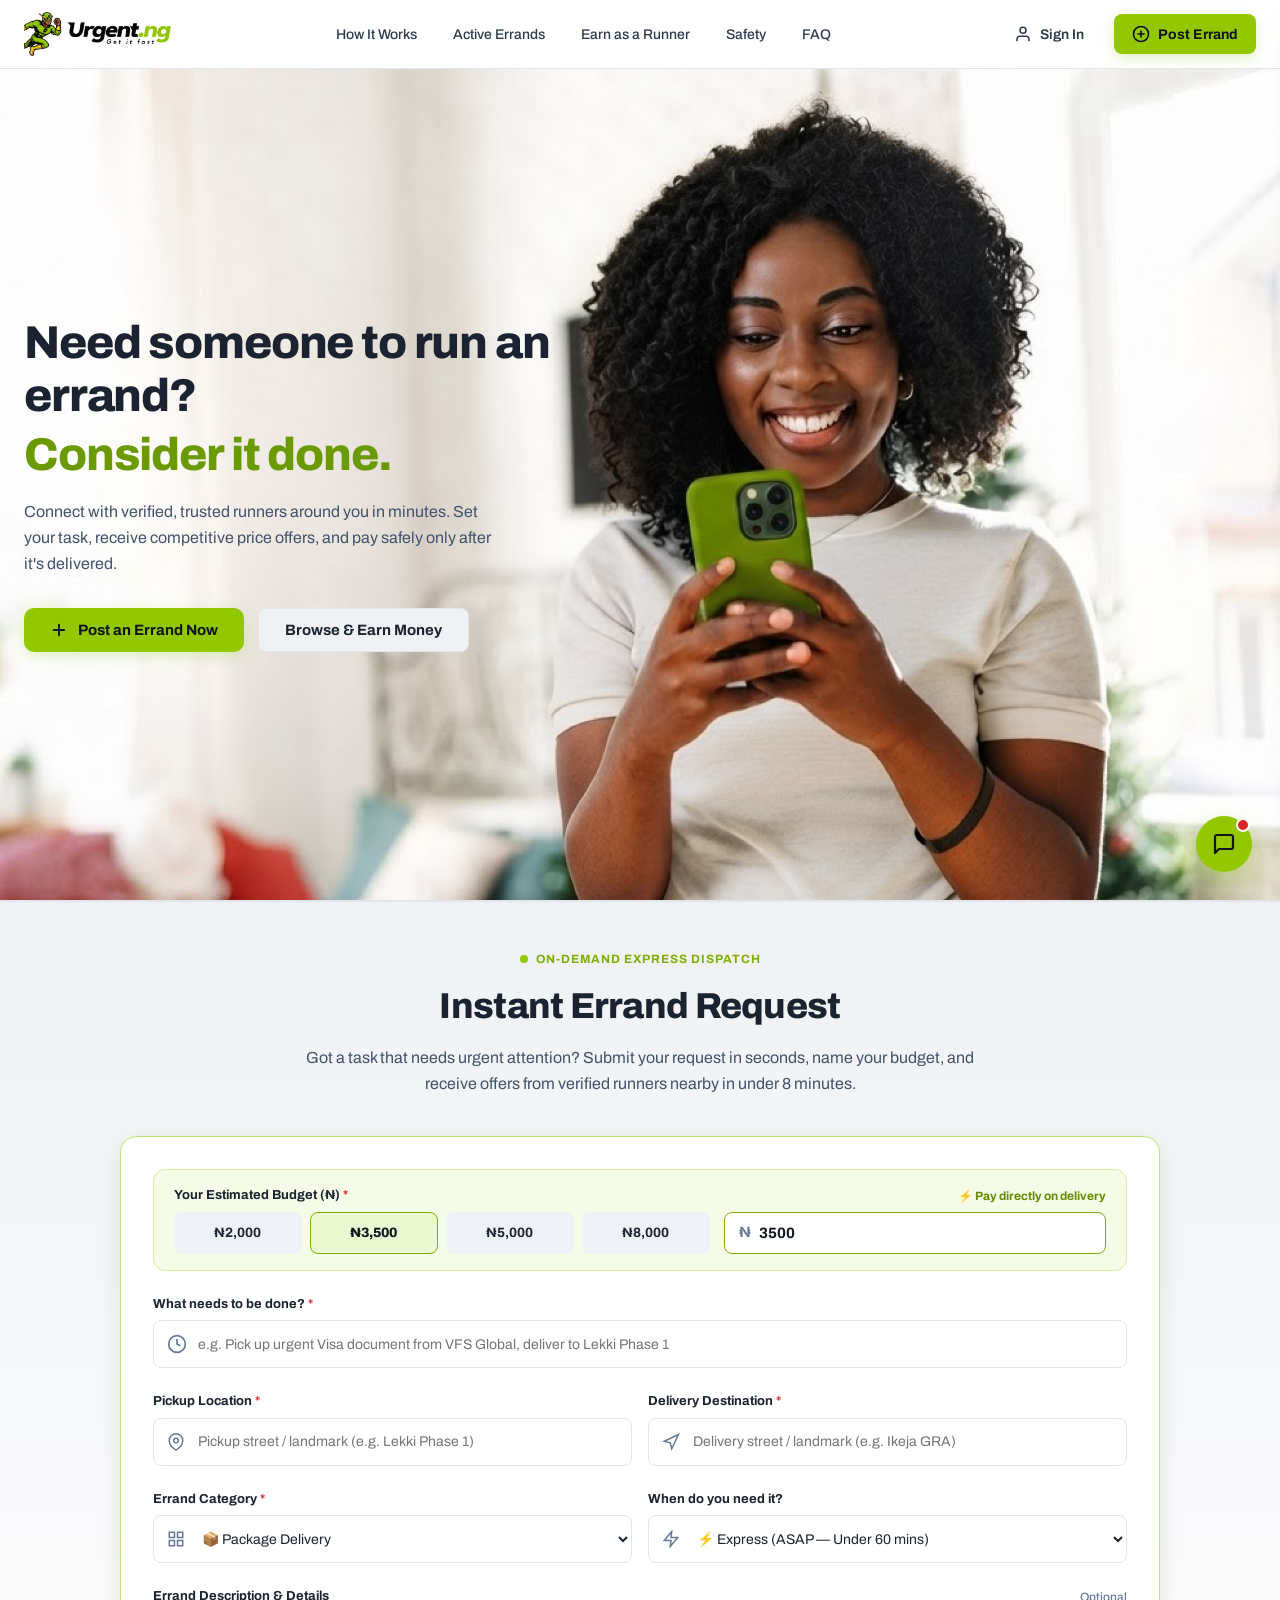
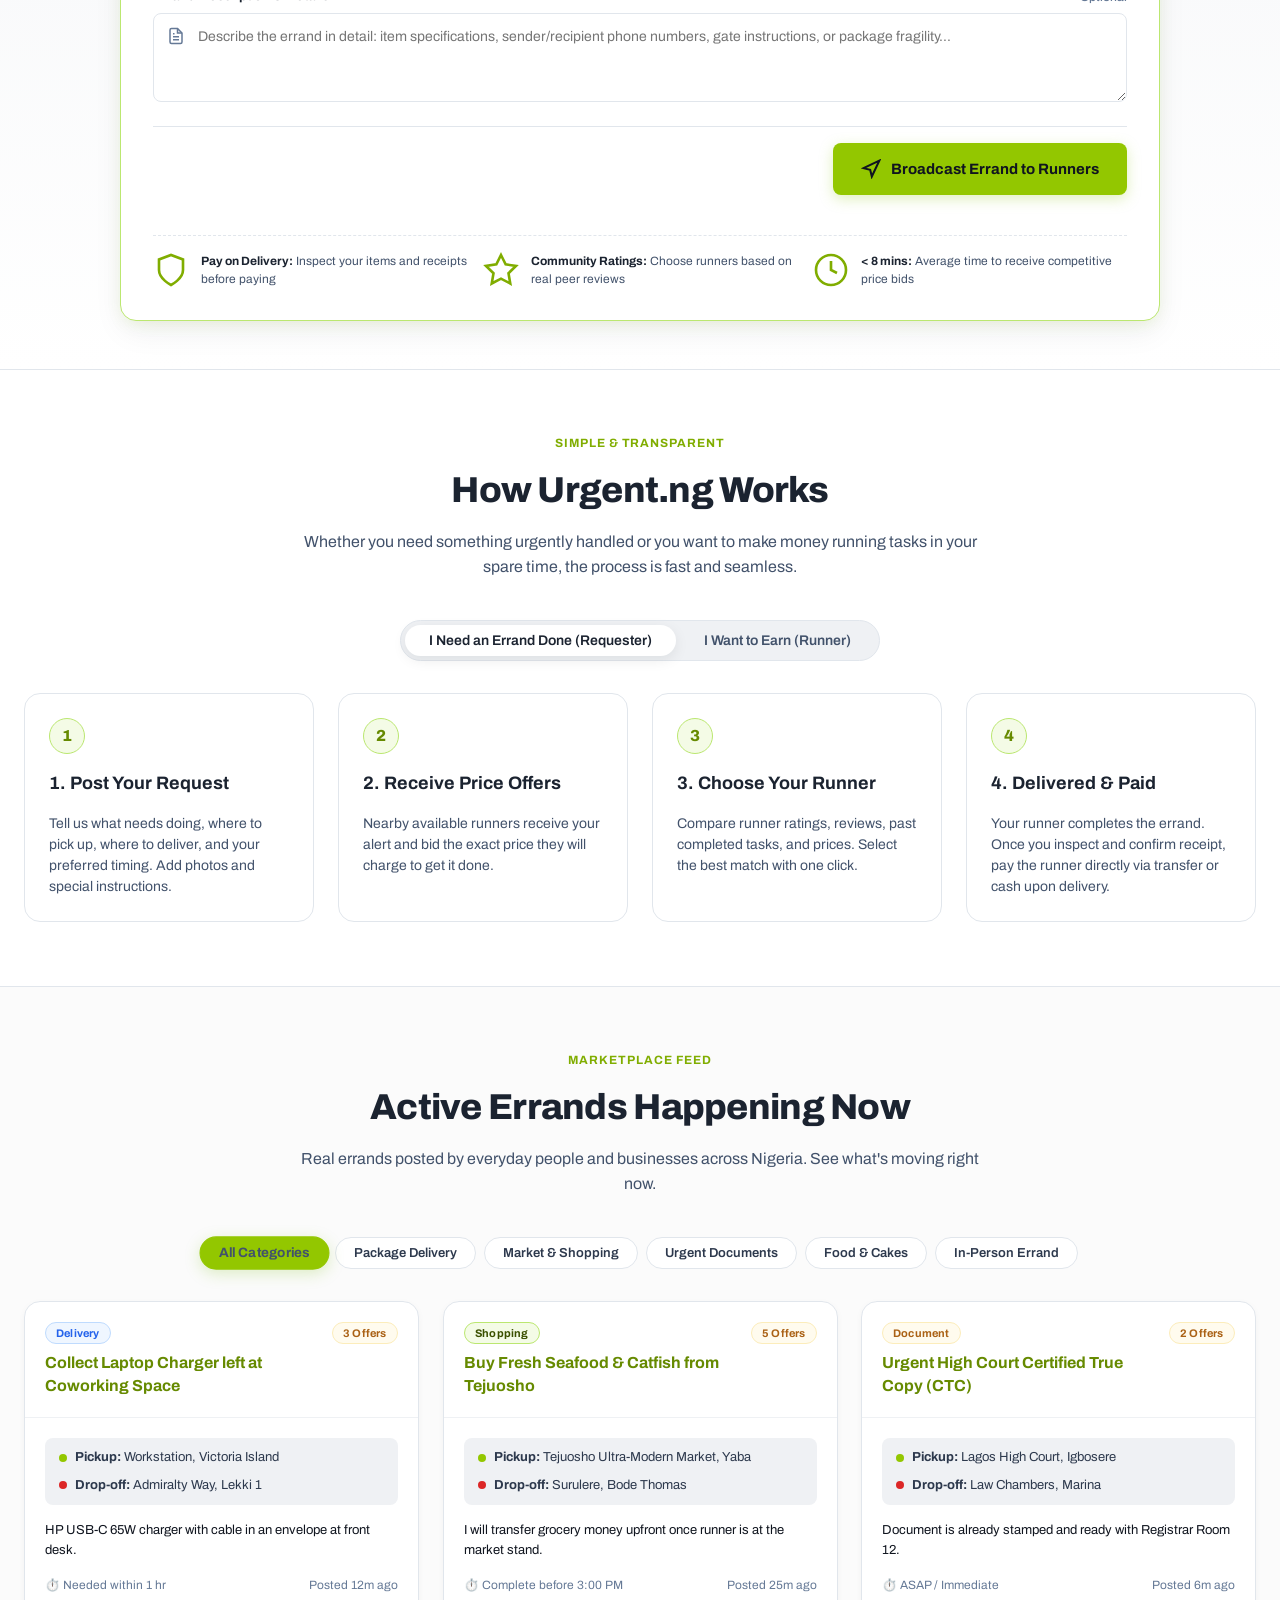
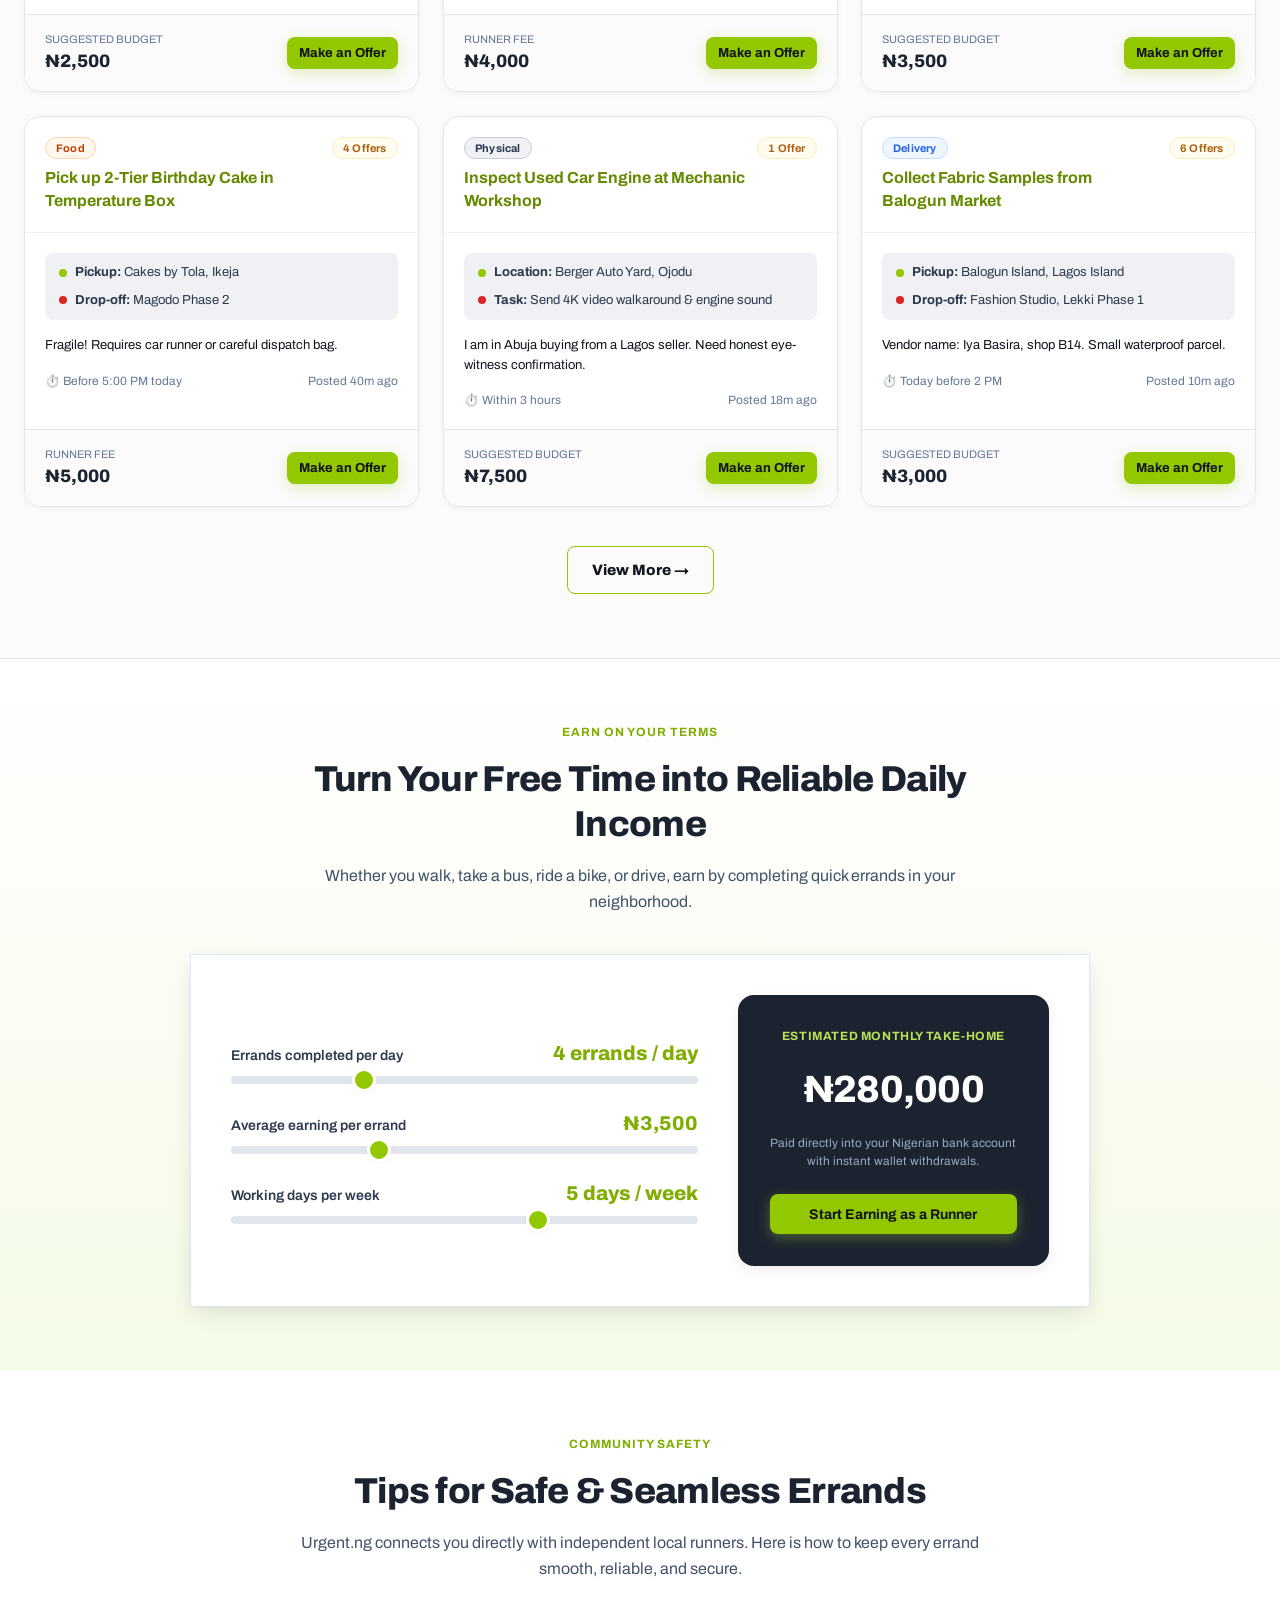
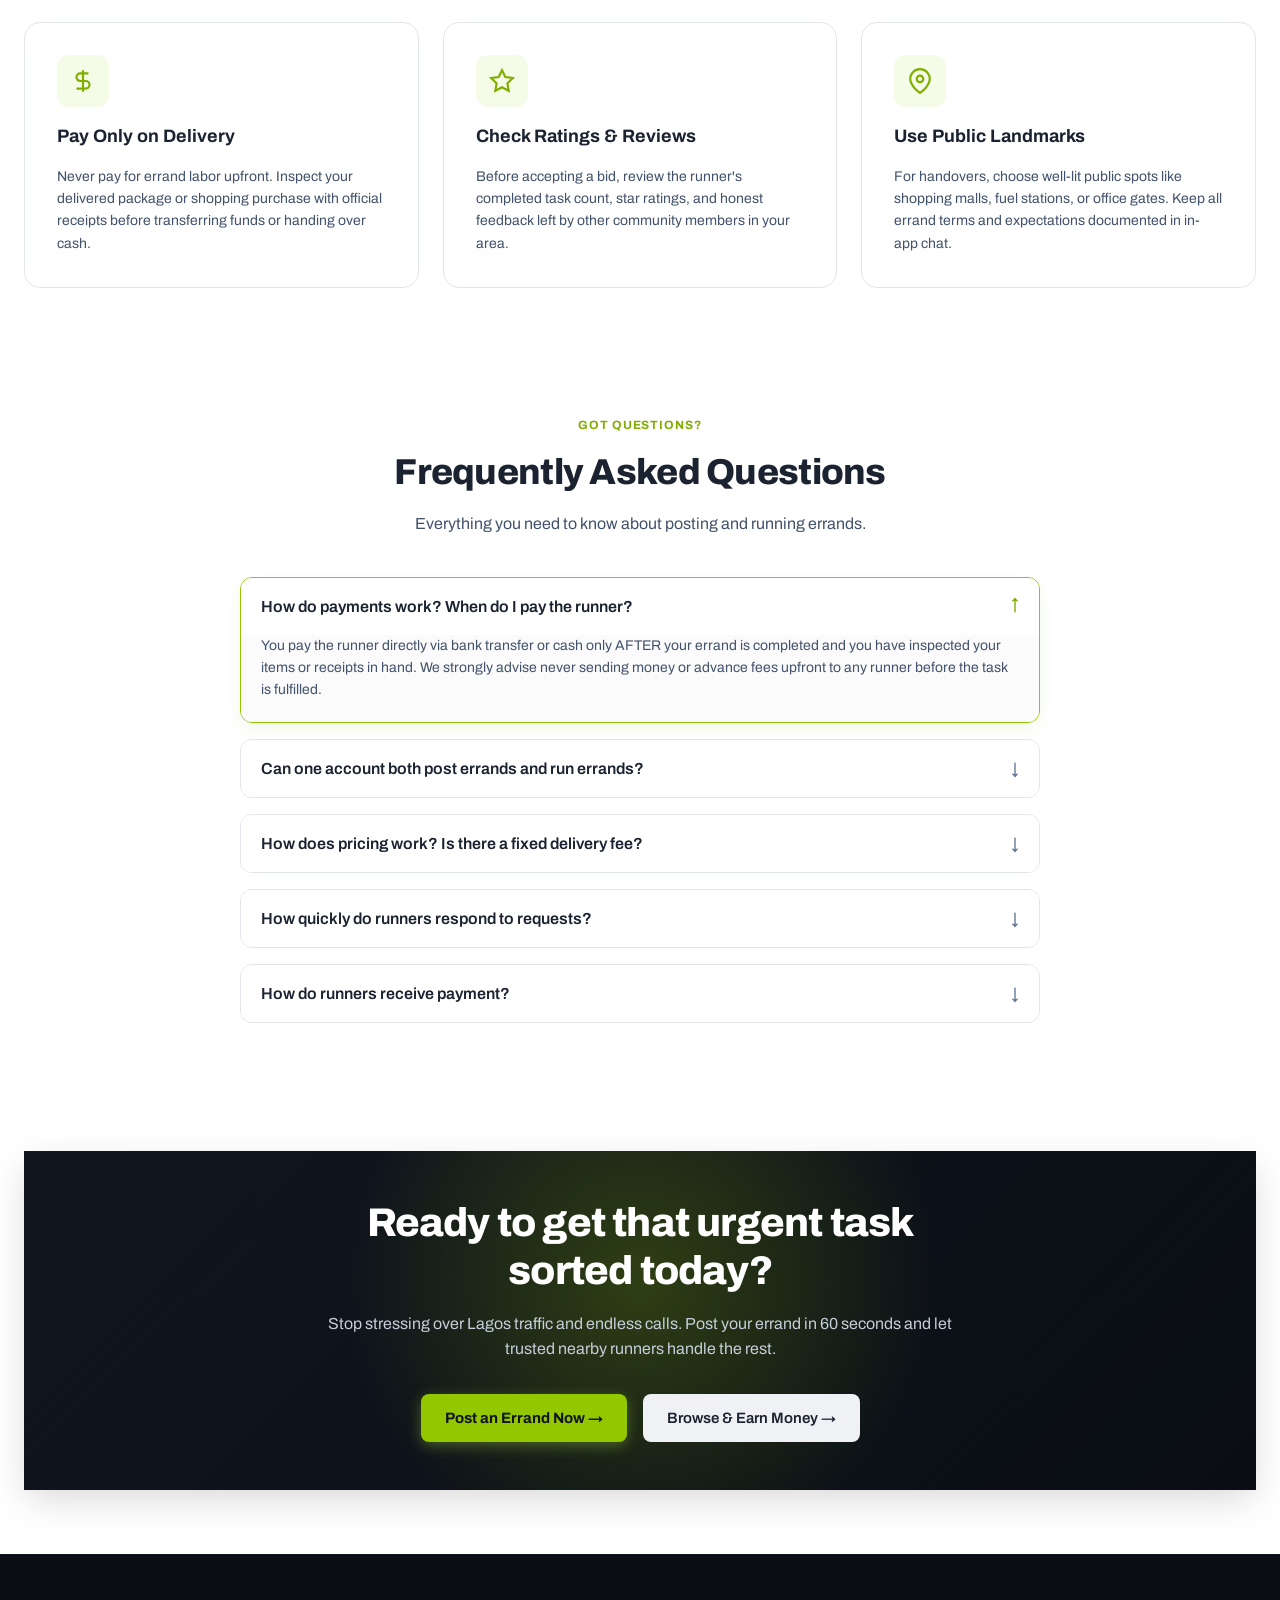
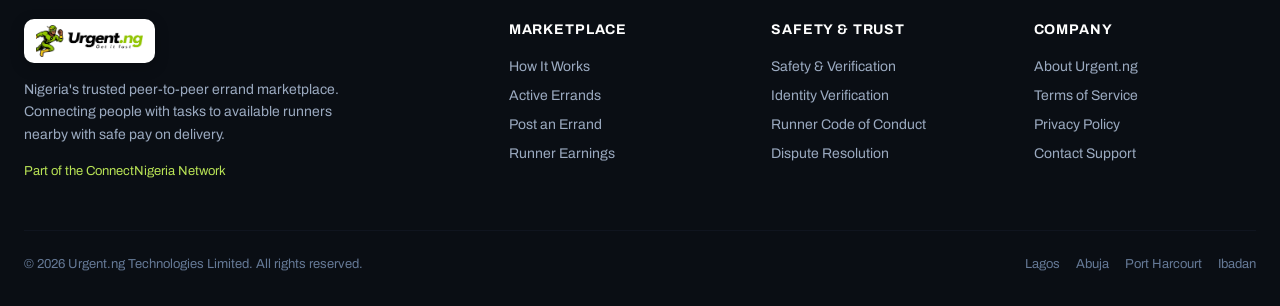
==== index.html @ bb6f6c02 "feat: align post errand form layout to Figma design with 50-50 column widths" ====
<!DOCTYPE html>
<html lang="en">
<head>
  <meta charset="UTF-8">
  <meta name="viewport" content="width=device-width, initial-scale=1.0">
  <title>Urgent.ng — On-Demand Errand Marketplace in Nigeria</title>
  <meta name="description" content="Get anything picked up, delivered, or sorted in minutes. Connect with verified runners nearby across Lagos, Abuja, and major Nigerian cities with safe pay on delivery.">
  <link rel="preconnect" href="https://fonts.googleapis.com">
  <link rel="preconnect" href="https://fonts.gstatic.com" crossorigin>
  <link href="https://fonts.googleapis.com/css2?family=Archivo:ital,wght@0,300;0,400;0,500;0,600;0,700;0,800;1,400;1,600&display=swap" rel="stylesheet">
  <link rel="stylesheet" href="styles.css">
  <link rel="icon" type="image/svg+xml" href="favicon.svg">
  <link rel="alternate icon" type="image/x-icon" href="favicon.ico">
</head>
<body>

  <!-- ============================================================
       SITE HEADER & NAVIGATION
       ============================================================ -->
  <header class="site-header" id="siteHeader">
    <div class="container header-inner">
      <a href="index.html" class="brand-logo" id="brandLogo">
        <img src="assets/logo.png" alt="Urgent.ng - Get it fast" class="brand-logo-img">
      </a>

      <nav class="main-nav" id="mainNav">
        <ul class="nav-links">
                    <li><a href="#how-it-works" class="nav-link">How It Works</a></li>
          <li><a href="#active-errands" class="nav-link">Active Errands</a></li>
          <li><a href="#earn-section" class="nav-link">Earn as a Runner</a></li>
          <li><a href="#safety-tips" class="nav-link">Safety</a></li>
          <li><a href="#faq-section" class="nav-link">FAQ</a></li>
        </ul>
      </nav>

      <div class="header-actions">
        <button class="btn btn-ghost btn-md" onclick="openLoginModal && openLoginModal()">
          <svg width="18" height="18" viewBox="0 0 24 24" fill="none" stroke="currentColor" stroke-width="2" stroke-linecap="round">
            <path d="M20 21v-2a4 4 0 0 0-4-4H8a4 4 0 0 0-4 4v2"></path>
            <circle cx="12" cy="7" r="4"></circle>
          </svg>
          Sign In
        </button>
        <button class="btn btn-primary btn-md" onclick="window.location.href='discovery.html'">
          <svg width="18" height="18" viewBox="0 0 24 24" fill="none" stroke="currentColor" stroke-width="2.2" stroke-linecap="round">
            <circle cx="12" cy="12" r="10"></circle>
            <line x1="12" y1="8" x2="12" y2="16"></line>
            <line x1="8" y1="12" x2="16" y2="12"></line>
          </svg>
          Post Errand
        </button>
        <button class="mobile-menu-btn" id="mobileMenuBtn" aria-label="Toggle Navigation Menu" onclick="document.getElementById('mobileDrawer').classList.add('open'); document.getElementById('drawerBackdrop').classList.add('active');">
          <svg width="24" height="24" viewBox="0 0 24 24" fill="none" stroke="currentColor" stroke-width="2">
            <line x1="3" y1="12" x2="21" y2="12"></line>
            <line x1="3" y1="6" x2="21" y2="6"></line>
            <line x1="3" y1="18" x2="21" y2="18"></line>
          </svg>
        </button>
      </div>
    </div>
  </header>

  <!-- Mobile Drawer Menu -->
  <div class="mobile-drawer" id="mobileDrawer">
    <div class="drawer-header">
      <a href="index.html" class="brand-logo">
        <img src="assets/logo.png" alt="Urgent.ng - Get it fast" class="brand-logo-img">
      </a>
      <button class="drawer-close" onclick="document.getElementById('mobileDrawer').classList.remove('open'); document.getElementById('drawerBackdrop').classList.remove('active');">&times;</button>
    </div>
    <div class="drawer-body">
      <ul class="drawer-links">
                <li><a href="#how-it-works" onclick="document.getElementById('mobileDrawer').classList.remove('open'); document.getElementById('drawerBackdrop').classList.remove('active');">How It Works</a></li>
        <li><a href="#active-errands" onclick="document.getElementById('mobileDrawer').classList.remove('open'); document.getElementById('drawerBackdrop').classList.remove('active');">Active Errands</a></li>
        <li><a href="#earn-section" onclick="document.getElementById('mobileDrawer').classList.remove('open'); document.getElementById('drawerBackdrop').classList.remove('active');">Earn as a Runner</a></li>
        <li><a href="#safety-tips" onclick="document.getElementById('mobileDrawer').classList.remove('open'); document.getElementById('drawerBackdrop').classList.remove('active');">Safety Tips</a></li>
        <li><a href="#faq-section" onclick="document.getElementById('mobileDrawer').classList.remove('open'); document.getElementById('drawerBackdrop').classList.remove('active');">FAQ</a></li>
      </ul>
      <div class="drawer-actions">
        <button class="btn btn-secondary btn-block" onclick="openLoginModal && openLoginModal()">Sign In</button>
        <button class="btn btn-primary btn-block" onclick="window.location.href='discovery.html'">Post Errand</button>
      </div>
    </div>
  </div>
  <div class="drawer-backdrop" id="drawerBackdrop" onclick="document.getElementById('mobileDrawer').classList.remove('open'); this.classList.remove('active');"></div>



    <!-- ============================================================
       HERO SECTION (Figma Design: Desktop 200:2 & Mobile 215:11643)
       ============================================================ -->
  <section class="hero-section">
    <div class="container hero-container">
      <div class="hero-content">
        <h1 class="hero-title">
          Need someone to run an errand?
          <span class="highlight-done">Consider it done.</span>
        </h1>

        <p class="hero-desc">
          Connect with verified, trusted runners around you in minutes. Set your task, receive competitive price offers, and pay safely only after it's delivered.
        </p>

        <!-- Mobile-Only Media Block (Figma: 215:11643) -->
        <div class="hero-mobile-media" id="heroMobileMedia">
          <img src="assets/hero-bg.png" alt="Trusted errand runner" class="hero-mobile-media-img">
          
          <!-- Floating Task Done Badge on Mobile -->
          <div class="hero-floating-badge hero-mobile-badge">
            <div class="badge-icon-circle">
              <svg width="18" height="18" viewBox="0 0 24 24" fill="none" stroke="#2e5b00" stroke-width="3" stroke-linecap="round" stroke-linejoin="round">
                <path d="M5 13l4 4L19 7"/>
              </svg>
            </div>
            <div class="badge-text-col">
              <div class="badge-title">Task Done</div>
              <div class="badge-subtitle">Inspect items before payment</div>
            </div>
          </div>
        </div>

        <div class="hero-actions">
          <button class="btn btn-hero-primary" onclick="window.location.href='discovery.html'">
            <svg width="18" height="18" viewBox="0 0 24 24" fill="none" stroke="currentColor" stroke-width="2.5" stroke-linecap="round" stroke-linejoin="round">
              <line x1="12" y1="5" x2="12" y2="19"></line>
              <line x1="5" y1="12" x2="19" y2="12"></line>
            </svg>
            Post an Errand Now
          </button>
          <button class="btn btn-hero-secondary" onclick="window.location.href='discovery.html'">
            Browse & Earn Money
          </button>
        </div>
      </div>
    </div>

    <!-- Desktop Floating Task Done Badge (Figma: 200:2) -->
    <div class="hero-floating-badge hero-desktop-badge" id="heroTaskDoneBadge">
      <div class="badge-icon-circle">
        <svg width="20" height="20" viewBox="0 0 24 24" fill="none" stroke="#2e5b00" stroke-width="3" stroke-linecap="round" stroke-linejoin="round">
          <path d="M5 13l4 4L19 7"/>
        </svg>
      </div>
      <div class="badge-text-col">
        <div class="badge-title">Task Done</div>
        <div class="badge-subtitle">Inspect items before payment</div>
      </div>
    </div>
  </section>

  <!-- ============================================================
       INSTANT ERRAND REQUEST SECTION (Replaces Trust Banner)
       ============================================================ -->
  <section class="instant-request-section" id="instant-request">
    <div class="container">
      <div class="section-header">
        <span class="section-tag"><span class="pulse-dot"></span> On-Demand Express Dispatch</span>
        <h2 class="section-title">Instant Errand Request</h2>
        <p class="section-subtitle">
          Got a task that needs urgent attention? Submit your request in seconds, name your budget, and receive offers from verified runners nearby in under 8 minutes.
        </p>
      </div>

      <div class="instant-request-card">
        <form class="instant-request-form" id="instantRequestForm" onsubmit="handleInstantRequestSubmit(event)">
          <!-- Row 1 (Top): Your Estimated Budget (₦) -->
          <div class="instant-budget-top">
            <div class="instant-label-row">
              <label class="instant-label" for="instantBudgetInput">Your Estimated Budget (₦) <span class="req">*</span></label>
              <span class="instant-optional-hint" style="color:var(--cn-green-700); font-weight:700;">⚡ Pay directly on delivery</span>
            </div>
            <div class="instant-budget-top-grid">
              <div class="budget-presets-pills">
                <button type="button" class="budget-pill" onclick="selectInstantBudget(2000, this)">₦2,000</button>
                <button type="button" class="budget-pill active" onclick="selectInstantBudget(3500, this)">₦3,500</button>
                <button type="button" class="budget-pill" onclick="selectInstantBudget(5000, this)">₦5,000</button>
                <button type="button" class="budget-pill" onclick="selectInstantBudget(8000, this)">₦8,000</button>
              </div>
              <div class="budget-custom-input">
                <span>₦</span>
                <input type="number" id="instantBudgetInput" value="3500" min="500" step="100" placeholder="Custom amount" oninput="document.querySelectorAll('.budget-pill').forEach(b => b.classList.remove('active'))">
              </div>
            </div>
          </div>

          <!-- Row 2: What needs to be done? (Full Width) -->
          <div class="instant-form-group">
            <label class="instant-label" for="instantTaskTitle">What needs to be done? <span class="req">*</span></label>
            <div class="instant-input-wrapper">
              <svg width="20" height="20" viewBox="0 0 24 24" fill="none" stroke="currentColor" stroke-width="2" class="input-icon"><circle cx="12" cy="12" r="10"></circle><polyline points="12 6 12 12 16 14"></polyline></svg>
              <input type="text" id="instantTaskTitle" class="instant-input" placeholder="e.g. Pick up urgent Visa document from VFS Global, deliver to Lekki Phase 1" required>
            </div>
          </div>

          <!-- Row 3: Pickup Location & Delivery Destination (2 Columns) -->
          <div class="instant-grid-2">
            <div class="instant-form-group">
              <label class="instant-label" for="instantPickup">Pickup Location <span class="req">*</span></label>
              <div class="instant-input-wrapper">
                <svg width="18" height="18" viewBox="0 0 24 24" fill="none" stroke="currentColor" stroke-width="2" class="input-icon"><path d="M21 10c0 7-9 13-9 13s-9-6-9-13a9 9 0 0 1 18 0z"></path><circle cx="12" cy="10" r="3"></circle></svg>
                <input type="text" id="instantPickup" class="instant-input" placeholder="Pickup street / landmark (e.g. Lekki Phase 1)" required>
              </div>
            </div>

            <div class="instant-form-group">
              <label class="instant-label" for="instantDest">Delivery Destination <span class="req">*</span></label>
              <div class="instant-input-wrapper">
                <svg width="18" height="18" viewBox="0 0 24 24" fill="none" stroke="currentColor" stroke-width="2" class="input-icon"><polygon points="3 11 22 2 13 21 11 13 3 11"></polygon></svg>
                <input type="text" id="instantDest" class="instant-input" placeholder="Delivery street / landmark (e.g. Ikeja GRA)" required>
              </div>
            </div>
          </div>

          <!-- Row 4: Errand Category & When do you need it? (2 Columns) -->
          <div class="instant-grid-2">
            <div class="instant-form-group">
              <label class="instant-label" for="instantCategory">Errand Category <span class="req">*</span></label>
              <div class="instant-input-wrapper">
                <svg width="18" height="18" viewBox="0 0 24 24" fill="none" stroke="currentColor" stroke-width="2" class="input-icon"><rect x="3" y="3" width="7" height="7"></rect><rect x="14" y="3" width="7" height="7"></rect><rect x="14" y="14" width="7" height="7"></rect><rect x="3" y="14" width="7" height="7"></rect></svg>
                <select id="instantCategory" class="instant-select" required onchange="handleInstantCategoryChange(this.value)">
                  <option value="Delivery" selected>📦 Package Delivery</option>
                  <option value="Shopping">🛒 Market Shopping</option>
                  <option value="Document">📄 Document Pickup</option>
                  <option value="Food">🍲 Food / Groceries</option>
                  <option value="Queue">🏦 Queue & Pay</option>
                  <option value="Physical">🔧 Physical / Inspection</option>
                  <option value="Other">⚡ Other Custom Errand</option>
                </select>
              </div>
            </div>

            <div class="instant-form-group">
              <label class="instant-label" for="instantUrgency">When do you need it?</label>
              <div class="instant-input-wrapper">
                <svg width="18" height="18" viewBox="0 0 24 24" fill="none" stroke="currentColor" stroke-width="2" class="input-icon"><polygon points="13 2 3 14 12 14 11 22 21 10 12 10 13 2"></polygon></svg>
                <select id="instantUrgency" class="instant-select">
                  <option value="immediate" selected>⚡ Express (ASAP — Under 60 mins)</option>
                  <option value="within3h">🕒 Fast (Within 2 to 3 hours)</option>
                  <option value="today">🌅 Flexible (Anytime Today)</option>
                </select>
              </div>
            </div>
          </div>

          <!-- Row 4: Description & Additional Details -->
          <div class="instant-form-group">
            <div class="instant-label-row">
              <label class="instant-label" for="instantDescription">Errand Description & Details</label>
              <span class="instant-optional-hint">Optional</span>
            </div>
            <div class="instant-input-wrapper instant-textarea-wrapper">
              <svg width="18" height="18" viewBox="0 0 24 24" fill="none" stroke="currentColor" stroke-width="2" class="input-icon textarea-icon"><path d="M14 2H6a2 2 0 0 0-2 2v16a2 2 0 0 0 2 2h12a2 2 0 0 0 2-2V8z"></path><polyline points="14 2 14 8 20 8"></polyline><line x1="16" y1="13" x2="8" y2="13"></line><line x1="16" y1="17" x2="8" y2="17"></line><polyline points="10 9 9 9 8 9"></polyline></svg>
              <textarea id="instantDescription" class="instant-input instant-textarea" rows="3" placeholder="Describe the errand in detail: item specifications, sender/recipient phone numbers, gate instructions, or package fragility..."></textarea>
            </div>
          </div>

          <!-- Bottom Action: Broadcast Errand to Runners -->
          <div class="instant-submit-row" style="display: flex; justify-content: flex-end; width: 100%; padding-top: var(--space-md); border-top: 1px solid var(--cn-blue-100);">
            <button type="submit" class="btn btn-primary btn-xl btn-instant-submit" style="margin-left: auto; width: auto;">
              <svg width="20" height="20" viewBox="0 0 24 24" fill="none" stroke="currentColor" stroke-width="2.5"><polygon points="3 11 22 2 13 21 11 13 3 11"></polygon></svg>
              Broadcast Errand to Runners
            </button>
          </div>

          <!-- Trust Bar Footer inside Card -->
          <div class="instant-card-trust-footer">
            <div class="trust-point">
              <svg width="36" height="36" viewBox="0 0 24 24" fill="none" stroke="currentColor" stroke-width="1.75"><path d="M12 22s8-4 8-10V5l-8-3-8 3v7c0 6 8 10 8 10z"></path></svg>
              <span><strong>Pay on Delivery:</strong> Inspect your items and receipts before paying</span>
            </div>
            <div class="trust-point">
              <svg width="36" height="36" viewBox="0 0 24 24" fill="none" stroke="currentColor" stroke-width="1.75"><polygon points="12 2 15.09 8.26 22 9.27 17 14.14 18.18 21.02 12 17.77 5.82 21.02 7 14.14 2 9.27 8.91 8.26 12 2"></polygon></svg>
              <span><strong>Community Ratings:</strong> Choose runners based on real peer reviews</span>
            </div>
            <div class="trust-point">
              <svg width="36" height="36" viewBox="0 0 24 24" fill="none" stroke="currentColor" stroke-width="1.75"><circle cx="12" cy="12" r="10"></circle><polyline points="12 6 12 12 16 14"></polyline></svg>
              <span><strong>&lt; 8 mins:</strong> Average time to receive competitive price bids</span>
            </div>
          </div>
        </form>
      </div>
    </div>
  </section>

  <!-- ============================================================
       HOW IT WORKS (INTERACTIVE DUAL-ROLE TABS)
       ============================================================ -->
  <section class="how-it-works-section" id="how-it-works">
    <div class="container">
      <div class="section-header">
        <span class="section-tag">Simple & Transparent</span>
        <h2 class="section-title">How Urgent.ng Works</h2>
        <p class="section-subtitle">
          Whether you need something urgently handled or you want to make money running tasks in your spare time, the process is fast and seamless.
        </p>
      </div>

      <!-- Role Selector Switch -->
      <div class="role-tab-selector">
        <div class="tab-pill-box">
          <button class="tab-pill-btn active" id="tabRequesterBtn" onclick="switchRoleTab('requester')">
            I Need an Errand Done (Requester)
          </button>
          <button class="tab-pill-btn" id="tabRunnerBtn" onclick="switchRoleTab('runner')">
            I Want to Earn (Runner)
          </button>
        </div>
      </div>

      <!-- Requester Steps -->
      <div class="steps-grid" id="requesterSteps">
        <div class="step-card">
          <div class="step-num-badge">1</div>
          <h3>1. Post Your Request</h3>
          <p>Tell us what needs doing, where to pick up, where to deliver, and your preferred timing. Add photos and special instructions.</p>
        </div>
        <div class="step-card">
          <div class="step-num-badge">2</div>
          <h3>2. Receive Price Offers</h3>
          <p>Nearby available runners receive your alert and bid the exact price they will charge to get it done.</p>
        </div>
        <div class="step-card">
          <div class="step-num-badge">3</div>
          <h3>3. Choose Your Runner</h3>
          <p>Compare runner ratings, reviews, past completed tasks, and prices. Select the best match with one click.</p>
        </div>
        <div class="step-card">
          <div class="step-num-badge">4</div>
          <h3>4. Delivered & Paid</h3>
          <p>Your runner completes the errand. Once you inspect and confirm receipt, pay the runner directly via transfer or cash upon delivery.</p>
        </div>
      </div>

      <!-- Runner Steps (Initially Hidden) -->
      <div class="steps-grid" id="runnerSteps" style="display:none;">
        <div class="step-card">
          <div class="step-num-badge">1</div>
          <h3>1. Discover Nearby Tasks</h3>
          <p>See a real-time list of errand requests in your neighborhood (Lekki, Yaba, Ikeja, Garki, etc.) with clear distance estimates.</p>
        </div>
        <div class="step-card">
          <div class="step-num-badge">2</div>
          <h3>2. Submit Your Price</h3>
          <p>Set how much you want to charge and your expected delivery time. You are your own boss with zero forced pricing.</p>
        </div>
        <div class="step-card">
          <div class="step-num-badge">3</div>
          <h3>3. Run the Errand</h3>
          <p>When the requester accepts your offer, pick up the item, communicate clearly, deliver promptly, and collect payment upon delivery.</p>
        </div>
        <div class="step-card">
          <div class="step-num-badge">4</div>
          <h3>4. Direct Payment</h3>
          <p>Get paid directly by the requester upon completion via bank transfer or cash in hand with zero platform deductions.</p>
        </div>
      </div>

    </div>
  </section>

  <!-- ============================================================
       LIVE ERRANDS MARKETPLACE BOARD
       ============================================================ -->
  <section class="errands-board-section" id="live-errands">
    <div class="container">
      <div class="section-header">
        <span class="section-tag">Marketplace Feed</span>
        <h2 class="section-title">Active Errands Happening Now</h2>
        <p class="section-subtitle">
          Real errands posted by everyday people and businesses across Nigeria. See what's moving right now.
        </p>
      </div>

      <!-- Category Filter Chips -->
      <div class="category-filters-row">
        <button class="filter-chip active" onclick="filterErrands('all', this)">All Categories</button>
        <button class="filter-chip" onclick="filterErrands('Delivery', this)">Package Delivery</button>
        <button class="filter-chip" onclick="filterErrands('Shopping', this)">Market & Shopping</button>
        <button class="filter-chip" onclick="filterErrands('Document', this)">Urgent Documents</button>
        <button class="filter-chip" onclick="filterErrands('Food', this)">Food & Cakes</button>
        <button class="filter-chip" onclick="filterErrands('Physical', this)">In-Person Errand</button>
      </div>

      <!-- Cards Grid -->
      <div class="errands-grid" id="errandsGrid">
        
        <!-- Card 1 -->
        <div class="errand-listing-card" data-category="Delivery">
          <div class="errand-card-header">
            <div>
              <span class="badge badge-info badge-delivery">Delivery</span>
              <h3 class="errand-card-title">Collect Laptop Charger left at Coworking Space</h3>
            </div>
            <span class="badge badge-warning">3 Offers</span>
          </div>
          <div class="errand-card-body">
            <div class="errand-route-box">
              <div class="route-point">
                <span class="route-dot pickup"></span>
                <span><strong>Pickup:</strong> Workstation, Victoria Island</span>
              </div>
              <div class="route-point">
                <span class="route-dot dropoff"></span>
                <span><strong>Drop-off:</strong> Admiralty Way, Lekki 1</span>
              </div>
            </div>
            <p style="font-size:13px; color:var(--cn-blue-800, #10151f);">HP USB-C 65W charger with cable in an envelope at front desk.</p>
            <div class="errand-meta-row">
              <span>⏱️ Needed within 1 hr</span>
              <span>Posted 12m ago</span>
            </div>
          </div>
          <div class="errand-card-footer">
            <div>
              <span class="budget-label">Suggested Budget</span>
              <span class="budget-val">₦2,500</span>
            </div>
            <button class="btn btn-sm btn-primary" onclick="openOfferModal('Collect Laptop Charger', '₦2,500')">Make an Offer</button>
          </div>
        </div>

        <!-- Card 2 -->
        <div class="errand-listing-card" data-category="Shopping">
          <div class="errand-card-header">
            <div>
              <span class="badge badge-success">Shopping</span>
              <h3 class="errand-card-title">Buy Fresh Seafood & Catfish from Tejuosho</h3>
            </div>
            <span class="badge badge-warning">5 Offers</span>
          </div>
          <div class="errand-card-body">
            <div class="errand-route-box">
              <div class="route-point">
                <span class="route-dot pickup"></span>
                <span><strong>Pickup:</strong> Tejuosho Ultra-Modern Market, Yaba</span>
              </div>
              <div class="route-point">
                <span class="route-dot dropoff"></span>
                <span><strong>Drop-off:</strong> Surulere, Bode Thomas</span>
              </div>
            </div>
            <p style="font-size:13px; color:var(--cn-blue-800, #10151f);">I will transfer grocery money upfront once runner is at the market stand.</p>
            <div class="errand-meta-row">
              <span>⏱️ Complete before 3:00 PM</span>
              <span>Posted 25m ago</span>
            </div>
          </div>
          <div class="errand-card-footer">
            <div>
              <span class="budget-label">Runner Fee</span>
              <span class="budget-val">₦4,000</span>
            </div>
            <button class="btn btn-sm btn-primary" onclick="openOfferModal('Tejuosho Seafood Shopping', '₦4,000')">Make an Offer</button>
          </div>
        </div>

        <!-- Card 3 -->
        <div class="errand-listing-card" data-category="Document">
          <div class="errand-card-header">
            <div>
              <span class="badge badge-warning">Document</span>
              <h3 class="errand-card-title">Urgent High Court Certified True Copy (CTC)</h3>
            </div>
            <span class="badge badge-warning">2 Offers</span>
          </div>
          <div class="errand-card-body">
            <div class="errand-route-box">
              <div class="route-point">
                <span class="route-dot pickup"></span>
                <span><strong>Pickup:</strong> Lagos High Court, Igbosere</span>
              </div>
              <div class="route-point">
                <span class="route-dot dropoff"></span>
                <span><strong>Drop-off:</strong> Law Chambers, Marina</span>
              </div>
            </div>
            <p style="font-size:13px; color:var(--cn-blue-800, #10151f);">Document is already stamped and ready with Registrar Room 12.</p>
            <div class="errand-meta-row">
              <span>⏱️ ASAP / Immediate</span>
              <span>Posted 6m ago</span>
            </div>
          </div>
          <div class="errand-card-footer">
            <div>
              <span class="budget-label">Suggested Budget</span>
              <span class="budget-val">₦3,500</span>
            </div>
            <button class="btn btn-sm btn-primary" onclick="openOfferModal('High Court Document Dispatch', '₦3,500')">Make an Offer</button>
          </div>
        </div>

        <!-- Card 4 -->
        <div class="errand-listing-card" data-category="Food">
          <div class="errand-card-header">
            <div>
              <span class="badge badge-food">Food</span>
              <h3 class="errand-card-title">Pick up 2-Tier Birthday Cake in Temperature Box</h3>
            </div>
            <span class="badge badge-warning">4 Offers</span>
          </div>
          <div class="errand-card-body">
            <div class="errand-route-box">
              <div class="route-point">
                <span class="route-dot pickup"></span>
                <span><strong>Pickup:</strong> Cakes by Tola, Ikeja</span>
              </div>
              <div class="route-point">
                <span class="route-dot dropoff"></span>
                <span><strong>Drop-off:</strong> Magodo Phase 2</span>
              </div>
            </div>
            <p style="font-size:13px; color:var(--cn-blue-800, #10151f);">Fragile! Requires car runner or careful dispatch bag.</p>
            <div class="errand-meta-row">
              <span>⏱️ Before 5:00 PM today</span>
              <span>Posted 40m ago</span>
            </div>
          </div>
          <div class="errand-card-footer">
            <div>
              <span class="budget-label">Runner Fee</span>
              <span class="budget-val">₦5,000</span>
            </div>
            <button class="btn btn-sm btn-primary" onclick="openOfferModal('Birthday Cake Delivery', '₦5,000')">Make an Offer</button>
          </div>
        </div>

        <!-- Card 5 -->
        <div class="errand-listing-card" data-category="Physical">
          <div class="errand-card-header">
            <div>
              <span class="badge badge-neutral badge-physical">Physical</span>
              <h3 class="errand-card-title">Inspect Used Car Engine at Mechanic Workshop</h3>
            </div>
            <span class="badge badge-warning">1 Offer</span>
          </div>
          <div class="errand-card-body">
            <div class="errand-route-box">
              <div class="route-point">
                <span class="route-dot pickup"></span>
                <span><strong>Location:</strong> Berger Auto Yard, Ojodu</span>
              </div>
              <div class="route-point">
                <span class="route-dot dropoff"></span>
                <span><strong>Task:</strong> Send 4K video walkaround & engine sound</span>
              </div>
            </div>
            <p style="font-size:13px; color:var(--cn-blue-800, #10151f);">I am in Abuja buying from a Lagos seller. Need honest eye-witness confirmation.</p>
            <div class="errand-meta-row">
              <span>⏱️ Within 3 hours</span>
              <span>Posted 18m ago</span>
            </div>
          </div>
          <div class="errand-card-footer">
            <div>
              <span class="budget-label">Suggested Budget</span>
              <span class="budget-val">₦7,500</span>
            </div>
            <button class="btn btn-sm btn-primary" onclick="openOfferModal('Car Video Inspection', '₦7,500')">Make an Offer</button>
          </div>
        </div>

        <!-- Card 6 -->
        <div class="errand-listing-card" data-category="Delivery">
          <div class="errand-card-header">
            <div>
              <span class="badge badge-info badge-delivery">Delivery</span>
              <h3 class="errand-card-title">Collect Fabric Samples from Balogun Market</h3>
            </div>
            <span class="badge badge-warning">6 Offers</span>
          </div>
          <div class="errand-card-body">
            <div class="errand-route-box">
              <div class="route-point">
                <span class="route-dot pickup"></span>
                <span><strong>Pickup:</strong> Balogun Island, Lagos Island</span>
              </div>
              <div class="route-point">
                <span class="route-dot dropoff"></span>
                <span><strong>Drop-off:</strong> Fashion Studio, Lekki Phase 1</span>
              </div>
            </div>
            <p style="font-size:13px; color:var(--cn-blue-800, #10151f);">Vendor name: Iya Basira, shop B14. Small waterproof parcel.</p>
            <div class="errand-meta-row">
              <span>⏱️ Today before 2 PM</span>
              <span>Posted 10m ago</span>
            </div>
          </div>
          <div class="errand-card-footer">
            <div>
              <span class="budget-label">Suggested Budget</span>
              <span class="budget-val">₦3,000</span>
            </div>
            <button class="btn btn-sm btn-primary" onclick="openOfferModal('Balogun Fabric Samples', '₦3,000')">Make an Offer</button>
          </div>
        </div>

      </div>

      <div style="text-align: center; margin-top: var(--space-3xl);">
        <button class="btn btn-outline btn-lg" onclick="window.location.href='discovery.html'" style="color:var(--cn-blue-800, #10151f); border-color:var(--cn-green-500); font-weight:800;">
          View More &rarr;
        </button>
      </div>
    </div>
  </section>

  <!-- ============================================================
       RUNNER EARNINGS CALCULATOR
       ============================================================ -->
  <section class="earnings-section" id="earn-money">
    <div class="container">
      <div class="section-header">
        <span class="section-tag">Earn on Your Terms</span>
        <h2 class="section-title">Turn Your Free Time into Reliable Daily Income</h2>
        <p class="section-subtitle">
          Whether you walk, take a bus, ride a bike, or drive, earn by completing quick errands in your neighborhood.
        </p>
      </div>

      <div class="calculator-card">
        <div class="calc-controls">
          <div class="slider-group">
            <div class="slider-header">
              <label class="slider-label" for="errandsSlider">Errands completed per day</label>
              <span class="slider-display" id="errandsCountDisplay">4 errands / day</span>
            </div>
            <input type="range" class="custom-range" id="errandsSlider" min="1" max="12" value="4" oninput="updateEarnings()">
          </div>

          <div class="slider-group">
            <div class="slider-header">
              <label class="slider-label" for="priceSlider">Average earning per errand</label>
              <span class="slider-display" id="priceCountDisplay">₦3,500</span>
            </div>
            <input type="range" class="custom-range" id="priceSlider" min="1500" max="8000" step="500" value="3500" oninput="updateEarnings()">
          </div>

          <div class="slider-group">
            <div class="slider-header">
              <label class="slider-label" for="daysSlider">Working days per week</label>
              <span class="slider-display" id="daysCountDisplay">5 days / week</span>
            </div>
            <input type="range" class="custom-range" id="daysSlider" min="1" max="7" value="5" oninput="updateEarnings()">
          </div>
        </div>

        <div class="calc-results-box">
          <span class="results-eyebrow">Estimated Monthly Take-Home</span>
          <div class="results-amount" id="monthlyTotalDisplay">₦280,000</div>
          <p class="results-note">Paid directly into your Nigerian bank account with instant wallet withdrawals.</p>
          <button class="btn btn-primary btn-md" style="margin-top:8px;" onclick="openRunnerModal()">
            Start Earning as a Runner
          </button>
        </div>
      </div>
    </div>
  </section>

  <!-- ============================================================
       COMMUNITY SAFETY & SMART ERRAND GUIDELINES
       ============================================================ -->
  <section class="trust-security-section" id="trust-safety">
    <div class="container">
      <div class="section-header">
        <span class="section-tag">Community Safety</span>
        <h2 class="section-title">Tips for Safe & Seamless Errands</h2>
        <p class="section-subtitle">
          Urgent.ng connects you directly with independent local runners. Here is how to keep every errand smooth, reliable, and secure.
        </p>
      </div>

      <div class="security-grid">
        <div class="security-card">
          <div class="security-icon">
            <svg width="26" height="26" viewBox="0 0 24 24" fill="none" stroke="currentColor" stroke-width="2"><path d="M12 2v20M17 5H9.5a3.5 3.5 0 0 0 0 7h5a3.5 3.5 0 0 1 0 7H6"></path></svg>
          </div>
          <h3>Pay Only on Delivery</h3>
          <p>Never pay for errand labor upfront. Inspect your delivered package or shopping purchase with official receipts before transferring funds or handing over cash.</p>
        </div>

        <div class="security-card">
          <div class="security-icon">
            <svg width="26" height="26" viewBox="0 0 24 24" fill="none" stroke="currentColor" stroke-width="2"><polygon points="12 2 15.09 8.26 22 9.27 17 14.14 18.18 21.02 12 17.77 5.82 21.02 7 14.14 2 9.27 8.91 8.26 12 2"></polygon></svg>
          </div>
          <h3>Check Ratings & Reviews</h3>
          <p>Before accepting a bid, review the runner's completed task count, star ratings, and honest feedback left by other community members in your area.</p>
        </div>

        <div class="security-card">
          <div class="security-icon">
            <svg width="26" height="26" viewBox="0 0 24 24" fill="none" stroke="currentColor" stroke-width="2"><path d="M21 10c0 7-9 13-9 13s-9-6-9-13a9 9 0 0 1 18 0z"></path><circle cx="12" cy="10" r="3"></circle></svg>
          </div>
          <h3>Use Public Landmarks</h3>
          <p>For handovers, choose well-lit public spots like shopping malls, fuel stations, or office gates. Keep all errand terms and expectations documented in in-app chat.</p>
        </div>
      </div>
    </div>
  </section>

  <!-- ============================================================
       FAQ ACCORDION
       ============================================================ -->
  <section class="faq-section" id="faq">
    <div class="container">
      <div class="section-header">
        <span class="section-tag">Got Questions?</span>
        <h2 class="section-title">Frequently Asked Questions</h2>
        <p class="section-subtitle">Everything you need to know about posting and running errands.</p>
      </div>

      <div class="faq-accordion">
        <div class="faq-item open">
          <button class="faq-question" onclick="toggleFaq(this)">
            <span>How do payments work? When do I pay the runner?</span>
            <span class="faq-chevron">&darr;</span>
          </button>
          <div class="faq-answer">
            You pay the runner directly via bank transfer or cash only AFTER your errand is completed and you have inspected your items or receipts in hand. We strongly advise never sending money or advance fees upfront to any runner before the task is fulfilled.
          </div>
        </div>

        <div class="faq-item">
          <button class="faq-question" onclick="toggleFaq(this)">
            <span>Can one account both post errands and run errands?</span>
            <span class="faq-chevron">&darr;</span>
          </button>
          <div class="faq-answer">
            Yes! Urgent.ng uses a unified single sign-on system. You can switch between Requester Mode (posting tasks) and Runner Mode (browsing errands to earn) right from your profile menu without creating separate accounts.
          </div>
        </div>

        <div class="faq-item">
          <button class="faq-question" onclick="toggleFaq(this)">
            <span>How does pricing work? Is there a fixed delivery fee?</span>
            <span class="faq-chevron">&darr;</span>
          </button>
          <div class="faq-answer">
            No fixed fees! Urgent.ng is a free-market bidding platform. When you post an errand, nearby runners propose what they will charge based on traffic, distance, and urgency. You compare their prices, estimated times, and reputation, and choose the deal that fits your budget best.
          </div>
        </div>

        <div class="faq-item">
          <button class="faq-question" onclick="toggleFaq(this)">
            <span>How quickly do runners respond to requests?</span>
            <span class="faq-chevron">&darr;</span>
          </button>
          <div class="faq-answer">
            In bustling commercial hubs like Ikeja, Victoria Island, Yaba, Lekki, and Surulere, you typically receive your first 2 to 4 price offers within 5 to 10 minutes of publishing your request.
          </div>
        </div>

        <div class="faq-item">
          <button class="faq-question" onclick="toggleFaq(this)">
            <span>How do runners receive payment?</span>
            <span class="faq-chevron">&darr;</span>
          </button>
          <div class="faq-answer">
            Once the requester confirms completion, funds instantly reflect in your Urgent.ng runner wallet. You can click "Withdraw" at any time to transfer money directly into any Nigerian commercial or microfinance bank via instant NIP transfer.
          </div>
        </div>
      </div>
    </div>
  </section>

  <!-- ============================================================
       CONVERSION CTA BANNER
       ============================================================ -->
  <section class="cta-banner-section">
    <div class="container">
      <div class="cta-banner-card">
        <div class="cta-content">
          <h2 class="cta-title">Ready to get that urgent task sorted today?</h2>
          <p class="cta-desc">
            Stop stressing over Lagos traffic and endless calls. Post your errand in 60 seconds and let trusted nearby runners handle the rest.
          </p>
          <div class="cta-btns-row">
            <button class="btn btn-primary btn-lg" onclick="openPostErrandModal()">
              Post an Errand Now &rarr;
            </button>
            <button class="btn btn-secondary btn-lg" onclick="window.location.href='discovery.html'">
              Browse & Earn Money &rarr;
            </button>
          </div>
        </div>
      </div>
    </div>
  </section>

  <!-- ============================================================
       FOOTER
       ============================================================ -->
  <footer class="site-footer">
    <div class="container">
      <div class="footer-grid">
        <div class="footer-brand">
          <a href="index.html" class="brand-logo">
            <img src="assets/logo.png" alt="Urgent.ng - Get it fast" class="brand-logo-img">
          </a>
          <p>
            Nigeria's trusted peer-to-peer errand marketplace. Connecting people with tasks to available runners nearby with safe pay on delivery.
          </p>
          <div style="font-size: 13px; color: var(--cn-green-400);">Part of the ConnectNigeria Network</div>
        </div>

        <div class="footer-col">
          <h4>Marketplace</h4>
          <ul class="footer-links">
            <li><a href="#how-it-works">How It Works</a></li>
            <li><a href="#live-errands">Active Errands</a></li>
            <li><a href="javascript:void(0)" onclick="openPostErrandModal()">Post an Errand</a></li>
            <li><a href="#earn-money">Runner Earnings</a></li>
          </ul>
        </div>

        <div class="footer-col">
          <h4>Safety & Trust</h4>
          <ul class="footer-links">
            <li><a href="#trust-safety">Safety & Verification</a></li>
            <li><a href="#trust-safety">Identity Verification</a></li>
            <li><a href="#trust-safety">Runner Code of Conduct</a></li>
            <li><a href="#faq">Dispute Resolution</a></li>
          </ul>
        </div>

        <div class="footer-col">
          <h4>Company</h4>
          <ul class="footer-links">
            <li><a href="#">About Urgent.ng</a></li>
            <li><a href="#">Terms of Service</a></li>
            <li><a href="#">Privacy Policy</a></li>
            <li><a href="#">Contact Support</a></li>
          </ul>
        </div>
      </div>

      <div class="footer-bottom">
        <div>&copy; 2026 Urgent.ng Technologies Limited. All rights reserved.</div>
        <div style="display:flex; gap:16px;">
          <span>Lagos</span>
          <span>Abuja</span>
          <span>Port Harcourt</span>
          <span>Ibadan</span>
        </div>
      </div>
    </div>
  </footer>

  <!-- ============================================================
       MODAL 0: EXPANDED LOGIN MODAL (Role Choice & Google + Phone Flow)
       ============================================================ -->
  <div class="modal-overlay" id="loginModal">
    <div class="modal-dialog modal-lg">
      <div class="modal-header">
        <h3 class="modal-title">Sign In to Urgent.ng</h3>
        <button class="modal-close-btn" onclick="closeModals()">&times;</button>
      </div>

      <div class="modal-body" style="padding: 28px;">
        
        <!-- View A: Standard Login & Google Button -->
        <div id="modalStandardLoginView">
          <!-- Role Selector -->
          <label class="role-choice-label">Select Your Role</label>
          <div class="role-selector-grid">
            <button type="button" class="role-card-btn active" id="modalRoleProvider" onclick="setModalLoginRole('provider')">
              <div class="role-card-top">
                <span class="role-icon">💼</span>
                <div class="role-radio-dot"></div>
              </div>
              <div class="role-name">Service Provider</div>
              <div class="role-desc">Post tasks & hire runners</div>
            </button>

            <button type="button" class="role-card-btn" id="modalRoleRunner" onclick="setModalLoginRole('runner')">
              <div class="role-card-top">
                <span class="role-icon">🏃</span>
                <div class="role-radio-dot"></div>
              </div>
              <div class="role-name">Errand Runner</div>
              <div class="role-desc">Browse tasks & earn</div>
            </button>
          </div>

          <!-- Google Auth CTA -->
          <button type="button" class="btn-google-auth" onclick="startModalGoogleAuth()">
            <svg class="google-icon" width="20" height="20" viewBox="0 0 24 24">
              <path fill="#4285F4" d="M22.56 12.25c0-.78-.07-1.53-.2-2.25H12v4.26h5.92c-.26 1.37-1.04 2.53-2.21 3.31v2.77h3.57c2.08-1.92 3.28-4.74 3.28-8.09z"/>
              <path fill="#34A853" d="M12 23c2.97 0 5.46-.98 7.28-2.66l-3.57-2.77c-.98.66-2.23 1.06-3.71 1.06-2.86 0-5.29-1.93-6.16-4.53H2.18v2.84C3.99 20.53 7.7 23 12 23z"/>
              <path fill="#FBBC05" d="M5.84 14.09c-.22-.66-.35-1.36-.35-2.09s.13-1.43.35-2.09V7.06H2.18C1.43 8.55 1 10.22 1 12s.43 3.45 1.18 4.94l2.85-2.22.81-.63z"/>
              <path fill="#EA4335" d="M12 5.38c1.62 0 3.06.56 4.21 1.64l3.15-3.15C17.45 2.09 14.97 1 12 1 7.7 1 3.99 3.47 2.18 7.06l3.66 2.84c.87-2.6 3.3-4.52 6.16-4.52z"/>
            </svg>
            <span id="modalGoogleBtnText">Continue with Google as Service Provider</span>
          </button>

          <div class="auth-divider">
            <span>or with email / phone</span>
          </div>

          <form onsubmit="handleModalLoginSubmit(event)">
            <div class="form-group" style="margin-bottom:14px;">
              <label class="form-label" for="modalLoginIdentifier" id="modalIdentLabel">Email Address or Phone Number</label>
              <input type="text" class="form-input" id="modalLoginIdentifier" placeholder="e.g. adeleke@business.ng or 0802 345 6789" required>
            </div>

            <div class="form-group" style="margin-bottom:16px;">
              <label class="form-label" for="modalLoginPassword">Password</label>
              <input type="password" class="form-input" id="modalLoginPassword" placeholder="••••••••••••" required>
            </div>

            <button type="submit" class="btn btn-primary btn-lg" style="width:100%; justify-content:center;" id="modalSubmitBtn">
              Sign In as Service Provider
            </button>
          </form>

          <div style="display:flex; justify-content:center; align-items:center; gap:12px; margin-top:20px; flex-wrap:wrap;">
            <a href="register.html" class="btn btn-ghost btn-sm" style="font-weight:700; color:var(--cn-green-800);">Create Account</a>
            <span style="color:var(--cn-blue-200);">&bull;</span>
            <a href="forgot-password.html" class="btn btn-ghost btn-sm" style="color:var(--cn-blue-800, #10151f);">Forgot Password?</a>
            <span style="color:var(--cn-blue-200);">&bull;</span>
            <button type="button" class="btn btn-ghost btn-sm" onclick="quickFillModal('runner')" style="color:var(--cn-blue-600); font-weight:600;">🏃 Demo Runner</button>
          </div>
        </div>

      </div>
    </div>
  </div>

  <!-- ============================================================
       MODAL 1: POST AN ERRAND WIZARD (FULL WORKFLOW & OFFERS SIM)
       ============================================================ -->
  <div class="modal-overlay" id="postErrandModal">
    <div class="modal-dialog">
      <div class="modal-header">
        <h3 class="modal-title" id="postModalTitle">Post a New Errand</h3>
        <button class="modal-close-btn" onclick="closeModals()">&times;</button>
      </div>

      <!-- Step 1: Request Form (Instant Errand Request Format) -->
      <div class="modal-body" id="postErrandFormView" style="padding: 24px; display:flex; flex-direction:column; gap:20px;">
        <!-- Row 1 (Top): Your Estimated Budget (₦) -->
        <div class="instant-budget-top">
          <div class="instant-label-row">
            <label class="instant-label" for="errandBudgetInput">Your Estimated Budget (₦) <span class="req">*</span></label>
            <span class="instant-optional-hint" style="color:var(--cn-green-700); font-weight:700;">⚡ Pay directly on delivery</span>
          </div>
          <div class="instant-budget-top-grid">
            <div class="budget-presets-pills">
              <button type="button" class="budget-pill" onclick="selectModalBudget(2000, this)">₦2,000</button>
              <button type="button" class="budget-pill active" onclick="selectModalBudget(3500, this)">₦3,500</button>
              <button type="button" class="budget-pill" onclick="selectModalBudget(5000, this)">₦5,000</button>
              <button type="button" class="budget-pill" onclick="selectModalBudget(8000, this)">₦8,000</button>
            </div>
            <div class="budget-custom-input">
              <span>₦</span>
              <input type="number" id="errandBudgetInput" value="3500" min="500" step="100" placeholder="Custom amount" oninput="document.querySelectorAll('#postErrandModal .budget-pill').forEach(b => b.classList.remove('active'))">
            </div>
          </div>
        </div>

        <!-- Row 2: What needs to be done? (Full Width) -->
        <div class="instant-form-group">
          <label class="instant-label" for="errandTitleInput">What needs to be done? <span class="req">*</span></label>
          <div class="instant-input-wrapper">
            <svg width="20" height="20" viewBox="0 0 24 24" fill="none" stroke="currentColor" stroke-width="2" class="input-icon"><circle cx="12" cy="12" r="10"></circle><polyline points="12 6 12 12 16 14"></polyline></svg>
            <input type="text" class="instant-input" id="errandTitleInput" placeholder="e.g. Pick up tailored native wear from tailor in Yaba" required>
          </div>
        </div>

        <!-- Row 3: Pickup Location & Delivery Destination (2 Columns) -->
        <div class="instant-grid-2">
          <div class="instant-form-group">
            <label class="instant-label" for="errandPickupInput">Pickup Location <span class="req">*</span></label>
            <div class="instant-input-wrapper">
              <svg width="18" height="18" viewBox="0 0 24 24" fill="none" stroke="currentColor" stroke-width="2" class="input-icon"><path d="M21 10c0 7-9 13-9 13s-9-6-9-13a9 9 0 0 1 18 0z"></path><circle cx="12" cy="10" r="3"></circle></svg>
              <input type="text" class="instant-input" id="errandPickupInput" placeholder="Pickup street / landmark (e.g. 14 Sabo Yaba)" required>
            </div>
          </div>

          <div class="instant-form-group">
            <label class="instant-label" for="errandDestinationInput">Delivery Destination <span class="req">*</span></label>
            <div class="instant-input-wrapper">
              <svg width="18" height="18" viewBox="0 0 24 24" fill="none" stroke="currentColor" stroke-width="2" class="input-icon"><polygon points="3 11 22 2 13 21 11 13 3 11"></polygon></svg>
              <input type="text" class="instant-input" id="errandDestinationInput" placeholder="Delivery destination (e.g. Victoria Island)" required>
            </div>
          </div>
        </div>

        <!-- Row 4: Errand Category & When do you need it? (2 Columns) -->
        <div class="instant-grid-2">
          <div class="instant-form-group">
            <label class="instant-label" for="errandCategorySelect">Errand Category <span class="req">*</span></label>
            <div class="instant-input-wrapper">
              <svg width="18" height="18" viewBox="0 0 24 24" fill="none" stroke="currentColor" stroke-width="2" class="input-icon"><rect x="3" y="3" width="7" height="7"></rect><rect x="14" y="3" width="7" height="7"></rect><rect x="14" y="14" width="7" height="7"></rect><rect x="3" y="14" width="7" height="7"></rect></svg>
              <select id="errandCategorySelect" class="instant-select" required>
                <option value="Delivery" selected>📦 Package Delivery</option>
                <option value="Shopping">🛒 Market Shopping</option>
                <option value="Document">📄 Document Pickup</option>
                <option value="Food">🍲 Food / Groceries</option>
                <option value="Queue">🏦 Queue & Pay</option>
                <option value="Physical">🔧 Physical / Inspection</option>
                <option value="Other">⚡ Other Custom Errand</option>
              </select>
            </div>
          </div>

          <div class="instant-form-group">
            <label class="instant-label" for="errandTimingSelect">When do you need it?</label>
            <div class="instant-input-wrapper">
              <svg width="18" height="18" viewBox="0 0 24 24" fill="none" stroke="currentColor" stroke-width="2" class="input-icon"><polygon points="13 2 3 14 12 14 11 22 21 10 12 10 13 2"></polygon></svg>
              <select id="errandTimingSelect" class="instant-select">
                <option value="Immediately" selected>⚡ Express (ASAP — Under 60 mins)</option>
                <option value="Within 2 Hours">🕒 Fast (Within 2 to 3 hours)</option>
                <option value="Today Evening">🌅 Flexible (Anytime Today)</option>
                <option value="Tomorrow">📅 Scheduled for Tomorrow</option>
              </select>
            </div>
          </div>
        </div>

        <!-- Row 5: Description & Details (Full Width) -->
        <div class="instant-form-group">
          <div class="instant-label-row">
            <label class="instant-label" for="errandDescInput">Errand Description & Details</label>
            <span class="instant-optional-hint">Optional</span>
          </div>
          <div class="instant-input-wrapper instant-textarea-wrapper">
            <svg width="18" height="18" viewBox="0 0 24 24" fill="none" stroke="currentColor" stroke-width="2" class="input-icon textarea-icon"><path d="M14 2H6a2 2 0 0 0-2 2v16a2 2 0 0 0 2 2h12a2 2 0 0 0 2-2V8z"></path><polyline points="14 2 14 8 20 8"></polyline><line x1="16" y1="13" x2="8" y2="13"></line><line x1="16" y1="17" x2="8" y2="17"></line><polyline points="10 9 9 9 8 9"></polyline></svg>
            <textarea id="errandDescInput" class="instant-input instant-textarea" rows="3" placeholder="Provide contact person name, phone number, package fragility, gate code, or specific item details."></textarea>
          </div>
        </div>

        <!-- Row 6: Broadcast Errand to Runners (Aligned to the Right) -->
        <div class="instant-submit-row" id="postModalFooter" style="display:flex; justify-content:space-between; align-items:center; width:100%; padding-top:var(--space-md); border-top:1px solid var(--cn-blue-100);">
          <button type="button" class="btn btn-secondary btn-md" onclick="closeModals()">Cancel</button>
          <button type="button" class="btn btn-primary btn-xl btn-instant-submit" id="submitErrandBtn" onclick="submitErrand()" style="margin-left:auto; width:auto;">
            <svg width="20" height="20" viewBox="0 0 24 24" fill="none" stroke="currentColor" stroke-width="2.5"><polygon points="3 11 22 2 13 21 11 13 3 11"></polygon></svg>
            Broadcast Errand to Runners
          </button>
        </div>

        <!-- Row 7: Trust Bar Footer inside Modal -->
        <div class="instant-card-trust-footer">
          <div class="trust-point">
            <svg width="36" height="36" viewBox="0 0 24 24" fill="none" stroke="currentColor" stroke-width="1.75"><path d="M12 22s8-4 8-10V5l-8-3-8 3v7c0 6 8 10 8 10z"></path></svg>
            <span><strong>Pay on Delivery:</strong> Inspect your items and receipts before paying</span>
          </div>
          <div class="trust-point">
            <svg width="36" height="36" viewBox="0 0 24 24" fill="none" stroke="currentColor" stroke-width="1.75"><polygon points="12 2 15.09 8.26 22 9.27 17 14.14 18.18 21.02 12 17.77 5.82 21.02 7 14.14 2 9.27 8.91 8.26 12 2"></polygon></svg>
            <span><strong>Community Ratings:</strong> Choose runners based on real peer reviews</span>
          </div>
          <div class="trust-point">
            <svg width="36" height="36" viewBox="0 0 24 24" fill="none" stroke="currentColor" stroke-width="1.75"><circle cx="12" cy="12" r="10"></circle><polyline points="12 6 12 12 16 14"></polyline></svg>
            <span><strong>&lt; 8 mins:</strong> Average time to receive competitive price bids</span>
          </div>
        </div>
      </div>

      <!-- Step 2: Live Offers Simulation View (After Posting) -->
      <div class="modal-body offers-simulation-view" id="offersSimView">
        <div style="text-align:center; padding: 10px 0;">
          <div class="badge-dot" style="width:12px; height:12px; background:var(--cn-green-500); margin:0 auto 10px auto; animation:pulse 1.5s infinite;"></div>
          <h4 style="font-size:18px; color:var(--cn-blue-700);">Broadcasting to Nearby Runners...</h4>
          <p style="font-size:13px; color:var(--cn-blue-800, #10151f); margin-top:4px;">Runners in your area are evaluating your task. Offers will appear below in real-time!</p>
        </div>

        <div id="simulatedOffersContainer" style="display:flex; flex-direction:column; gap:12px;">
          <!-- Injected dynamically via JS -->
        </div>
      </div>
    </div>
  </div>

  <!-- ============================================================
       MODAL 2: BECOME A RUNNER MODAL
       ============================================================ -->
  <div class="modal-overlay" id="runnerModal">
    <div class="modal-dialog">
      <div class="modal-header">
        <h3 class="modal-title">Become an Urgent.ng Runner</h3>
        <button class="modal-close-btn" onclick="closeModals()">&times;</button>
      </div>

      <div class="modal-body">
        <p style="font-size:14px; color:var(--cn-blue-800, #10151f);">Join over 5,000 verified runners across Nigeria. Choose the jobs you want, set your prices, and receive instant payouts.</p>
        
        <div class="form-group">
          <label class="form-label" for="runnerNameInput">Full Legal Name (as on Bank/NIN) *</label>
          <input type="text" class="form-input" id="runnerNameInput" placeholder="e.g. Babatunde Adeleke">
        </div>

        <div class="form-grid-2">
          <div class="form-group">
            <label class="form-label" for="runnerPhoneInput">WhatsApp Phone Number *</label>
            <input type="tel" class="form-input" id="runnerPhoneInput" placeholder="0802 345 6789">
          </div>
          <div class="form-group">
            <label class="form-label" for="runnerCitySelect">Operating City / Area *</label>
            <select class="form-select" id="runnerCitySelect">
              <option value="Lagos - Island">Lagos (Island - Lekki / VI / Ikoyi)</option>
              <option value="Lagos - Mainland">Lagos (Mainland - Ikeja / Yaba / Surulere)</option>
              <option value="Abuja">Abuja (Central / Wuse / Garki / Maitama)</option>
              <option value="Port Harcourt">Port Harcourt</option>
              <option value="Ibadan">Ibadan</option>
            </select>
          </div>
        </div>

        <div class="form-grid-2">
          <div class="form-group">
            <label class="form-label" for="runnerModeSelect">Preferred Transportation Mode</label>
            <select class="form-select" id="runnerModeSelect">
              <option value="Motorcycle">Motorcycle / Okada</option>
              <option value="Bicycle">Bicycle / E-Scooter</option>
              <option value="Car">Private Car</option>
              <option value="Walking/Bus">Public Transit & Walking</option>
            </select>
          </div>
          <div class="form-group">
            <label class="form-label" for="runnerBankSelect">Payout Bank</label>
            <select class="form-select" id="runnerBankSelect">
              <option value="GTBank">Guaranty Trust Bank (GTB)</option>
              <option value="Access">Access Bank</option>
              <option value="Zenith">Zenith Bank</option>
              <option value="Kuda">Kuda Microfinance Bank</option>
              <option value="Opay">OPay / PalmPay</option>
              <option value="FirstBank">First Bank of Nigeria</option>
              <option value="UBA">United Bank for Africa (UBA)</option>
            </select>
          </div>
        </div>
      </div>

      <div class="modal-footer">
        <button class="btn btn-secondary btn-md" onclick="closeModals()">Cancel</button>
        <button class="btn btn-primary btn-md" onclick="submitRunnerApplication()">
          Submit Runner Registration
        </button>
      </div>
    </div>
  </div>

  <!-- ============================================================
       FLOATING ACTION BUTTON (FAB) & IN-APP CHAT PREVIEW
       ============================================================ -->
  <div class="chat-fab-widget" id="chatFab">
    <div class="chat-box-popup" id="chatBoxPopup">
      <div class="chat-box-header">
        <div style="display:flex; align-items:center; gap:8px;">
          <span class="badge-dot" style="background:#93c700;"></span>
          <h4>Urgent.ng Live Support</h4>
        </div>
        <button onclick="toggleChatPopup()" style="color:#ffffff; font-size:18px;">&times;</button>
      </div>
      <div class="chat-messages-area" id="chatMessagesArea">
        <div class="chat-bubble incoming">
          Hello! Need help posting an errand or looking to join as a verified runner? We're online.
        </div>
      </div>
      <div class="chat-input-bar">
        <input type="text" id="chatInputText" placeholder="Ask a question..." onkeydown="if(event.key==='Enter') sendChatMessage()">
        <button class="btn btn-sm btn-primary" onclick="sendChatMessage()">Send</button>
      </div>
    </div>

    <button class="fab-trigger-btn" onclick="toggleChatPopup()" aria-label="Open support chat">
      <svg width="24" height="24" viewBox="0 0 24 24" fill="none" stroke="currentColor" stroke-width="2.2" stroke-linecap="round" stroke-linejoin="round"><path d="M21 15a2 2 0 0 1-2 2H7l-4 4V5a2 2 0 0 1 2-2h14a2 2 0 0 1 2 2z"></path></svg>
      <span class="fab-unread-dot"></span>
    </button>
  </div>

  <!-- Toast Notification Container -->
  <div class="toast-container" id="toastContainer"></div>

  <script src="app.js"></script>
</body>
</html>
---- styles.css ----
/* ============================================================
   URGENT.NG — STYLESHEET (CN DESIGN SYSTEM ARCHITECTURE)
   Based on CN Design System tokens (Archivo, #a6d445, #1B2330)
   ============================================================ */

:root {
  /* CN GREEN (PRIMARY BRAND) */
  --cn-green-50: #f4fbe6;
  --cn-green-100: #e8f7cb;
  --cn-green-200: #d6f0a3;
  --cn-green-300: #bbe770;
  --cn-green-400: #b8e255;
  --cn-green-500: #93c700;
  --cn-green-600: #80ad00;
  --cn-green-700: #668a00;
  --cn-green-800: #526f00;
  --cn-green-900: #3b5000;

  /* CN YELLOW / AMBER */
  --cn-yellow-light: #fffbee;
  --cn-yellow-light-hover: #fef7db;
  --cn-yellow-light-active: #fcedbb;
  --cn-yellow-normal: #e28a2a;
  --cn-yellow-normal-hover: #d07718;
  --cn-yellow-normal-active: #b96710;
  --cn-yellow-dark: #ab6216;
  --cn-yellow-dark-hover: #8f4f0e;
  --cn-yellow-dark-active: #743e09;
  --cn-yellow-darker: #592e03;

  /* CN BLUE / SLATE (NEUTRALS & TYPOGRAPHY) */
  --cn-blue-50: #eff1f4;
  --cn-blue-100: #e1e6ec;
  --cn-blue-200: #c5ced9;
  --cn-blue-300: #9baac0;
  --cn-blue-400: #657996;
  --cn-blue-500: #42526b;
  --cn-blue-600: #2d394d;
  --cn-blue-700: #1b2330;
  --cn-blue-800: #10151f;
  --cn-blue-900: #0a0e14;

  /* SURFACES & WHITES */
  --cn-white: #ffffff;
  --cn-white-50: #fbfbfb;
  --cn-white-100: #f7f7f7;
  --cn-white-200: #f4f4f4;
  --cn-white-300: #eeeeee;
  --cn-white-400: #e6e6e6;
  --cn-white-500: #dadada;

  /* SEMANTIC FEEDBACK */
  --feedback-success: #16a34a;
  --feedback-success-bg: #f0fdf4;
  --feedback-success-border: #bbf7d0;
  --feedback-error: #dc2626;
  --feedback-error-bg: #fef2f2;
  --feedback-error-border: #fecaca;
  --feedback-warning: #e28a2a;
  --feedback-warning-bg: #fffbee;
  --feedback-warning-border: #fcedbb;
  --feedback-info: #2563eb;
  --feedback-info-bg: #eff6ff;
  --feedback-info-border: #bfdbfe;

  /* TYPOGRAPHY */
  --font-family-primary: 'Archivo', -apple-system, BlinkMacSystemFont, 'Segoe UI', Roboto, sans-serif;

  /* ELEVATION & SHADOWS */
  --elevation-none: none;
  --elevation-xs: 0px 1px 3px 0px rgba(0, 0, 0, 0.08);
  --elevation-sm: 0px 2px 8px -2px rgba(0, 0, 0, 0.06);
  --elevation-md: 0px 4px 14px -2px rgba(0, 0, 0, 0.10);
  --elevation-lg: 0px 8px 24px -4px rgba(0, 0, 0, 0.12), 0px 0px 2px 0px rgba(0, 0, 0, 0.04);
  --elevation-xl: 0px 12px 36px -4px rgba(0, 0, 0, 0.16);

  /* BASE-4 SPACING SCALE */
  --space-2xs: 4px;
  --space-xs: 8px;
  --space-sm: 12px;
  --space-md: 16px;
  --space-lg: 20px;
  --space-xl: 24px;
  --space-2xl: 32px;
  --space-3xl: 40px;
  --space-4xl: 48px;
  --space-5xl: 64px;
  --space-6xl: 80px;

  /* BORDER RADIUS */
  --radius-sm: 4px;
  --radius-md: 8px;
  --radius-lg: 12px;
  --radius-xl: 16px;
  --radius-full: 9999px;

  /* TRANSITIONS */
  --transition-fast: 150ms cubic-bezier(0.4, 0, 0.2, 1);
  --transition-normal: 250ms cubic-bezier(0.4, 0, 0.2, 1);
}

/* ============================================================
   GLOBAL RESET & FOUNDATIONS
   ============================================================ */
*, *::before, *::after {
  box-sizing: border-box;
  margin: 0;
  padding: 0;
}

html {
  font-family: var(--font-family-primary);
  color: var(--cn-blue-700);
  background-color: #f8fafc;
  scroll-behavior: smooth;
  -webkit-font-smoothing: antialiased;
}

body {
  font-size: 14px;
  line-height: 1.5;
  min-height: 100vh;
  position: relative;
  overflow-x: hidden;
}

a {
  color: inherit;
  text-decoration: none;
}

button, input, select, textarea {
  font-family: inherit;
}

button {
  cursor: pointer;
  border: none;
  background: none;
}

input, select, textarea {
  border: none;
  outline: none;
}

img {
  max-width: 100%;
  display: block;
}

.container {
  width: 100%;
  max-width: 1280px;
  margin: 0 auto;
  padding-left: var(--space-xl);
  padding-right: var(--space-xl);
}

.text-center {
  text-align: center;
}

/* ============================================================
   BUTTONS (CN DESIGN SYSTEM HIERARCHY)
   ============================================================ */
.btn {
  display: inline-flex;
  align-items: center;
  justify-content: center;
  gap: var(--space-xs);
  font-weight: 600;
  border-radius: var(--radius-md);
  transition: all var(--transition-fast);
  white-space: nowrap;
  border: none;
  cursor: pointer;
}

.btn-sm {
  height: 32px;
  font-size: 13px;
  padding: 6px 12px;
}

.btn-md {
  height: 40px;
  font-size: 14px;
  padding: 10px 18px;
}

.btn-lg {
  height: 48px;
  font-size: 15px;
  padding: 12px 24px;
}

.btn-xl {
  height: 52px;
  font-size: 15px;
  padding: 14px 28px;
  font-weight: 700;
}

.btn-primary {
  background-color: var(--cn-green-500, #a6d445);
  color: var(--cn-blue-800, #10151f);
  font-weight: 700;
  box-shadow: 0 4px 14px rgba(166, 212, 69, 0.35);
}
.btn-primary:hover {
  background-color: var(--cn-green-600, #95c434);
  color: var(--cn-blue-900, #0a0e14);
  transform: translateY(-1px);
  box-shadow: 0 6px 18px rgba(166, 212, 69, 0.45);
}
.btn-primary:active {
  background-color: var(--cn-green-700, #84b326);
  transform: translateY(0);
}

.btn-secondary {
  background-color: var(--cn-blue-50);
  color: var(--cn-blue-700);
}
.btn-secondary:hover {
  background-color: var(--cn-blue-100);
  color: var(--cn-blue-800);
}

.btn-outline {
  background-color: transparent;
  border: 1.5px solid var(--cn-green-500);
  color: var(--cn-green-800);
  font-weight: 600;
}
.btn-outline:hover {
  background-color: var(--cn-green-50);
  border-color: var(--cn-green-600);
}

.btn-ghost {
  background-color: transparent;
  color: var(--cn-blue-600);
}
.btn-ghost:hover {
  background-color: var(--cn-blue-50);
  color: var(--cn-blue-800);
}

.btn-block {
  width: 100%;
}

/* ============================================================
   BADGES & PILLS
   ============================================================ */
.badge {
  display: inline-flex;
  align-items: center;
  gap: 4px;
  height: 22px;
  padding: 0 10px;
  border-radius: var(--radius-full);
  font-size: 11px;
  font-weight: 700;
  letter-spacing: 0.2px;
}

.badge-success, .badge-shopping {
  background-color: var(--cn-green-50, #f4fbe6);
  color: var(--cn-green-900, #3b5000);
  border: 1px solid var(--cn-green-300, #bbe770);
}

.badge-warning, .badge-document {
  background-color: var(--cn-yellow-light, #fffbee);
  color: var(--cn-yellow-dark, #ab6216);
  border: 1px solid var(--cn-yellow-light-active, #fcedbb);
}

.badge-info, .badge-delivery {
  background-color: #eff6ff;
  color: #2563eb;
  border: 1px solid #bfdbfe;
}

.badge-food {
  background-color: #fff7ed;
  color: #c2410c;
  border: 1px solid #fed7aa;
}

.badge-neutral, .badge-physical {
  background-color: var(--cn-blue-50, #eff1f4);
  color: var(--cn-blue-600, #2d394d);
  border: 1px solid var(--cn-blue-200, #c5ced9);
}

.badge-danger, .badge-error {
  background-color: #fef2f2;
  color: #dc2626;
  border: 1px solid #fecaca;
}

.badge-dot {
  width: 8px;
  height: 8px;
  border-radius: 50%;
  display: inline-block;
}

/* ============================================================
   SITE HEADER & NAVIGATION
   ============================================================ */
.site-header {
  position: sticky;
  top: 0;
  background-color: var(--cn-white);
  border-bottom: 1px solid var(--cn-blue-100);
  z-index: 100;
  transition: all var(--transition-fast);
}

.site-header.scrolled {
  box-shadow: var(--elevation-sm);
}

.header-inner {
  display: flex;
  align-items: center;
  justify-content: space-between;
  height: 68px;
  gap: var(--space-lg);
}

.brand-logo {
  display: flex;
  align-items: center;
  gap: var(--space-sm);
  text-decoration: none;
}

.logo-icon-box {
  width: 38px;
  height: 38px;
  border-radius: var(--radius-md);
  background: linear-gradient(135deg, var(--cn-green-500) 0%, var(--cn-green-600) 100%);
  display: flex;
  align-items: center;
  justify-content: center;
  box-shadow: 0 2px 8px rgba(147, 199, 0, 0.3);
}

.brand-text {
  display: flex;
  flex-direction: column;
}

.brand-name {
  font-size: 20px;
  font-weight: 800;
  color: var(--cn-blue-700);
  letter-spacing: -0.5px;
  line-height: 1.1;
}

.brand-domain {
  color: var(--cn-green-500);
}

.brand-sub {
  font-size: 10px;
  color: var(--cn-blue-400);
  font-weight: 600;
  text-transform: uppercase;
  letter-spacing: 0.5px;
}

.main-nav {
  display: flex;
  align-items: center;
}

.nav-links {
  display: flex;
  align-items: center;
  list-style: none;
  gap: var(--space-xs);
}

.nav-link {
  display: inline-flex;
  align-items: center;
  gap: 4px;
  padding: 8px 14px;
  font-size: 14px;
  font-weight: 500;
  color: var(--cn-blue-600);
  border-radius: var(--radius-md);
  transition: all var(--transition-fast);
}

.nav-link:hover, .nav-link.active {
  color: var(--cn-blue-800);
  background-color: var(--cn-blue-50);
}

.header-actions {
  display: flex;
  align-items: center;
  gap: var(--space-sm);
}

.mobile-menu-btn {
  display: none;
  padding: 8px;
  color: var(--cn-blue-700);
}

/* Mobile Drawer */
.mobile-drawer {
  position: fixed;
  top: 0;
  right: -320px;
  width: 300px;
  height: 100vh;
  background-color: var(--cn-white);
  z-index: 1000;
  box-shadow: var(--elevation-xl);
  transition: right var(--transition-normal);
  display: flex;
  flex-direction: column;
}

.mobile-drawer.open {
  right: 0;
}

.drawer-header {
  padding: var(--space-lg);
  display: flex;
  align-items: center;
  justify-content: space-between;
  border-bottom: 1px solid var(--cn-blue-100);
}

.drawer-close {
  font-size: 28px;
  line-height: 1;
  color: var(--cn-blue-500);
}

.drawer-body {
  padding: var(--space-lg);
  overflow-y: auto;
  flex: 1;
}

.drawer-links {
  list-style: none;
  display: flex;
  flex-direction: column;
  gap: var(--space-sm);
}

.drawer-links a {
  display: block;
  padding: 10px 12px;
  font-size: 15px;
  font-weight: 600;
  color: var(--cn-blue-700);
  border-radius: var(--radius-md);
}
.drawer-links a:hover {
  background-color: var(--cn-green-50);
  color: var(--cn-green-900);
}

.drawer-actions {
  margin-top: var(--space-xl);
  display: flex;
  flex-direction: column;
  gap: var(--space-sm);
}

.drawer-backdrop {
  position: fixed;
  inset: 0;
  background-color: rgba(10, 14, 20, 0.5);
  backdrop-filter: blur(4px);
  z-index: 999;
  display: none;
}
.drawer-backdrop.active {
  display: block;
}

/* ============================================================
   SECTION BLOCKS & HEADERS
   ============================================================ */
.section-block {
  padding: var(--space-5xl) 0;
  border-bottom: 1px solid var(--cn-blue-100);
}

.section-tag, .section-eyebrow, .eyebrow {
  display: inline-flex;
  align-items: center;
  justify-content: center;
  text-align: center;
  margin-left: auto;
  margin-right: auto;
  align-self: center;
  gap: var(--space-xs);
  font-size: 12px;
  font-weight: 700;
  color: var(--cn-green-600);
  text-transform: uppercase;
  letter-spacing: 0.08em;
  margin-bottom: var(--space-xs);
}

.section-title {
  font-size: 32px;
  font-weight: 800;
  color: var(--cn-blue-700);
  line-height: 1.2;
  letter-spacing: -0.5px;
  margin-bottom: var(--space-xs);
}

.section-subtitle {
  font-size: 15px;
  color: var(--cn-blue-500);
  line-height: 1.5;
}

/* ============================================================
   MODALS SYSTEM
   ============================================================ */
.modal-backdrop {
  position: fixed;
  inset: 0;
  background-color: rgba(10, 14, 20, 0.6);
  backdrop-filter: blur(4px);
  z-index: 1100;
  display: none;
  align-items: center;
  justify-content: center;
  padding: var(--space-md);
  overflow-y: auto;
  scrollbar-width: none;
  -ms-overflow-style: none;
}
.modal-backdrop::-webkit-scrollbar {
  display: none;
  width: 0;
  height: 0;
}

.modal-backdrop.open {
  display: flex;
}

.modal-dialog {
  background-color: var(--cn-white);
  border-radius: var(--radius-xl);
  box-shadow: var(--elevation-xl);
  width: 100%;
  max-width: 760px;
  max-height: 90vh;
  display: flex;
  flex-direction: column;
  position: relative;
  animation: modalEnter 200ms ease;
  overflow-y: auto;
  scrollbar-width: none;
  -ms-overflow-style: none;
}
.modal-dialog::-webkit-scrollbar {
  display: none;
  width: 0;
  height: 0;
}

@keyframes modalEnter {
  from { opacity: 0; transform: scale(0.96) translateY(10px); }
  to { opacity: 1; transform: scale(1) translateY(0); }
}

.modal-sm { max-width: 520px; }
.modal-md { max-width: 720px; }
.modal-lg { max-width: 880px; }

.modal-header {
  padding: var(--space-lg) var(--space-xl);
  border-bottom: 1px solid var(--cn-blue-100);
  display: flex;
  align-items: center;
  justify-content: space-between;
}

.modal-title {
  font-size: 20px;
  font-weight: 800;
  color: var(--cn-blue-700);
}

.modal-close-btn {
  font-size: 28px;
  line-height: 1;
  color: var(--cn-blue-400);
  transition: color var(--transition-fast);
}
.modal-close-btn:hover {
  color: var(--cn-blue-800);
}

.modal-scroll-body {
  overflow-y: auto;
  flex: 1;
}

.modal-padding {
  padding: var(--space-xl);
}

.modal-footer {
  padding: var(--space-md) var(--space-xl);
  border-top: 1px solid var(--cn-blue-100);
  display: flex;
  align-items: center;
  justify-content: flex-end;
  gap: var(--space-sm);
  background-color: var(--cn-white-50);
}

/* Form Controls */
.form-group {
  margin-bottom: var(--space-md);
}

.form-row-2 {
  display: grid;
  grid-template-columns: 1fr 1fr;
  gap: var(--space-md);
}

.form-label {
  display: block;
  font-size: 13px;
  font-weight: 600;
  color: var(--cn-blue-700);
  margin-bottom: 6px;
}

.form-input {
  width: 100%;
  height: 42px;
  padding: 0 12px;
  border: 1px solid var(--cn-blue-100);
  border-radius: var(--radius-md);
  font-size: 14px;
  color: var(--cn-blue-700);
  background-color: var(--cn-white);
  transition: all var(--transition-fast);
}

.form-input:focus {
  outline: none;
  border-color: var(--cn-green-500);
  box-shadow: 0 0 0 3px rgba(147, 199, 0, 0.2);
}

.form-textarea {
  height: auto;
  padding: 10px 12px;
  resize: vertical;
}

/* ============================================================
   FOOTER
   ============================================================ */
.site-footer {
  background-color: var(--cn-blue-800);
  color: #ffffff;
  padding-top: var(--space-5xl);
  padding-bottom: var(--space-2xl);
}

.footer-grid {
  display: grid;
  grid-template-columns: 1.5fr 1fr 1fr 1fr;
  gap: var(--space-3xl);
  margin-bottom: var(--space-4xl);
}

.footer-logo {
  margin-bottom: var(--space-md);
}

.footer-logo .brand-name {
  color: #ffffff;
}

.footer-about-text {
  font-size: 13px;
  color: var(--cn-blue-300);
  line-height: 1.6;
  margin-bottom: var(--space-lg);
}

.footer-contact-info {
  display: flex;
  flex-direction: column;
  gap: 8px;
  font-size: 13px;
  color: var(--cn-blue-200);
}

.footer-c-row {
  display: flex;
  align-items: center;
  gap: 8px;
}

.footer-col-title {
  font-size: 15px;
  font-weight: 700;
  color: #ffffff;
  margin-bottom: var(--space-md);
  letter-spacing: 0.2px;
}

.footer-links-list {
  list-style: none;
  display: flex;
  flex-direction: column;
  gap: 8px;
}

.footer-links-list a {
  font-size: 13px;
  color: var(--cn-blue-300);
  transition: color var(--transition-fast);
}
.footer-links-list a:hover {
  color: var(--cn-green-300);
}

.footer-bottom-bar {
  border-top: 1px solid rgba(255, 255, 255, 0.1);
  padding-top: var(--space-xl);
  display: flex;
  align-items: center;
  justify-content: space-between;
  font-size: 12px;
  color: var(--cn-blue-400);
  flex-wrap: wrap;
  gap: var(--space-md);
}

.footer-social-links {
  display: flex;
  align-items: center;
  gap: var(--space-md);
}

.footer-social-links a {
  color: var(--cn-blue-300);
  transition: color var(--transition-fast);
}
.footer-social-links a:hover {
  color: var(--cn-green-400);
}

/* ============================================================
   TOAST NOTIFICATIONS
   ============================================================ */
.toast-container {
  position: fixed;
  bottom: 24px;
  left: 24px;
  display: flex;
  flex-direction: column;
  gap: 8px;
  z-index: 1200;
  pointer-events: none;
}

.toast {
  pointer-events: auto;
  min-width: 280px;
  max-width: 360px;
  background-color: #ffffff;
  border: 1px solid var(--cn-blue-100);
  border-radius: var(--radius-md);
  box-shadow: var(--elevation-md);
  padding: 12px 16px;
  display: flex;
  align-items: center;
  gap: 12px;
  font-size: 13px;
  color: var(--cn-blue-700);
  animation: toastSlide 200ms ease;
  position: relative;
  overflow: hidden;
}

.toast::before {
  content: '';
  position: absolute;
  top: 0;
  left: 0;
  bottom: 0;
  width: 4px;
}

.toast.toast-success::before { background-color: var(--feedback-success); }
.toast.toast-info::before { background-color: var(--feedback-info); }
.toast.toast-warning::before { background-color: var(--feedback-warning); }

@keyframes toastSlide {
  from { transform: translateX(-20px); opacity: 0; }
  to { transform: translateX(0); opacity: 1; }
}

/* ============================================================
   RESPONSIVE BREAKPOINTS
   ============================================================ */
@media (max-width: 992px) {
  .main-nav {
    display: none;
  }
  .mobile-menu-btn {
    display: block;
  }
  .footer-grid {
    grid-template-columns: repeat(2, 1fr);
  }
  .form-row-2 {
    grid-template-columns: 1fr;
  }
}

@media (max-width: 768px) {
  .section-title {
    font-size: 26px;
  }
  .footer-grid {
    grid-template-columns: 1fr;
  }
}

/* ============================================================
   HERO SECTION (Figma Design with Full Hero Background)
   ============================================================ */
.hero-section {
  position: relative;
  background-color: #ffffff;
  background-image: url('assets/hero-bg.png');
  background-repeat: no-repeat;
  background-position: right center;
  background-size: cover;
  min-height: calc(100vh - 68px);
  min-height: calc(100dvh - 68px);
  display: flex;
  align-items: center;
  overflow: hidden;
  border-bottom: 1px solid var(--cn-blue-100);
}

.hero-container {
  width: 100%;
  max-width: 1280px;
  margin: 0 auto;
  padding: 0 var(--space-xl);
}

.hero-content {
  background: transparent;
  max-width: 540px;
  padding: 64px 0;
  display: flex;
  flex-direction: column;
  align-items: flex-start;
  text-align: left;
}

.hero-title {
  font-family: 'Archivo', -apple-system, BlinkMacSystemFont, "Segoe UI", Roboto, sans-serif;
  font-size: 46px;
  line-height: 1.15;
  font-weight: 800;
  letter-spacing: -0.025em;
  color: var(--cn-blue-700, #1b2330);
  margin: 0 0 18px 0;
}

.hero-title .highlight-done {
  display: block;
  color: #6a9900;
  margin-top: 6px;
}

.hero-desc {
  font-size: 16px;
  line-height: 1.6;
  color: var(--cn-blue-500, #42526b);
  max-width: 480px;
  margin: 0 0 32px 0;
}

.hero-actions {
  display: flex;
  align-items: center;
  gap: 14px;
  flex-wrap: wrap;
}

.btn-hero-primary {
  background-color: var(--cn-green-500, #a6d445);
  color: var(--cn-blue-800, #10151f);
  font-family: inherit;
  font-size: 15px;
  font-weight: 700;
  padding: 13px 26px;
  border-radius: 10px;
  border: none;
  display: inline-flex;
  align-items: center;
  gap: 10px;
  cursor: pointer;
  transition: all var(--transition-fast);
  box-shadow: 0 4px 14px rgba(166, 212, 69, 0.35);
}

.btn-hero-primary:hover {
  background-color: var(--cn-green-600, #95c434);
  color: var(--cn-blue-900, #0a0e14);
  transform: translateY(-1.5px);
  box-shadow: 0 8px 22px rgba(166, 212, 69, 0.45);
}

.btn-hero-secondary {
  background-color: var(--cn-blue-50, #eff1f4);
  color: var(--cn-blue-700, #1b2330);
  font-family: inherit;
  font-size: 15px;
  font-weight: 700;
  padding: 13px 26px;
  border-radius: 8px;
  border: 1px solid var(--cn-blue-100, #e1e6ec);
  display: inline-flex;
  align-items: center;
  gap: 10px;
  cursor: pointer;
  transition: all var(--transition-fast);
}

.btn-hero-secondary:hover {
  background-color: var(--cn-blue-100, #e1e6ec);
  color: var(--cn-blue-900, #0a0e14);
  transform: translateY(-1px);
}

@media (max-width: 1024px) {
  .hero-section {
    min-height: calc(100vh - 68px);
    min-height: calc(100dvh - 68px);
    background-position: 78% center;
  }
  .hero-content {
    max-width: 480px;
  }
  .hero-title {
    font-size: 38px;
  }
}

@media (max-width: 768px) {
  .hero-section {
    min-height: calc(100vh - 68px);
    min-height: calc(100dvh - 68px);
    padding: 44px 0;
    background-image: url('assets/hero-bg.png');
    background-position: center top;
  }
  .hero-container {
    padding: 0 var(--space-md);
  }
  .hero-content {
    max-width: 100%;
    padding: 16px 0;
    text-align: left;
    align-items: flex-start;
  }
  .hero-title {
    font-size: 32px;
  }
  .hero-actions {
    justify-content: flex-start;
  }
}

@media (max-width: 480px) {
  .hero-title {
    font-size: 28px;
  }
  .hero-actions {
    flex-direction: column;
    width: 100%;
  }
  .btn-hero-primary, .btn-hero-secondary {
    width: 100%;
    justify-content: center;
  }
}


/* Hero Floating Task Done Badge (Figma 200:2) */
.hero-floating-badge {
  position: absolute;
  top: 54%;
  right: 3.5%;
  background-color: #ffffff;
  border-radius: 16px;
  padding: 14px 20px;
  display: flex;
  align-items: center;
  gap: 14px;
  box-shadow: 0 12px 32px -4px rgba(16, 21, 31, 0.14), 0 4px 12px -2px rgba(16, 21, 31, 0.06);
  border: 1px solid rgba(225, 230, 236, 0.85);
  z-index: 10;
  animation: floatBadge 3.5s ease-in-out infinite alternate;
  pointer-events: auto;
  user-select: none;
}

@keyframes floatBadge {
  0% { transform: translateY(0); }
  100% { transform: translateY(-7px); }
}

.hero-floating-badge .badge-icon-circle {
  width: 40px;
  height: 40px;
  border-radius: 50%;
  background-color: var(--cn-green-100, #e8f7cb);
  display: flex;
  align-items: center;
  justify-content: center;
  flex-shrink: 0;
}

.hero-floating-badge .badge-text-col {
  display: flex;
  flex-direction: column;
  gap: 2px;
}

.hero-floating-badge .badge-title {
  font-family: 'Archivo', sans-serif;
  font-size: 15px;
  font-weight: 800;
  color: var(--cn-blue-800, #0f172a);
  line-height: 1.2;
  letter-spacing: -0.2px;
}

.hero-floating-badge .badge-subtitle {
  font-family: 'Archivo', sans-serif;
  font-size: 12px;
  font-weight: 500;
  color: var(--cn-blue-400, #64748b);
  line-height: 1.3;
}

@media (max-width: 1200px) {
  .hero-floating-badge {
    right: 2.5%;
    top: 54%;
  }
}

@media (max-width: 900px) {
  .hero-floating-badge {
    right: 1.5%;
    top: 56%;
    padding: 10px 16px;
  }
}

@media (max-width: 680px) {
  .hero-floating-badge {
    position: static;
    margin-top: 18px;
    display: flex;
    width: 100%;
    max-width: 320px;
    animation: none;
  }
}

/* Quick Errand Input Launcher Bar */
.quick-launcher-card {
  background: var(--cn-white);
  border: 1px solid var(--cn-blue-100);
  border-radius: var(--radius-xl);
  padding: var(--space-md) var(--space-lg);
  box-shadow: var(--elevation-lg);
  display: flex;
  flex-direction: column;
  gap: var(--space-md);
  margin-top: var(--space-lg);
}

.quick-launcher-title {
  font-size: 13px;
  font-weight: 700;
  text-transform: uppercase;
  letter-spacing: 0.05em;
  color: var(--cn-blue-400);
}

.quick-inputs-row {
  display: grid;
  grid-template-columns: 1fr 1fr 1fr auto;
  gap: var(--space-sm);
  align-items: center;
}

.quick-field {
  display: flex;
  align-items: center;
  gap: 8px;
  background: var(--cn-blue-50);
  border: 1px solid transparent;
  padding: 10px 14px;
  border-radius: var(--radius-md);
  transition: all var(--transition-fast);
}

.quick-field:focus-within {
  background: var(--cn-white);
  border-color: var(--cn-green-500);
  box-shadow: 0 0 0 3px rgba(147, 199, 0, 0.15);
}

.quick-field svg {
  color: var(--cn-blue-400);
  flex-shrink: 0;
}

.quick-field input, .quick-field select {
  width: 100%;
  background: transparent;
  font-size: 14px;
  color: var(--cn-blue-700);
}

.quick-field input::placeholder {
  color: var(--cn-blue-400);
}

/* Hero Visual / Live Simulation Preview */
.hero-visual {
  position: relative;
}

.live-card-container {
  background: var(--cn-white);
  border: 1px solid var(--cn-blue-100);
  border-radius: var(--radius-xl);
  padding: var(--space-xl);
  box-shadow: var(--elevation-lg);
  position: relative;
}

.live-badge-pulse {
  display: inline-flex;
  align-items: center;
  gap: 8px;
  font-size: 12px;
  font-weight: 700;
  color: var(--cn-green-600);
  background: var(--cn-green-50);
  padding: 4px 10px;
  border-radius: var(--radius-full);
}

.pulse-dot {
  width: 8px;
  height: 8px;
  background: var(--cn-green-500);
  border-radius: 50%;
  box-shadow: 0 0 0 0 rgba(147, 199, 0, 0.7);
  animation: pulse 1.8s infinite;
}

@keyframes pulse {
  0% { transform: scale(0.95); box-shadow: 0 0 0 0 rgba(147, 199, 0, 0.7); }
  70% { transform: scale(1); box-shadow: 0 0 0 8px rgba(147, 199, 0, 0); }
  100% { transform: scale(0.95); box-shadow: 0 0 0 0 rgba(147, 199, 0, 0); }
}

.sim-errand-box {
  margin-top: var(--space-md);
  border: 1px solid var(--cn-blue-100);
  border-radius: var(--radius-lg);
  padding: var(--space-md);
  background: var(--cn-white-50);
}

.sim-errand-header {
  display: flex;
  justify-content: space-between;
  align-items: flex-start;
}

.sim-errand-title {
  font-size: 16px;
  font-weight: 700;
  color: var(--cn-blue-700);
}

.sim-route {
  display: flex;
  align-items: center;
  gap: var(--space-xs);
  font-size: 13px;
  color: var(--cn-blue-500);
  margin-top: 6px;
}

.sim-route-arrow {
  color: var(--cn-green-600);
  font-weight: 700;
}

.sim-offers-list {
  display: flex;
  flex-direction: column;
  gap: var(--space-sm);
  margin-top: var(--space-md);
}

.sim-offer-item {
  display: flex;
  align-items: center;
  justify-content: space-between;
  padding: 10px 14px;
  background: var(--cn-white);
  border: 1px solid var(--cn-blue-100);
  border-radius: var(--radius-md);
  transition: all var(--transition-fast);
}

.sim-offer-item.selected {
  border-color: var(--cn-green-500);
  background: var(--cn-green-50);
}

.sim-runner-info {
  display: flex;
  align-items: center;
  gap: var(--space-sm);
}

.sim-avatar {
  width: 36px;
  height: 36px;
  border-radius: 50%;
  background: var(--cn-blue-200);
  display: flex;
  align-items: center;
  justify-content: center;
  font-weight: 700;
  font-size: 14px;
  color: var(--cn-blue-700);
}

.sim-runner-text h4 {
  font-size: 13px;
  font-weight: 700;
  color: var(--cn-blue-700);
}

.sim-runner-text p {
  font-size: 11px;
  color: var(--cn-blue-400);
}

.sim-offer-price {
  text-align: right;
}

.sim-price-val {
  font-size: 15px;
  font-weight: 800;
  color: var(--cn-green-700);
}

.sim-price-time {
  font-size: 11px;
  color: var(--cn-blue-400);
}

/* Floating Trust Pill */
.floating-stat-card {
  position: absolute;
  bottom: -20px;
  right: -20px;
  background: var(--cn-white);
  border: 1px solid var(--cn-blue-100);
  border-radius: var(--radius-lg);
  padding: 12px 18px;
  box-shadow: var(--elevation-lg);
  display: flex;
  align-items: center;
  gap: var(--space-sm);
}

.floating-icon-circle {
  width: 40px;
  height: 40px;
  border-radius: 50%;
  background: var(--cn-green-100);
  display: flex;
  align-items: center;
  justify-content: center;
  color: var(--cn-green-700);
}

.floating-stat-info strong {
  display: block;
  font-size: 16px;
  font-weight: 800;
  color: var(--cn-blue-700);
}

.floating-stat-info span {
  font-size: 12px;
  color: var(--cn-blue-500);
}

/* ============================================================
   TRUST & METRICS BANNER
   ============================================================ */
.trust-banner {
  background-color: var(--cn-blue-50);
  border-top: 1px solid var(--cn-blue-100);
  border-bottom: 1px solid var(--cn-blue-100);
  padding: var(--space-2xl) 0;
}

.metrics-grid {
  display: grid;
  grid-template-columns: repeat(4, 1fr);
  gap: var(--space-xl);
  text-align: center;
}

.metric-item {
  display: flex;
  flex-direction: column;
  gap: 4px;
}

.metric-number {
  font-size: 32px;
  font-weight: 800;
  color: var(--cn-blue-700);
  letter-spacing: -0.02em;
}

.metric-number span.plus {
  color: var(--cn-green-600);
}

.metric-label {
  font-size: 13px;
  color: var(--cn-blue-500);
  font-weight: 500;
}

/* ============================================================
   SECTION HEADERS
   ============================================================ */
.section-header {
  text-align: center;
  max-width: 680px;
  margin: 0 auto var(--space-3xl) auto;
  display: flex;
  flex-direction: column;
  align-items: center;
  justify-content: center;
  gap: var(--space-xs);
}

.section-tag, .section-eyebrow, .eyebrow {
  display: inline-flex;
  align-items: center;
  justify-content: center;
  text-align: center;
  align-self: center;
  margin-left: auto;
  margin-right: auto;
  font-size: 12px;
  font-weight: 700;
  color: var(--cn-green-600);
  text-transform: uppercase;
  letter-spacing: 0.08em;
}

.section-title {
  font-size: 36px;
  font-weight: 800;
  color: var(--cn-blue-700);
  letter-spacing: -0.02em;
  line-height: 1.25;
}

.section-subtitle {
  font-size: 16px;
  color: var(--cn-blue-500);
  line-height: 1.6;
}

/* ============================================================
   HOW IT WORKS (DUAL-ROLE INTERACTIVE SECTION)
   ============================================================ */
.how-it-works-section {
  padding: var(--space-5xl) 0;
  background-color: var(--cn-white);
}

.role-tab-selector {
  display: flex;
  justify-content: center;
  margin-bottom: var(--space-2xl);
}

.tab-pill-box {
  background: var(--cn-blue-50);
  padding: 4px;
  border-radius: var(--radius-full);
  display: inline-flex;
  gap: 4px;
  border: 1px solid var(--cn-blue-100);
}

.tab-pill-btn {
  padding: 8px 24px;
  border-radius: var(--radius-full);
  font-size: 14px;
  font-weight: 600;
  color: var(--cn-blue-500);
  transition: all var(--transition-fast);
}

.tab-pill-btn.active {
  background: var(--cn-white);
  color: var(--cn-blue-700);
  box-shadow: var(--elevation-xs);
}

.steps-grid {
  display: grid;
  grid-template-columns: repeat(4, 1fr);
  gap: var(--space-xl);
  position: relative;
}

.step-card {
  background: var(--cn-white);
  border: 1px solid var(--cn-blue-100);
  border-radius: var(--radius-xl);
  padding: var(--space-xl);
  display: flex;
  flex-direction: column;
  gap: var(--space-md);
  position: relative;
  transition: all var(--transition-normal);
}

.step-card:hover {
  transform: translateY(-4px);
  box-shadow: var(--elevation-md);
  border-color: var(--cn-green-300);
}

.step-num-badge {
  width: 36px;
  height: 36px;
  border-radius: 50%;
  background: var(--cn-green-50);
  color: var(--cn-green-700);
  border: 1.5px solid var(--cn-green-300);
  font-weight: 800;
  font-size: 16px;
  display: flex;
  align-items: center;
  justify-content: center;
}

.step-card h3 {
  font-size: 18px;
  font-weight: 700;
  color: var(--cn-blue-700);
}

.step-card p {
  font-size: 14px;
  color: var(--cn-blue-500);
  line-height: 1.5;
}

/* ============================================================
   LIVE ERRANDS MARKETPLACE BOARD
   ============================================================ */
.errands-board-section {
  padding: var(--space-5xl) 0;
  background-color: var(--cn-white-50);
  border-top: 1px solid var(--cn-blue-100);
  border-bottom: 1px solid var(--cn-blue-100);
}

.category-filters-row {
  display: flex;
  align-items: center;
  justify-content: center;
  gap: var(--space-xs);
  flex-wrap: wrap;
  margin-bottom: var(--space-2xl);
}

.filter-chip {
  padding: 8px 18px;
  background: var(--cn-white);
  border: 1px solid var(--cn-blue-100);
  border-radius: var(--radius-full);
  font-size: 13px;
  font-weight: 600;
  color: var(--cn-blue-600);
  cursor: pointer;
  transition: all var(--transition-fast);
}

.filter-chip:hover {
  border-color: var(--cn-blue-300);
}

.filter-chip.active {
  background-color: var(--cn-green-500);
  color: var(--cn-blue-500, #42526b);
  border-color: var(--cn-green-500);
  box-shadow: none;
  font-weight: 700;
}

.errands-grid {
  display: grid;
  grid-template-columns: repeat(3, 1fr);
  gap: var(--space-xl);
}

.errand-listing-card {
  background: var(--cn-white);
  border: 1px solid var(--cn-blue-100);
  border-radius: var(--radius-xl);
  overflow: hidden;
  box-shadow: var(--elevation-sm);
  transition: all var(--transition-normal);
  display: flex;
  flex-direction: column;
}

.errand-listing-card:hover {
  transform: translateY(-4px);
  box-shadow: var(--elevation-md);
  border-color: var(--cn-blue-200);
}

.errand-card-header {
  padding: var(--space-lg);
  border-bottom: 1px solid var(--cn-blue-50);
  display: flex;
  justify-content: space-between;
  align-items: flex-start;
  gap: var(--space-sm);
}

.errand-card-header > div:first-child {
  flex: 1;
  min-width: 0;
}

.errand-card-title {
  font-size: 16px;
  font-weight: 700;
  color: var(--cn-green-700, #668a00);
  margin-top: var(--space-xs);
  line-height: 1.4;
  transition: color var(--transition-fast);
}

.errand-listing-card:hover .errand-card-title {
  color: var(--cn-green-800, #526f00);
}

.errand-card-body {
  padding: var(--space-lg);
  display: flex;
  flex-direction: column;
  gap: var(--space-md);
  flex-grow: 1;
}

.errand-route-box {
  display: flex;
  flex-direction: column;
  gap: 8px;
  background: var(--cn-blue-50);
  padding: 10px 14px;
  border-radius: var(--radius-md);
  font-size: 13px;
}

.route-point {
  display: flex;
  align-items: center;
  gap: 8px;
  color: var(--cn-blue-600);
}

.route-dot {
  width: 8px;
  height: 8px;
  border-radius: 50%;
  flex-shrink: 0;
}
.route-dot.pickup { background: var(--cn-green-500); }
.route-dot.dropoff { background: var(--feedback-error); }

.errand-meta-row {
  display: flex;
  justify-content: space-between;
  align-items: center;
  font-size: 12px;
  color: var(--cn-blue-400);
}

.errand-card-footer {
  padding: var(--space-md) var(--space-lg);
  background: var(--cn-white-50);
  border-top: 1px solid var(--cn-blue-100);
  display: flex;
  justify-content: space-between;
  align-items: center;
}

.budget-val {
  font-size: 18px;
  font-weight: 800;
  color: var(--cn-blue-700);
}

.budget-label {
  display: block;
  font-size: 11px;
  color: var(--cn-blue-400);
  text-transform: uppercase;
}

/* ============================================================
   RUNNER EARNINGS CALCULATOR SECTION
   ============================================================ */
.earnings-section {
  padding: var(--space-5xl) 0;
  background: linear-gradient(180deg, var(--cn-white) 0%, var(--cn-green-50) 100%);
}

.calculator-card {
  max-width: 900px;
  margin: 0 auto;
  background: var(--cn-white);
  border: 1px solid var(--cn-blue-100);
  border-radius: var(--radius-2xl);
  box-shadow: var(--elevation-lg);
  padding: var(--space-3xl);
  display: grid;
  grid-template-columns: 1.2fr 0.8fr;
  gap: var(--space-3xl);
  align-items: center;
}

.calc-controls {
  display: flex;
  flex-direction: column;
  gap: var(--space-xl);
}

.slider-group {
  display: flex;
  flex-direction: column;
  gap: var(--space-xs);
}

.slider-header {
  display: flex;
  justify-content: space-between;
  align-items: baseline;
}

.slider-label {
  font-size: 14px;
  font-weight: 600;
  color: var(--cn-blue-600);
}

.slider-display {
  font-size: 20px;
  font-weight: 800;
  color: var(--cn-green-600);
}

.custom-range {
  -webkit-appearance: none;
  width: 100%;
  height: 8px;
  border-radius: var(--radius-full);
  background: var(--cn-blue-100);
  outline: none;
}

.custom-range::-webkit-slider-thumb {
  -webkit-appearance: none;
  appearance: none;
  width: 24px;
  height: 24px;
  border-radius: 50%;
  background: var(--cn-green-500);
  border: 3px solid var(--cn-white);
  box-shadow: var(--elevation-sm);
  cursor: pointer;
  transition: transform var(--transition-fast);
}

.custom-range::-webkit-slider-thumb:hover {
  transform: scale(1.15);
}

.calc-results-box {
  background: var(--cn-blue-700);
  color: var(--cn-white);
  border-radius: var(--radius-xl);
  padding: var(--space-2xl);
  text-align: center;
  display: flex;
  flex-direction: column;
  gap: var(--space-md);
  box-shadow: var(--elevation-md);
}

.results-eyebrow {
  font-size: 12px;
  font-weight: 700;
  color: var(--cn-green-400);
  text-transform: uppercase;
  letter-spacing: 0.05em;
}

.results-amount {
  font-size: 38px;
  font-weight: 800;
  color: var(--cn-white);
  letter-spacing: -0.02em;
}

.results-note {
  font-size: 12px;
  color: var(--cn-blue-300);
}

/* ============================================================
   TRUST & ESCROW SECURITY SECTION
   ============================================================ */
.trust-security-section {
  padding: var(--space-5xl) 0;
  background-color: var(--cn-white);
}

.security-grid {
  display: grid;
  grid-template-columns: repeat(3, 1fr);
  gap: var(--space-xl);
}

.security-card {
  padding: var(--space-2xl);
  border: 1px solid var(--cn-blue-100);
  border-radius: var(--radius-xl);
  background: var(--cn-white);
  display: flex;
  flex-direction: column;
  gap: var(--space-md);
  transition: all var(--transition-normal);
}

.security-card:hover {
  border-color: var(--cn-green-400);
  box-shadow: var(--elevation-md);
}

.security-icon {
  width: 52px;
  height: 52px;
  border-radius: var(--radius-lg);
  background: var(--cn-green-50);
  color: var(--cn-green-600);
  display: flex;
  align-items: center;
  justify-content: center;
}

.security-card h3 {
  font-size: 18px;
  font-weight: 700;
  color: var(--cn-blue-700);
}

.security-card p {
  font-size: 14px;
  color: var(--cn-blue-500);
  line-height: 1.6;
}

/* ============================================================
   TESTIMONIALS & REVIEWS
   ============================================================ */
.testimonials-section {
  padding: var(--space-5xl) 0;
  background-color: var(--cn-white-50);
  border-top: 1px solid var(--cn-blue-100);
}

.testimonials-grid {
  display: grid;
  grid-template-columns: repeat(3, 1fr);
  gap: var(--space-xl);
}

.testimonial-card {
  background: var(--cn-white);
  border: 1px solid var(--cn-blue-100);
  border-radius: var(--radius-xl);
  padding: var(--space-xl);
  display: flex;
  flex-direction: column;
  justify-content: space-between;
  gap: var(--space-md);
  box-shadow: var(--elevation-sm);
}

.stars-row {
  display: flex;
  gap: 3px;
  color: var(--cn-yellow-normal);
}

.testimonial-quote {
  font-size: 14px;
  line-height: 1.6;
  color: var(--cn-blue-600);
  font-style: italic;
}

.testimonial-user {
  display: flex;
  align-items: center;
  gap: var(--space-sm);
  margin-top: var(--space-xs);
}

.testimonial-avatar {
  width: 42px;
  height: 42px;
  border-radius: 50%;
  background: var(--cn-green-100);
  color: var(--cn-green-800);
  font-weight: 700;
  display: flex;
  align-items: center;
  justify-content: center;
}

.user-meta h4 {
  font-size: 14px;
  font-weight: 700;
  color: var(--cn-blue-700);
}

.user-meta span {
  font-size: 12px;
  color: var(--cn-blue-400);
}

/* ============================================================
   FAQ ACCORDION
   ============================================================ */
.faq-section {
  padding: var(--space-5xl) 0;
  background-color: var(--cn-white);
}

.faq-accordion {
  max-width: 800px;
  margin: 0 auto;
  display: flex;
  flex-direction: column;
  gap: var(--space-md);
}

.faq-item {
  border: 1px solid var(--cn-blue-100);
  border-radius: var(--radius-lg);
  overflow: hidden;
  transition: all var(--transition-fast);
}

.faq-question {
  width: 100%;
  padding: var(--space-lg);
  display: flex;
  align-items: center;
  justify-content: space-between;
  background: var(--cn-white);
  font-size: 16px;
  font-weight: 600;
  color: var(--cn-blue-700);
  text-align: left;
}

.faq-chevron {
  transition: transform var(--transition-normal);
  color: var(--cn-blue-400);
}

.faq-item.open .faq-chevron {
  transform: rotate(180deg);
  color: var(--cn-green-600);
}

.faq-answer {
  max-height: 0;
  overflow: hidden;
  transition: max-height 300ms ease, padding 300ms ease;
  background: var(--cn-white-50);
  color: var(--cn-blue-500);
  font-size: 14px;
  line-height: 1.6;
}

.faq-item.open .faq-answer {
  max-height: 200px;
  padding: 0 var(--space-lg) var(--space-lg) var(--space-lg);
}

/* ============================================================
   CALL TO ACTION HERO BANNER
   ============================================================ */
.cta-banner-section {
  padding: var(--space-5xl) 0;
  background: var(--cn-white);
}

.cta-banner-card {
  background: linear-gradient(135deg, var(--cn-blue-800) 0%, var(--cn-blue-900) 100%);
  border-radius: var(--radius-2xl);
  padding: var(--space-4xl) var(--space-3xl);
  text-align: center;
  color: var(--cn-white);
  position: relative;
  overflow: hidden;
  box-shadow: var(--elevation-xl);
}

.cta-banner-card::before {
  content: '';
  position: absolute;
  top: -50%;
  left: 50%;
  transform: translateX(-50%);
  width: 600px;
  height: 600px;
  background: radial-gradient(circle, rgba(147, 199, 0, 0.25) 0%, transparent 70%);
  pointer-events: none;
}

.cta-content {
  position: relative;
  z-index: 1;
  max-width: 640px;
  margin: 0 auto;
  display: flex;
  flex-direction: column;
  gap: var(--space-md);
  align-items: center;
}

.cta-title {
  font-size: 40px;
  font-weight: 800;
  letter-spacing: -0.02em;
  line-height: 1.2;
}

.cta-desc {
  font-size: 16px;
  color: var(--cn-blue-200);
  line-height: 1.6;
}

.cta-btns-row {
  display: flex;
  gap: var(--space-md);
  margin-top: var(--space-md);
  flex-wrap: wrap;
  justify-content: center;
}

/* ============================================================
   FOOTER
   ============================================================ */
.site-footer {
  background-color: var(--cn-blue-900);
  color: var(--cn-blue-300);
  padding: var(--space-5xl) 0 var(--space-2xl) 0;
  border-top: 1px solid var(--cn-blue-800);
}

.footer-grid {
  display: grid;
  grid-template-columns: 2fr 1fr 1fr 1fr;
  gap: var(--space-3xl);
  margin-bottom: var(--space-4xl);
}

.footer-brand {
  display: flex;
  flex-direction: column;
  gap: var(--space-md);
}

.footer-brand p {
  font-size: 14px;
  line-height: 1.6;
  max-width: 320px;
}

.footer-col h4 {
  font-size: 14px;
  font-weight: 700;
  color: var(--cn-white);
  text-transform: uppercase;
  letter-spacing: 0.06em;
  margin-bottom: var(--space-md);
}

.footer-links {
  list-style: none;
  display: flex;
  flex-direction: column;
  gap: var(--space-xs);
}

.footer-links a {
  font-size: 14px;
  color: var(--cn-blue-300);
}

.footer-links a:hover {
  color: var(--cn-green-400);
}

.footer-bottom {
  padding-top: var(--space-xl);
  border-top: 1px solid var(--cn-blue-800);
  display: flex;
  align-items: center;
  justify-content: space-between;
  font-size: 13px;
  color: var(--cn-blue-400);
}

/* ============================================================
   MODALS (POST ERRAND & BECOME RUNNER)
   ============================================================ */
.modal-overlay {
  position: fixed;
  top: 0;
  left: 0;
  width: 100%;
  height: 100%;
  background-color: rgba(10, 14, 20, 0.65);
  backdrop-filter: blur(6px);
  -webkit-backdrop-filter: blur(6px);
  display: flex;
  align-items: center;
  justify-content: center;
  z-index: 2000;
  opacity: 0;
  visibility: hidden;
  transition: all var(--transition-normal);
  padding: var(--space-md);
}

.modal-overlay.active {
  opacity: 1;
  visibility: visible;
}

.modal-dialog {
  background: var(--cn-white);
  border-radius: var(--radius-xl);
  box-shadow: var(--elevation-lg);
  width: 100%;
  max-width: 760px;
  max-height: 90vh;
  overflow-y: auto;
  scrollbar-width: none;
  -ms-overflow-style: none;
  transform: translateY(20px) scale(0.98);
  transition: all var(--transition-normal);
  display: flex;
  flex-direction: column;
}
.modal-dialog::-webkit-scrollbar {
  display: none;
  width: 0;
  height: 0;
}

.modal-overlay.active .modal-dialog {
  transform: translateY(0) scale(1);
}

.modal-header {
  padding: var(--space-xl);
  border-bottom: 1px solid var(--cn-blue-100);
  display: flex;
  align-items: center;
  justify-content: space-between;
}

.modal-title {
  font-size: 20px;
  font-weight: 700;
  color: var(--cn-blue-700);
}

.modal-close-btn {
  font-size: 20px;
  color: var(--cn-blue-400);
  padding: 4px;
  border-radius: var(--radius-sm);
  transition: color var(--transition-fast);
}

.modal-close-btn:hover {
  color: var(--cn-blue-700);
}

.modal-body {
  padding: var(--space-xl);
  display: flex;
  flex-direction: column;
  gap: var(--space-lg);
}

.form-group {
  display: flex;
  flex-direction: column;
  gap: 6px;
}

.form-label {
  font-size: 13px;
  font-weight: 600;
  color: var(--cn-blue-700);
}

.form-input, .form-select, .form-textarea {
  width: 100%;
  padding: 10px 14px;
  border: 1px solid var(--cn-blue-100);
  border-radius: var(--radius-md);
  font-size: 14px;
  color: var(--cn-blue-700);
  background: var(--cn-white);
  transition: all var(--transition-fast);
}

.form-input:focus, .form-select:focus, .form-textarea:focus {
  border-color: var(--cn-green-500);
  box-shadow: 0 0 0 3px rgba(147, 199, 0, 0.15);
}

.form-textarea {
  resize: vertical;
  min-height: 80px;
}

.form-grid-2 {
  display: grid;
  grid-template-columns: 1fr 1fr;
  gap: var(--space-md);
}

.modal-footer {
  padding: var(--space-lg) var(--space-xl);
  border-top: 1px solid var(--cn-blue-100);
  background: var(--cn-white-50);
  display: flex;
  justify-content: flex-end;
  gap: var(--space-sm);
  border-radius: 0 0 var(--radius-xl) var(--radius-xl);
}

/* Offer Simulation Modal View */
.offers-simulation-view {
  display: none;
  flex-direction: column;
  gap: var(--space-md);
}

.offers-simulation-view.active {
  display: flex;
}

.sim-offer-card {
  border: 1.5px solid var(--cn-blue-100);
  border-radius: var(--radius-lg);
  padding: var(--space-md);
  display: flex;
  align-items: center;
  justify-content: space-between;
  background: var(--cn-white);
  transition: all var(--transition-fast);
}

.sim-offer-card:hover {
  border-color: var(--cn-green-400);
  background: var(--cn-green-50);
}

/* ============================================================
   FLOATING ACTION BUTTON (FAB) & LIVE CHAT WIDGET
   ============================================================ */
.chat-fab-widget {
  position: fixed;
  bottom: 28px;
  right: 28px;
  z-index: 1500;
  display: flex;
  flex-direction: column;
  align-items: flex-end;
}

.fab-trigger-btn {
  width: 56px;
  height: 56px;
  border-radius: 50%;
  background: var(--cn-green-500);
  color: var(--cn-white);
  display: flex;
  align-items: center;
  justify-content: center;
  box-shadow: var(--elevation-xl);
  transition: all var(--transition-normal);
  position: relative;
}

.fab-trigger-btn:hover {
  background: var(--cn-green-600);
  transform: scale(1.08);
}

.fab-unread-dot {
  position: absolute;
  top: 2px;
  right: 2px;
  width: 14px;
  height: 14px;
  background: var(--feedback-error);
  border: 2px solid var(--cn-white);
  border-radius: 50%;
}

.chat-box-popup {
  position: absolute;
  bottom: 70px;
  right: 0;
  width: 340px;
  background: var(--cn-white);
  border: 1px solid var(--cn-blue-100);
  border-radius: var(--radius-xl);
  box-shadow: var(--elevation-xl);
  overflow: hidden;
  opacity: 0;
  visibility: hidden;
  transform: translateY(12px) scale(0.96);
  transition: all var(--transition-normal);
}

.chat-box-popup.open {
  opacity: 1;
  visibility: visible;
  transform: translateY(0) scale(1);
}

.chat-box-header {
  background: var(--cn-blue-700);
  color: var(--cn-white);
  padding: 12px 16px;
  display: flex;
  align-items: center;
  justify-content: space-between;
}

.chat-box-header h4 {
  font-size: 14px;
  font-weight: 700;
}

.chat-messages-area {
  padding: 14px;
  max-height: 280px;
  overflow-y: auto;
  display: flex;
  flex-direction: column;
  gap: 10px;
}

.chat-bubble {
  max-width: 80%;
  padding: 8px 12px;
  font-size: 13px;
  line-height: 1.4;
}

.chat-bubble.incoming {
  background: var(--cn-blue-50);
  border: 1px solid var(--cn-blue-100);
  color: var(--cn-blue-800);
  border-radius: 12px 12px 12px 2px;
  align-self: flex-start;
}

.chat-bubble.outgoing {
  background: var(--cn-green-200);
  color: var(--cn-green-900);
  border-radius: 12px 12px 2px 12px;
  align-self: flex-end;
}

.chat-input-bar {
  padding: 10px;
  border-top: 1px solid var(--cn-blue-100);
  display: flex;
  gap: 8px;
}

.chat-input-bar input {
  flex: 1;
  background: var(--cn-blue-50);
  border-radius: var(--radius-md);
  padding: 8px 12px;
  font-size: 13px;
}

/* Toast Container */
.toast-container {
  position: fixed;
  bottom: 24px;
  left: 24px;
  display: flex;
  flex-direction: column;
  gap: 10px;
  z-index: 2500;
}

.toast {
  background: var(--cn-white);
  border: 1px solid var(--cn-blue-100);
  border-left: 4px solid var(--cn-green-500);
  border-radius: var(--radius-md);
  padding: 12px 18px;
  box-shadow: var(--elevation-md);
  font-size: 13px;
  font-weight: 600;
  color: var(--cn-blue-700);
  display: flex;
  align-items: center;
  gap: 10px;
  transform: translateY(20px);
  opacity: 0;
  transition: all var(--transition-normal);
}

.toast.show {
  transform: translateY(0);
  opacity: 1;
}

/* ============================================================
   RESPONSIVE DESIGN (BREAKPOINTS)
   ============================================================ */
@media (max-width: 1024px) {
  .hero-grid {
    grid-template-columns: 1fr;
    gap: var(--space-2xl);
  }
  .quick-inputs-row {
    grid-template-columns: 1fr 1fr;
  }
  .calculator-card {
    grid-template-columns: 1fr;
  }
  .steps-grid {
    grid-template-columns: repeat(2, 1fr);
  }
  .errands-grid {
    grid-template-columns: repeat(2, 1fr);
  }
  .security-grid {
    grid-template-columns: 1fr;
  }
  .testimonials-grid {
    grid-template-columns: 1fr;
  }
  .footer-grid {
    grid-template-columns: 1fr 1fr;
  }
}

@media (max-width: 768px) {
  .nav-links, .header-actions .btn-outline {
    display: none;
  }
  .mobile-menu-btn {
    display: block;
  }
  .hero-title {
    font-size: 34px;
  }
  .quick-inputs-row {
    grid-template-columns: 1fr;
  }
  .metrics-grid {
    grid-template-columns: repeat(2, 1fr);
  }
  .steps-grid {
    grid-template-columns: 1fr;
  }
  .errands-grid {
    grid-template-columns: 1fr;
  }
  .footer-grid {
    grid-template-columns: 1fr;
  }
  .cta-title {
    font-size: 28px;
  }
  .cta-banner-card {
    padding: var(--space-2xl) var(--space-lg);
  }
  .form-grid-2 {
    grid-template-columns: 1fr;
  }
}

/* ============================================================
   INSTANT ERRAND REQUEST SECTION (Replaces Trust Banner)
   ============================================================ */
.instant-request-section {
  background: linear-gradient(180deg, #eff1f4 0%, #ffffff 100%);
  border-top: 1px solid var(--cn-blue-100);
  border-bottom: 1px solid var(--cn-blue-100);
  padding: var(--space-4xl) 0;
  position: relative;
}

.instant-request-card {
  background: var(--cn-white);
  border: 1.5px solid var(--cn-green-300);
  border-radius: var(--radius-xl);
  box-shadow: 0 12px 32px -4px rgba(27, 35, 48, 0.08), 0 4px 16px -2px rgba(147, 199, 0, 0.12);
  padding: var(--space-2xl);
  max-width: 1040px;
  margin: 0 auto;
}

.instant-cat-bar {
  display: flex;
  gap: var(--space-xs);
  overflow-x: auto;
  padding-bottom: var(--space-md);
  margin-bottom: var(--space-xl);
  border-bottom: 1px solid var(--cn-blue-100);
  scrollbar-width: none;
}
.instant-cat-bar::-webkit-scrollbar {
  display: none;
}

.instant-cat-btn {
  display: inline-flex;
  align-items: center;
  gap: 8px;
  padding: 10px 16px;
  background: var(--cn-blue-50);
  border: 1px solid var(--cn-blue-100);
  border-radius: var(--radius-full);
  font-family: inherit;
  font-size: 13px;
  font-weight: 600;
  color: var(--cn-blue-600);
  cursor: pointer;
  white-space: nowrap;
  transition: all var(--transition-fast);
}

.instant-cat-btn:hover {
  background: var(--cn-green-50);
  color: var(--cn-green-900);
  border-color: var(--cn-green-300);
}

.instant-cat-btn.active {
  background: var(--cn-green-500);
  color: #ffffff;
  border-color: var(--cn-green-600);
  box-shadow: 0 2px 8px rgba(147, 199, 0, 0.4);
}

.instant-request-form {
  display: flex;
  flex-direction: column;
  gap: var(--space-xl);
}

.instant-form-group {
  display: flex;
  flex-direction: column;
  gap: 6px;
}

.instant-label {
  font-size: 13px;
  font-weight: 700;
  color: var(--cn-blue-700);
}

.instant-label .req {
  color: var(--feedback-error);
}

.instant-input-wrapper {
  position: relative;
  display: flex;
  align-items: center;
}

.instant-input-wrapper .input-icon {
  position: absolute;
  left: 14px;
  color: var(--cn-blue-400);
  pointer-events: none;
}

.instant-input, .instant-select {
  width: 100%;
  height: 48px;
  padding: 0 14px 0 44px;
  background: var(--cn-white);
  border: 1px solid var(--cn-blue-100);
  border-radius: var(--radius-md);
  font-family: inherit;
  font-size: 14px;
  color: var(--cn-blue-700);
  transition: all var(--transition-fast);
}

.instant-input:focus, .instant-select:focus {
  outline: none;
  border-color: var(--cn-green-500);
  box-shadow: 0 0 0 3px rgba(147, 199, 0, 0.2);
}

.instant-quick-tags {
  display: flex;
  align-items: center;
  gap: 8px;
  flex-wrap: wrap;
  margin-top: 8px;
}

.quick-tag-label {
  font-size: 12px;
  font-weight: 600;
  color: var(--cn-blue-400);
}

.quick-tag-pill {
  background: var(--cn-white-50);
  border: 1px dashed var(--cn-blue-200);
  border-radius: var(--radius-full);
  padding: 4px 10px;
  font-size: 12px;
  color: var(--cn-blue-600);
  cursor: pointer;
  font-family: inherit;
  transition: all var(--transition-fast);
}

.quick-tag-pill:hover {
  background: var(--cn-green-50);
  color: var(--cn-green-900);
  border-color: var(--cn-green-400);
}

.instant-grid-3 {
  display: grid;
  grid-template-columns: repeat(3, 1fr);
  gap: var(--space-md);
}

/* Instant Budget Placement at Top (Figma: 36:975) */
.instant-budget-top {
  background: var(--cn-green-50, #f4fbe6);
  border: 1.5px solid var(--cn-green-200, #d6f0a3);
  border-radius: var(--radius-lg, 14px);
  padding: 16px 20px;
}

.instant-budget-top-grid {
  display: grid;
  grid-template-columns: 1.4fr 1fr;
  gap: 14px;
  align-items: center;
  margin-top: 6px;
}

.instant-budget-top-grid .budget-presets-pills {
  margin-top: 0;
  display: grid;
  grid-template-columns: repeat(4, 1fr);
  gap: 8px;
}

.instant-budget-top-grid .budget-pill {
  height: 42px;
  padding: 0 4px;
  background: #eef2f6;
  border: 1.5px solid transparent;
  border-radius: var(--radius-md, 8px);
  font-family: inherit;
  font-size: 13.5px;
  font-weight: 700;
  color: var(--cn-blue-700, #1e293b);
  cursor: pointer;
  transition: all var(--transition-fast, 150ms ease);
  display: inline-flex;
  align-items: center;
  justify-content: center;
  width: 100%;
  text-align: center;
}

.instant-budget-top-grid .budget-pill:hover:not(.active) {
  background: #e2e8f0;
  color: #0f172a;
}

.instant-budget-top-grid .budget-pill.active {
  background: #ebf7d0;
  border-color: var(--cn-green-600, #80ad00);
  color: #10151f;
  font-weight: 800;
  box-shadow: none;
}

.instant-budget-top-grid .budget-custom-input {
  margin-top: 0;
  height: 42px;
  background: #ffffff;
  border: 1.5px solid var(--cn-green-600, #80ad00);
  border-radius: var(--radius-md, 8px);
  display: flex;
  align-items: center;
  padding: 0 14px;
  box-sizing: border-box;
}

.instant-budget-top-grid .budget-custom-input span {
  font-size: 15px;
  font-weight: 700;
  color: var(--cn-blue-400, #64748b);
  margin-right: 8px;
  user-select: none;
}

.instant-budget-top-grid .budget-custom-input input {
  font-size: 15px;
  font-weight: 700;
  color: var(--cn-blue-800, #10151f);
}

.instant-submit-row {
  display: flex !important;
  justify-content: flex-end !important;
  width: 100% !important;
  padding-top: var(--space-md);
  border-top: 1px solid var(--cn-blue-100);
}

.instant-submit-row .btn-instant-submit {
  margin-left: auto !important;
  width: auto;
}

.instant-budget-row {
  display: flex;
  align-items: flex-end;
  justify-content: space-between;
  gap: var(--space-xl);
  padding-top: var(--space-md);
  border-top: 1px solid var(--cn-blue-100);
  flex-wrap: wrap;
}

.budget-selection-col {
  flex: 1;
  min-width: 320px;
}

.budget-presets-pills {
  display: grid;
  grid-template-columns: repeat(4, 1fr);
  gap: 8px;
  width: 100%;
  margin-top: 8px;
}

.budget-pill {
  height: 34px;
  padding: 0 4px;
  background: var(--cn-blue-50);
  border: 1px solid var(--cn-blue-100);
  border-radius: var(--radius-md);
  font-family: inherit;
  font-size: 12.5px;
  font-weight: 700;
  color: var(--cn-blue-700);
  cursor: pointer;
  transition: all var(--transition-fast);
  display: inline-flex;
  align-items: center;
  justify-content: center;
  width: 100%;
  text-align: center;
}

.budget-pill:hover {
  border-color: var(--cn-green-400);
  background: var(--cn-white);
}

.budget-pill.active {
  background: var(--cn-green-50);
  border-color: var(--cn-green-500);
  color: var(--cn-green-900);
  box-shadow: 0 0 0 2px rgba(166, 212, 69, 0.25);
}

.budget-custom-input {
  display: flex;
  align-items: center;
  width: 100%;
  height: 42px;
  background: var(--cn-white);
  border: 1.5px solid var(--cn-blue-100);
  border-radius: var(--radius-md);
  padding: 0 14px;
  margin-top: 10px;
  box-sizing: border-box;
  transition: border-color var(--transition-fast), box-shadow var(--transition-fast);
}

.budget-custom-input:focus-within {
  border-color: var(--cn-green-500);
  box-shadow: 0 0 0 3px rgba(166, 212, 69, 0.2);
}

.budget-custom-input span {
  font-size: 14px;
  font-weight: 700;
  color: var(--cn-blue-400);
  margin-right: 8px;
  user-select: none;
}

.budget-custom-input input {
  flex: 1;
  width: 100%;
  height: 100%;
  border: none;
  outline: none;
  background: transparent;
  font-family: inherit;
  font-size: 14px;
  font-weight: 700;
  color: var(--cn-blue-700);
}

.instant-submit-col {
  flex-shrink: 0;
}

.btn-instant-submit {
  height: 52px;
  padding: 0 28px;
  font-size: 15px;
  font-weight: 700;
  display: inline-flex;
  align-items: center;
  gap: 10px;
  box-shadow: 0 4px 16px rgba(147, 199, 0, 0.35);
}

.instant-card-trust-footer {
  display: grid;
  grid-template-columns: repeat(3, 1fr);
  gap: var(--space-md);
  margin-top: var(--space-md);
  padding-top: var(--space-md);
  border-top: 1px dashed var(--cn-blue-100);
}

.trust-point {
  display: flex;
  align-items: center;
  gap: 12px;
  font-size: 12px;
  line-height: 18px;
  color: var(--cn-blue-500);
}

.trust-point svg {
  width: 36px;
  height: 36px;
  min-width: 36px;
  color: var(--cn-green-600);
  flex-shrink: 0;
}

.trust-point strong {
  color: var(--cn-blue-700);
}

@media (max-width: 991px) {
  .instant-grid-3 {
    grid-template-columns: 1fr;
  }
  .instant-card-trust-footer {
    grid-template-columns: 1fr;
    gap: 8px;
  }
  .instant-budget-row {
    flex-direction: column;
    align-items: stretch;
  }
  .instant-submit-row {
    display: flex !important;
    justify-content: flex-end !important;
    width: 100% !important;
  }
  .instant-submit-row .btn-instant-submit {
    margin-left: auto !important;
    width: auto !important;
  }
}


/* ============================================================
   ROLE SELECTOR CARDS FOR LOGIN MODAL
   ============================================================ */
.role-choice-label {
  font-size: 11px;
  font-weight: 700;
  text-transform: uppercase;
  letter-spacing: 0.6px;
  color: var(--cn-blue-500);
  margin-bottom: 10px;
  display: block;
  text-align: center;
}

.role-selector-grid {
  display: grid;
  grid-template-columns: 1fr 1fr;
  gap: 14px;
  margin-bottom: 20px;
}

.role-card-btn {
  padding: 16px 16px;
  background: var(--cn-blue-50);
  border: 2px solid var(--cn-blue-100);
  border-radius: var(--radius-lg);
  cursor: pointer;
  text-align: left;
  transition: all var(--transition-fast);
  display: flex;
  flex-direction: column;
  gap: 6px;
  font-family: inherit;
  width: 100%;
}

.role-card-btn:hover {
  border-color: var(--cn-green-300);
  background: var(--cn-green-50);
}

.role-card-btn.active {
  background: #ffffff;
  border-color: var(--cn-green-500);
  box-shadow: 0 0 0 3px rgba(147, 199, 0, 0.2);
}

.role-card-top {
  display: flex;
  align-items: center;
  justify-content: space-between;
  margin-bottom: 4px;
}

.role-icon {
  font-size: 22px;
  line-height: 1;
}

.role-radio-dot {
  width: 18px;
  height: 18px;
  border-radius: 50%;
  border: 2px solid var(--cn-blue-300);
  background: #ffffff;
  position: relative;
  transition: all var(--transition-fast);
}

.role-card-btn.active .role-radio-dot {
  border-color: var(--cn-green-500);
  background: var(--cn-green-500);
}

.role-card-btn.active .role-radio-dot::after {
  content: '';
  position: absolute;
  top: 4px;
  left: 4px;
  width: 6px;
  height: 6px;
  border-radius: 50%;
  background: #ffffff;
}

.role-name {
  font-size: 14px;
  font-weight: 700;
  color: var(--cn-blue-700);
  line-height: 1.3;
}

.role-card-btn.active .role-name {
  color: var(--cn-green-900);
}

.role-desc {
  font-size: 11px;
  color: var(--cn-blue-400);
  line-height: 1.35;
}

/* ============================================================
   EXPANDED LOGIN MODAL & GOOGLE AUTH STYLES
   ============================================================ */
.modal-dialog.modal-lg {
  max-width: 880px;
}

.btn-google-auth {
  width: 100%;
  height: 50px;
  background: #ffffff;
  border: 1.5px solid var(--cn-blue-200);
  border-radius: var(--radius-md);
  display: flex;
  align-items: center;
  justify-content: center;
  gap: 12px;
  font-family: inherit;
  font-size: 15px;
  font-weight: 700;
  color: var(--cn-blue-700);
  cursor: pointer;
  transition: all var(--transition-fast);
  box-shadow: 0 1px 3px rgba(0, 0, 0, 0.04);
}

.btn-google-auth:hover {
  background: #fafbfc;
  border-color: var(--cn-blue-400);
  box-shadow: 0 4px 12px rgba(0, 0, 0, 0.08);
  transform: translateY(-1px);
}

.auth-divider {
  display: flex;
  align-items: center;
  gap: 14px;
  margin: 22px 0;
  font-size: 11px;
  font-weight: 700;
  text-transform: uppercase;
  letter-spacing: 0.8px;
  color: var(--cn-blue-400);
}

.auth-divider::before,
.auth-divider::after {
  content: '';
  flex: 1;
  height: 1px;
  background-color: var(--cn-blue-100);
}

.google-connected-pill {
  display: flex;
  align-items: center;
  justify-content: space-between;
  background: var(--cn-blue-50);
  border: 1px solid var(--cn-blue-200);
  border-radius: var(--radius-md);
  padding: 10px 14px;
  margin-bottom: 18px;
}

.g-user-info {
  display: flex;
  align-items: center;
  gap: 10px;
  font-size: 13px;
  color: var(--cn-blue-700);
}

.g-user-info strong {
  color: var(--cn-blue-800);
}

.phone-prefix-input-wrap {
  display: flex;
  align-items: center;
  background: #ffffff;
  border: 1.5px solid var(--cn-blue-200);
  border-radius: var(--radius-md);
  overflow: hidden;
  transition: all var(--transition-fast);
}

.phone-prefix-input-wrap:focus-within {
  border-color: var(--cn-green-500);
  box-shadow: 0 0 0 3px rgba(147, 199, 0, 0.2);
}

.country-flag-badge {
  display: flex;
  align-items: center;
  gap: 6px;
  padding: 0 12px;
  background: var(--cn-blue-50);
  border-right: 1px solid var(--cn-blue-200);
  height: 48px;
  font-size: 13px;
  font-weight: 700;
  color: var(--cn-blue-700);
  flex-shrink: 0;
}

.phone-prefix-input-wrap input {
  width: 100%;
  height: 48px;
  border: none;
  outline: none;
  padding: 0 14px;
  font-family: inherit;
  font-size: 14px;
  font-weight: 600;
  color: var(--cn-blue-800);
}

.instant-label-row {
  display: flex;
  justify-content: space-between;
  align-items: center;
}

.instant-optional-hint {
  font-size: 12px;
  font-weight: 500;
  color: var(--cn-blue-400);
}

.instant-input-wrapper.instant-textarea-wrapper {
  align-items: flex-start;
}

.instant-input-wrapper.instant-textarea-wrapper .textarea-icon {
  position: absolute;
  top: 14px;
  left: 14px;
  color: var(--cn-blue-400);
  pointer-events: none;
}

.instant-textarea {
  height: auto;
  min-height: 86px;
  padding: 12px 14px 12px 44px;
  resize: vertical;
  line-height: 1.5;
}

.instant-grid-2 {
  display: grid;
  grid-template-columns: repeat(2, minmax(0, 1fr));
  gap: var(--space-md);
}

@media (max-width: 820px) {
  .instant-grid-2 {
    grid-template-columns: 1fr;
  }
}


/* ==========================================================================
   ADVANCED WEB ANIMATIONS & MICRO-INTERACTIONS
   ========================================================================== */

/* Motion Timing Tokens */
:root {
  --ease-out-back: cubic-bezier(0.34, 1.56, 0.64, 1);
  --ease-out-expo: cubic-bezier(0.16, 1, 0.3, 1);
  --ease-in-out-smooth: cubic-bezier(0.65, 0, 0.35, 1);
  --transition-smooth: 0.4s cubic-bezier(0.16, 1, 0.3, 1);
  --transition-bounce: 0.3s cubic-bezier(0.34, 1.56, 0.64, 1);
}

/* 1. HERO SECTION ENTRANCE & CHOREOGRAPHY */
.hero-content .hero-title {
  animation: heroFadeUp 0.8s var(--ease-out-expo) 0.1s backwards;
}

.hero-content .hero-desc {
  animation: heroFadeUp 0.8s var(--ease-out-expo) 0.25s backwards;
}

.hero-content .hero-actions {
  animation: heroFadeUp 0.8s var(--ease-out-expo) 0.4s backwards;
}

@keyframes heroFadeUp {
  0% {
    opacity: 0;
    transform: translateY(28px);
  }
  100% {
    opacity: 1;
    transform: translateY(0);
  }
}

/* Hero Floating Badge Entrance & Hover Dynamics */
.hero-floating-badge {
  animation: badgeEntrance 0.9s var(--ease-out-back) 0.5s backwards, floatBadge 4s ease-in-out 1.4s infinite alternate !important;
  transition: transform 0.35s var(--ease-out-expo), box-shadow 0.35s var(--ease-out-expo), border-color 0.3s ease;
}

@keyframes badgeEntrance {
  0% {
    opacity: 0;
    transform: translateY(24px) scale(0.88);
  }
  100% {
    opacity: 1;
    transform: translateY(0) scale(1);
  }
}

.hero-floating-badge:hover {
  transform: translateY(-8px) scale(1.03) !important;
  box-shadow: 0 20px 40px -6px rgba(16, 21, 31, 0.16), 0 0 24px -2px rgba(133, 196, 36, 0.28) !important;
  border-color: rgba(133, 196, 36, 0.5) !important;
  cursor: pointer;
}

.hero-floating-badge .badge-icon-circle {
  transition: transform 0.35s var(--ease-out-back), background-color 0.3s ease;
}

.hero-floating-badge:hover .badge-icon-circle {
  transform: scale(1.12) rotate(6deg);
  background-color: #d7f59d;
}

/* 2. BUTTON SHINE / SHEEN EFFECT & MAGNETIC HOVER */
.btn-hero-primary,
.btn-primary {
  position: relative;
  overflow: hidden;
  transition: transform 0.25s var(--ease-out-expo), box-shadow 0.25s var(--ease-out-expo), background-color 0.2s ease;
}

.btn-hero-primary::after,
.btn-primary::after {
  content: '';
  position: absolute;
  top: -50%;
  left: -75%;
  width: 50%;
  height: 200%;
  background: linear-gradient(
    90deg,
    rgba(255, 255, 255, 0) 0%,
    rgba(255, 255, 255, 0.35) 50%,
    rgba(255, 255, 255, 0) 100%
  );
  transform: rotate(25deg);
  transition: left 0.75s ease;
  pointer-events: none;
}

.btn-hero-primary:hover::after,
.btn-primary:hover::after {
  left: 140%;
}

.btn-hero-primary:hover,
.btn-primary:hover {
  transform: translateY(-2.5px);
  box-shadow: 0 10px 24px -4px rgba(166, 212, 69, 0.45);
}

.btn-hero-primary:active,
.btn-primary:active {
  transform: translateY(1px) scale(0.98);
}

.btn-hero-secondary,
.btn-secondary,
.btn-outline,
.btn-ghost {
  transition: transform 0.25s var(--ease-out-expo), box-shadow 0.25s var(--ease-out-expo), background-color 0.2s ease, border-color 0.2s ease;
}

.btn-hero-secondary:hover,
.btn-secondary:hover {
  transform: translateY(-2px);
  box-shadow: 0 8px 20px -3px rgba(16, 21, 31, 0.08);
}

.btn-hero-secondary:active,
.btn-secondary:active {
  transform: translateY(1px) scale(0.98);
}

/* 3. SCROLL-TRIGGERED REVEAL & STAGGER ENGINE */
.reveal-on-scroll {
  opacity: 0;
  transform: translateY(30px);
  transition: opacity 0.75s var(--ease-out-expo), transform 0.75s var(--ease-out-expo);
  will-change: opacity, transform;
}

.reveal-on-scroll.revealed {
  opacity: 1;
  transform: translateY(0);
}

/* Cascade stagger delays */
.stagger-1 { transition-delay: 80ms; }
.stagger-2 { transition-delay: 160ms; }
.stagger-3 { transition-delay: 240ms; }
.stagger-4 { transition-delay: 320ms; }
.stagger-5 { transition-delay: 400ms; }
.stagger-6 { transition-delay: 480ms; }

/* 4. CARD MICRO-INTERACTIONS */

/* Errand Listing Cards */
.errand-listing-card {
  transition: transform 0.35s var(--ease-out-expo), box-shadow 0.35s var(--ease-out-expo), border-color 0.3s ease;
  will-change: transform, box-shadow;
}

.errand-listing-card:hover {
  transform: translateY(-7px);
  box-shadow: 0 18px 36px -4px rgba(16, 21, 31, 0.12), 0 4px 12px -2px rgba(16, 21, 31, 0.04);
  border-color: rgba(133, 196, 36, 0.45);
}

.errand-listing-card .btn-primary {
  transition: all 0.25s var(--ease-out-expo);
}

.errand-listing-card:hover .btn-primary {
  box-shadow: 0 6px 16px -2px rgba(133, 196, 36, 0.4);
}

/* How It Works Step Cards */
.step-card {
  transition: transform 0.35s var(--ease-out-expo), box-shadow 0.35s var(--ease-out-expo), border-color 0.3s ease;
}

.step-card:hover {
  transform: translateY(-6px);
  box-shadow: 0 16px 32px -4px rgba(16, 21, 31, 0.08), 0 0 0 1px rgba(133, 196, 36, 0.3);
}

.step-card .step-num-badge {
  transition: transform 0.35s var(--ease-out-back), background-color 0.3s ease;
}

.step-card:hover .step-num-badge {
  transform: scale(1.14) rotate(4deg);
  background-color: var(--cn-green-500);
  color: #ffffff;
}

/* Trust & Security Cards */
.security-card {
  transition: transform 0.35s var(--ease-out-expo), box-shadow 0.35s var(--ease-out-expo), border-color 0.3s ease;
}

.security-card:hover {
  transform: translateY(-6px);
  box-shadow: 0 16px 32px -4px rgba(16, 21, 31, 0.08);
}

.security-card .security-icon-box {
  transition: transform 0.35s var(--ease-out-back);
}

.security-card:hover .security-icon-box {
  transform: scale(1.12) rotate(6deg);
}

/* Calculator & Instant Request Cards */
.instant-request-card,
.calculator-card {
  transition: transform 0.4s var(--ease-out-expo), box-shadow 0.4s var(--ease-out-expo);
}

.instant-request-card:hover,
.calculator-card:hover {
  box-shadow: 0 20px 44px -8px rgba(16, 21, 31, 0.1);
}

/* Testimonial Cards */
.testimonial-card {
  transition: transform 0.35s var(--ease-out-expo), box-shadow 0.35s var(--ease-out-expo);
}

.testimonial-card:hover {
  transform: translateY(-5px);
  box-shadow: 0 16px 32px -4px rgba(16, 21, 31, 0.08);
}

/* 5. FILTER CHIPS ELASTIC TRANSITION */
.filter-chip {
  transition: transform 0.25s var(--ease-out-back), background-color 0.2s ease, color 0.2s ease, border-color 0.2s ease, box-shadow 0.25s ease;
}

.filter-chip:hover {
  transform: translateY(-2px);
  box-shadow: 0 4px 12px rgba(16, 21, 31, 0.06);
}

.filter-chip.active {
  transform: scale(1.04);
  box-shadow: 0 4px 14px rgba(133, 196, 36, 0.25);
}

/* 6. TAB SWITCHER FLUID CROSSFADE & SLIDE */
.tab-fade-slide {
  animation: tabFadeSlideIn 0.38s var(--ease-out-expo) forwards;
}

@keyframes tabFadeSlideIn {
  0% {
    opacity: 0;
    transform: translateY(14px);
  }
  100% {
    opacity: 1;
    transform: translateY(0);
  }
}

.tab-pill-btn {
  transition: all 0.25s var(--ease-out-expo);
}

.tab-pill-btn.active {
  box-shadow: 0 4px 14px rgba(16, 21, 31, 0.08);
}

/* 7. RADAR PULSE ON FLOATING CHAT WIDGET */
.fab-trigger-btn {
  position: relative;
  transition: transform 0.35s var(--ease-out-back), box-shadow 0.35s ease;
  animation: fabRadarPulse 3.6s infinite ease-out;
}

@keyframes fabRadarPulse {
  0% {
    box-shadow: 0 0 0 0 rgba(133, 196, 36, 0.65), 0 8px 24px rgba(16, 21, 31, 0.2);
  }
  65% {
    box-shadow: 0 0 0 16px rgba(133, 196, 36, 0), 0 8px 24px rgba(16, 21, 31, 0.2);
  }
  100% {
    box-shadow: 0 0 0 0 rgba(133, 196, 36, 0), 0 8px 24px rgba(16, 21, 31, 0.2);
  }
}

.fab-trigger-btn:hover {
  transform: scale(1.1) translateY(-2px);
  box-shadow: 0 12px 28px rgba(133, 196, 36, 0.45);
}

.chat-box-popup {
  transition: transform 0.35s var(--ease-out-back), opacity 0.3s ease;
  transform-origin: bottom right;
}

.chat-box-popup.active {
  animation: chatPopupIn 0.35s var(--ease-out-back) forwards;
}

@keyframes chatPopupIn {
  0% {
    opacity: 0;
    transform: scale(0.88) translateY(20px);
  }
  100% {
    opacity: 1;
    transform: scale(1) translateY(0);
  }
}

/* 8. FAQ ACCORDION BUTTERY TRANSITION */
.faq-item {
  transition: border-color 0.25s ease, box-shadow 0.25s ease;
}

.faq-item:hover {
  border-color: rgba(133, 196, 36, 0.35);
}

.faq-item.open {
  border-color: var(--cn-green-500);
  box-shadow: 0 6px 18px -2px rgba(133, 196, 36, 0.12);
}

.faq-question {
  transition: background-color 0.2s ease, color 0.2s ease;
}

.faq-question:hover {
  background-color: var(--cn-green-50, #f8fcf0);
}

.faq-chevron {
  transition: transform 0.35s var(--ease-out-back), color 0.2s ease;
}

/* 9. PREFERS-REDUCED-MOTION ACCESSIBILITY */
@media (prefers-reduced-motion: reduce) {
  *,
  *::before,
  *::after {
    animation-duration: 0.01ms !important;
    animation-iteration-count: 1 !important;
    transition-duration: 0.01ms !important;
    scroll-behavior: auto !important;
  }
  .reveal-on-scroll {
    opacity: 1 !important;
    transform: none !important;
  }
}


/* ==========================================================================
   UNIFIED COMPREHENSIVE MOBILE RESPONSIVENESS SUITE (TABLETS & MOBILE)
   ========================================================================== */
@media (max-width: 768px) {
  /* Global Container Padding */
  .container {
    padding-left: 16px !important;
    padding-right: 16px !important;
  }

  /* 1. Header & Navigation */
  .site-header {
    height: 64px !important;
  }
  .header-inner {
    height: 64px !important;
    padding: 0 !important;
  }
  .brand-sub {
    display: none !important;
  }
  .main-nav {
    display: none !important;
  }
  .header-actions .btn-ghost,
  .header-actions .btn-primary,
  .header-actions .btn-outline {
    display: none !important;
  }
  .mobile-menu-btn {
    display: flex !important;
    align-items: center;
    justify-content: center;
    width: 42px !important;
    height: 42px !important;
    border-radius: 10px !important;
    background: var(--cn-blue-50) !important;
    color: var(--cn-blue-700) !important;
    border: 1px solid var(--cn-blue-100) !important;
  }

  /* Mobile Drawer Polish */
  .mobile-drawer {
    width: min(320px, 86vw) !important;
  }
  .drawer-header {
    padding: 16px 20px !important;
  }
  .drawer-body {
    padding: 20px !important;
  }
  .drawer-links a {
    padding: 12px 14px !important;
    font-size: 15px !important;
  }
  .drawer-actions {
    gap: 12px !important;
    margin-top: 24px !important;
  }
  .drawer-actions .btn {
    height: 48px !important;
    font-size: 15px !important;
    font-weight: 700 !important;
    border-radius: var(--radius-md) !important;
  }

  /* 2. Hero Section Mobile Optimization */
  .hero-section {
    min-height: auto !important;
    padding: 48px 0 40px !important;
    background: linear-gradient(
      180deg,
      rgba(255, 255, 255, 0.96) 0%,
      rgba(255, 255, 255, 0.90) 38%,
      rgba(255, 255, 255, 0.72) 75%,
      rgba(255, 255, 255, 0.95) 100%
    ), url('assets/hero-bg.png') !important;
    background-position: 72% center !important;
    background-repeat: no-repeat !important;
    background-size: cover !important;
  }
  .hero-container {
    padding: 0 16px !important;
  }
  .hero-content {
    max-width: 100% !important;
    padding: 0 !important;
    text-align: left !important;
    align-items: flex-start !important;
  }
  .hero-title {
    font-size: clamp(28px, 7.5vw, 36px) !important;
    line-height: 1.18 !important;
    letter-spacing: -0.5px !important;
    margin-bottom: 12px !important;
  }
  .hero-desc {
    font-size: 15px !important;
    line-height: 1.55 !important;
    color: var(--cn-blue-600) !important;
    margin-bottom: 22px !important;
    max-width: 100% !important;
  }
  .hero-actions {
    display: flex !important;
    flex-direction: column !important;
    width: 100% !important;
    gap: 10px !important;
  }
  .btn-hero-primary,
  .btn-hero-secondary {
    width: 100% !important;
    height: 50px !important;
    font-size: 15px !important;
    font-weight: 700 !important;
    justify-content: center !important;
  }

  /* Figma Task Done Floating Badge on Mobile */
  .hero-floating-badge {
    position: static !important;
    margin-top: 18px !important;
    display: flex !important;
    width: 100% !important;
    max-width: 320px !important;
    padding: 12px 16px !important;
    border-radius: 14px !important;
    box-shadow: 0 8px 20px -4px rgba(16, 21, 31, 0.08) !important;
    animation: none !important;
  }
  .hero-floating-badge .badge-icon-circle {
    width: 36px !important;
    height: 36px !important;
  }
  .hero-floating-badge .badge-title {
    font-size: 14px !important;
  }
  .hero-floating-badge .badge-subtitle {
    font-size: 11.5px !important;
  }

  /* 3. Section Headers */
  .section-header {
    margin-bottom: var(--space-xl) !important;
  }
  .section-tag {
    font-size: 11px !important;
    padding: 4px 10px !important;
  }
  .section-title {
    font-size: clamp(24px, 6vw, 30px) !important;
    line-height: 1.25 !important;
  }
  .section-subtitle {
    font-size: 14px !important;
    line-height: 1.55 !important;
  }

  /* 4. Instant Errand Request Section */
  .instant-request-section {
    padding: 40px 0 !important;
  }
  .instant-request-card {
    padding: 20px 16px !important;
    border-radius: 18px !important;
  }
  .instant-grid-2,
  .instant-grid-3 {
    grid-template-columns: 1fr !important;
    gap: 14px !important;
  }
  .instant-budget-top {
    padding: 14px !important;
  }
  .instant-budget-top-grid {
    grid-template-columns: 1fr !important;
    gap: 10px !important;
  }
  .instant-budget-top-grid .budget-presets-pills {
    gap: 6px !important;
  }
  .instant-budget-top-grid .budget-pill {
    height: 36px !important;
    font-size: 12px !important;
  }
  .instant-budget-top-grid .budget-custom-input {
    height: 44px !important;
  }
  .instant-submit-row {
    display: flex !important;
    justify-content: flex-end !important;
    width: 100% !important;
  }
  .instant-submit-row .btn-instant-submit {
    margin-left: auto !important;
    width: auto !important;
  }
  .instant-budget-row {
    flex-direction: column !important;
    align-items: stretch !important;
    gap: 16px !important;
  }
  .budget-selection-col {
    min-width: 0 !important;
    width: 100% !important;
  }
  .budget-presets-pills {
    display: grid !important;
    grid-template-columns: repeat(4, 1fr) !important;
    gap: 6px !important;
    width: 100% !important;
    margin-top: 8px !important;
  }
  .budget-pill {
    padding: 0 2px !important;
    height: 32px !important;
    font-size: 12px !important;
    text-align: center !important;
    justify-content: center !important;
    width: 100% !important;
  }
  .budget-custom-input {
    width: 100% !important;
    height: 44px !important;
    margin-top: 10px !important;
    display: flex !important;
  }
  .instant-submit-col {
    width: 100% !important;
  }
  .instant-card-trust-footer {
    grid-template-columns: 1fr !important;
    gap: 10px !important;
  }
  .trust-point {
    font-size: 12.5px !important;
  }

  /* 5. How It Works Section */
  .how-it-works-section {
    padding: 44px 0 !important;
  }
  .tab-pill-box {
    width: 100% !important;
    display: grid !important;
    grid-template-columns: 1fr 1fr !important;
    padding: 4px !important;
    border-radius: 12px !important;
  }
  .tab-pill-btn {
    padding: 10px 8px !important;
    font-size: 12.5px !important;
    text-align: center !important;
    border-radius: 10px !important;
  }
  .steps-grid {
    grid-template-columns: 1fr !important;
    gap: 16px !important;
  }
  .step-card {
    padding: 20px 18px !important;
    border-radius: 16px !important;
  }

  /* 6. Marketplace Board Section */
  .errands-board-section {
    padding: 44px 0 !important;
  }
  .category-filters-row {
    display: flex !important;
    justify-content: flex-start !important;
    overflow-x: auto !important;
    flex-wrap: nowrap !important;
    gap: 8px !important;
    padding: 4px 16px 14px !important;
    margin: 0 -16px var(--space-xl) !important;
    -webkit-overflow-scrolling: touch !important;
    scrollbar-width: none !important;
  }
  .category-filters-row::-webkit-scrollbar {
    display: none !important;
  }
  .filter-chip {
    flex-shrink: 0 !important;
    white-space: nowrap !important;
  }
  .errands-grid {
    grid-template-columns: 1fr !important;
    gap: 16px !important;
  }
  .errand-listing-card {
    border-radius: 16px !important;
  }
  .errand-card-footer {
    flex-direction: row !important;
    justify-content: space-between !important;
  }

  /* 7. Earnings Calculator Section */
  .earnings-section {
    padding: 44px 0 !important;
  }
  .calculator-card {
    grid-template-columns: 1fr !important;
    padding: 24px 18px !important;
    border-radius: 18px !important;
    gap: 24px !important;
  }
  .calc-results-box {
    padding: 20px !important;
    border-radius: 16px !important;
  }
  .total-earning-amount {
    font-size: clamp(32px, 8vw, 42px) !important;
  }

  /* 8. Trust & Security */
  .trust-security-section {
    padding: 44px 0 !important;
  }
  .security-grid {
    grid-template-columns: 1fr !important;
    gap: 16px !important;
  }
  .security-card {
    padding: 22px 18px !important;
    border-radius: 16px !important;
  }

  /* 9. Testimonials */
  .testimonials-section {
    padding: 44px 0 !important;
  }
  .testimonials-grid {
    grid-template-columns: 1fr !important;
    gap: 16px !important;
  }
  .testimonial-card {
    padding: 20px 18px !important;
    border-radius: 16px !important;
  }

  /* 10. FAQ Section */
  .faq-section {
    padding: 44px 0 !important;
  }
  .faq-question {
    padding: 16px !important;
    font-size: 15px !important;
  }
  .faq-item.open .faq-answer {
    padding: 0 16px 16px 16px !important;
    font-size: 13.5px !important;
  }

  /* 11. CTA Banner */
  .cta-banner-section {
    padding: 44px 0 !important;
  }
  .cta-banner-card {
    padding: 36px 20px !important;
    border-radius: 20px !important;
    text-align: center !important;
  }
  .cta-title {
    font-size: clamp(24px, 6vw, 32px) !important;
  }
  .cta-btns-row {
    flex-direction: column !important;
    width: 100% !important;
    gap: 10px !important;
  }
  .cta-btns-row .btn {
    width: 100% !important;
    height: 50px !important;
    justify-content: center !important;
  }

  /* 12. Footer */
  .footer-grid {
    grid-template-columns: 1fr !important;
    gap: 28px !important;
  }
  .footer-bottom {
    flex-direction: column !important;
    text-align: center !important;
    gap: 14px !important;
  }

  /* 13. Floating Action Chat FAB */
  .chat-fab-widget {
    bottom: 18px !important;
    right: 16px !important;
  }
  .fab-trigger-btn {
    width: 50px !important;
    height: 50px !important;
  }
  .chat-box-popup {
    width: calc(100vw - 32px) !important;
    max-width: 350px !important;
    bottom: 60px !important;
    right: 0 !important;
  }

  /* 14. Modals */
  .modal-dialog,
  .discovery-modal-dialog,
  .discovery-modal-backdrop > div {
    width: calc(100% - 24px) !important;
    max-width: calc(100% - 24px) !important;
    margin: 12px auto !important;
    padding: 20px 16px !important;
    border-radius: 18px !important;
    max-height: 92vh !important;
  }
}


/* Brand Logo Image */
.brand-logo-img {
  height: 44px;
  width: auto;
  max-width: 175px;
  object-fit: contain;
  display: block;
  transition: transform 0.25s var(--ease-out-expo);
}

.brand-logo:hover .brand-logo-img {
  transform: scale(1.04);
}

.drawer-header .brand-logo-img {
  height: 38px;
  max-width: 150px;
}

.footer-brand .brand-logo-img {
  height: 44px;
  max-width: 180px;
  background: #ffffff;
  padding: 6px 12px;
  border-radius: 10px;
  box-shadow: 0 4px 14px rgba(0, 0, 0, 0.25);
}


/* ============================================================
   FIGMA MOBILE HERO (215:11643) & DESKTOP (200:2)
   ============================================================ */
.hero-mobile-media {
  display: none;
}

.hero-desktop-badge {
  display: flex;
}

@media (max-width: 768px) {
  .hero-desktop-badge {
    display: none !important;
  }

  .hero-section {
    background: #ffffff !important;
    background-image: none !important;
    padding: 24px 0 36px !important;
    min-height: auto !important;
    border-bottom: 1px solid var(--cn-blue-100) !important;
    display: block !important;
  }

  .hero-container {
    padding: 0 20px !important;
  }

  .hero-content {
    max-width: 100% !important;
    padding: 0 !important;
    display: flex !important;
    flex-direction: column !important;
    text-align: left !important;
    align-items: flex-start !important;
  }

  .hero-title {
    font-size: clamp(28px, 7.5vw, 34px) !important;
    line-height: 1.18 !important;
    letter-spacing: -0.5px !important;
    color: var(--cn-blue-800, #0f172a) !important;
    margin-bottom: 12px !important;
  }

  .hero-desc {
    font-size: 15px !important;
    line-height: 1.5 !important;
    color: var(--cn-blue-500, #475569) !important;
    margin-bottom: 20px !important;
    max-width: 100% !important;
  }

  /* Media Core: 350x270 Rounded Rectangle Image Frame */
  .hero-mobile-media {
    display: block !important;
    position: relative !important;
    width: 100% !important;
    height: 270px !important;
    border-radius: 18px !important;
    overflow: hidden !important;
    margin: 0 0 20px 0 !important;
    box-shadow: 0 6px 20px -2px rgba(16, 21, 31, 0.08) !important;
    background-color: #f1f5f9 !important;
  }

  .hero-mobile-media-img {
    width: 100% !important;
    height: 100% !important;
    object-fit: cover !important;
    object-position: 95% center !important;
    display: block !important;
  }

  /* Floating Task Done Badge Over Mobile Image (Bottom-Right) */
  .hero-floating-badge.hero-mobile-badge {
    display: flex !important;
    position: absolute !important;
    top: auto !important;
    bottom: 14px !important;
    right: 14px !important;
    background: #ffffff !important;
    border-radius: 14px !important;
    padding: 8px 14px !important;
    box-shadow: 0 8px 24px -2px rgba(16, 21, 31, 0.18) !important;
    border: 1px solid rgba(225, 230, 236, 0.95) !important;
    gap: 10px !important;
    z-index: 5 !important;
    max-width: 220px !important;
    margin: 0 !important;
    animation: floatBadge 3.5s ease-in-out infinite alternate !important;
  }

  .hero-mobile-badge .badge-icon-circle {
    width: 30px !important;
    height: 30px !important;
    background-color: var(--cn-green-100, #e8f7cb) !important;
    border-radius: 50% !important;
    display: flex !important;
    align-items: center !important;
    justify-content: center !important;
    flex-shrink: 0 !important;
  }

  .hero-mobile-badge .badge-title {
    font-size: 13px !important;
    font-weight: 800 !important;
    color: #0f172a !important;
    line-height: 1.15 !important;
  }

  .hero-mobile-badge .badge-subtitle {
    font-size: 10px !important;
    font-weight: 500 !important;
    color: #64748b !important;
    line-height: 1.2 !important;
  }

  /* Mobile Actions Buttons */
  .hero-actions {
    display: flex !important;
    flex-direction: column !important;
    width: 100% !important;
    gap: 12px !important;
  }

  .btn-hero-primary {
    width: 100% !important;
    height: 48px !important;
    background-color: var(--cn-green-500, #a6d445) !important;
    color: var(--cn-blue-800, #10151f) !important;
    font-size: 15px !important;
    font-weight: 700 !important;
    border-radius: 12px !important;
    justify-content: center !important;
    box-shadow: 0 4px 14px rgba(166, 212, 69, 0.35) !important;
  }

  .btn-hero-secondary {
    width: 100% !important;
    height: 48px !important;
    background-color: #e2e8f0 !important;
    color: #0f172a !important;
    font-size: 15px !important;
    font-weight: 600 !important;
    border-radius: 12px !important;
    justify-content: center !important;
    border: none !important;
    box-shadow: none !important;
  }
}


/* ============================================================
   ACCENT BUTTON SYSTEM (Vibrant Bright Lime #a6d445 & Dark Slate Ink #10151f)
   ============================================================ */
button.btn-primary,
.btn-primary,
.btn-hero-primary,
.btn-instant-submit,
.btn-auth-submit,
.btn-make-offer,
.btn-submit-offer-lg,
.btn-primary:visited,
.btn-hero-primary:visited,
a.btn-primary,
button[style*="background: #93c700"],
button[style*="background:#93c700"],
button[style*="background-color: #93c700"],
button[style*="background-color: var(--cn-green-500)"],
button[style*="background: #a6d445"],
button[style*="background:#a6d445"],
button[style*="background-color: #a6d445"],
a[style*="background: #93c700"],
a[style*="background:#93c700"],
a[style*="background: #a6d445"],
a[style*="background:#a6d445"] {
  background-color: var(--cn-green-500, #a6d445) !important;
  color: #10151f !important;
  font-weight: 700 !important;
  box-shadow: 0 4px 14px rgba(166, 212, 69, 0.35) !important;
}

button.btn-primary:hover,
.btn-primary:hover,
.btn-hero-primary:hover,
.btn-instant-submit:hover,
.btn-auth-submit:hover,
a.btn-primary:hover,
button[style*="background: #93c700"]:hover,
button[style*="background:#93c700"]:hover,
button[style*="background: #a6d445"]:hover,
button[style*="background:#a6d445"]:hover,
a[style*="background: #93c700"]:hover,
a[style*="background:#93c700"]:hover,
a[style*="background: #a6d445"]:hover,
a[style*="background:#a6d445"]:hover {
  background-color: var(--cn-green-600, #95c434) !important;
  color: #10151f !important;
  box-shadow: 0 8px 20px rgba(166, 212, 69, 0.45) !important;
}

button.btn-primary:active,
.btn-primary:active,
.btn-hero-primary:active,
.btn-instant-submit:active,
.btn-auth-submit:active,
a.btn-primary:active {
  background-color: var(--cn-green-700, #84b326) !important;
  color: #10151f !important;
}

.btn-primary svg,
.btn-hero-primary svg,
.btn-instant-submit svg,
.btn-auth-submit svg,
.btn-primary svg path,
.btn-primary svg line,
.btn-primary svg circle,
.btn-hero-primary svg line,
.btn-hero-primary svg path {
  stroke: #10151f !important;
}

.fab-trigger-btn {
  background: var(--cn-green-500, #a6d445) !important;
  color: #10151f !important;
  box-shadow: 0 8px 24px rgba(166, 212, 69, 0.45) !important;
}

.fab-trigger-btn:hover {
  background: var(--cn-green-600, #95c434) !important;
}

.fab-trigger-btn svg,
.fab-trigger-btn svg path {
  stroke: #10151f !important;
}

/* ============================================================
   FEED & LISTING PAGINATION COMPONENT (CN DESIGN SYSTEM)
   ============================================================ */
.feed-pagination-container {
  display: flex;
  justify-content: space-between;
  align-items: center;
  margin-top: 36px;
  margin-bottom: 60px;
  padding-top: 24px;
  border-top: 1px solid var(--cn-blue-100, #e2e8f0);
  gap: 16px;
  flex-wrap: wrap;
}

.pagination-info {
  font-size: 13px;
  font-weight: 600;
  color: var(--cn-blue-400, #64748b);
}

.pagination-controls {
  display: flex;
  align-items: center;
  gap: 8px;
}

.pagination-btn {
  display: inline-flex;
  align-items: center;
  gap: 6px;
  height: 38px;
  padding: 0 14px;
  border-radius: var(--radius-md, 8px);
  border: 1.5px solid var(--cn-blue-200, #cbd5e1);
  background: var(--cn-white, #ffffff);
  color: var(--cn-blue-700, #1e293b);
  font-size: 13px;
  font-weight: 700;
  cursor: pointer;
  font-family: inherit;
  transition: all var(--transition-fast, 150ms ease);
  user-select: none;
}

.pagination-btn:hover:not(:disabled) {
  border-color: var(--cn-green-500, #93c700);
  color: var(--cn-green-700, #668a00);
  background: var(--cn-green-50, #f4fbe6);
}

.pagination-btn:disabled {
  opacity: 0.45;
  cursor: not-allowed;
  border-color: var(--cn-blue-100, #e2e8f0);
  color: var(--cn-blue-300, #94a3b8);
  background: var(--cn-blue-50, #f8fafc);
}

.pagination-pages {
  display: flex;
  align-items: center;
  gap: 6px;
}

.page-number-btn {
  min-width: 38px;
  height: 38px;
  padding: 0 8px;
  border-radius: var(--radius-md, 8px);
  border: 1.5px solid var(--cn-blue-200, #cbd5e1);
  background: var(--cn-white, #ffffff);
  color: var(--cn-blue-700, #1e293b);
  font-size: 13px;
  font-weight: 700;
  cursor: pointer;
  font-family: inherit;
  display: flex;
  align-items: center;
  justify-content: center;
  transition: all var(--transition-fast, 150ms ease);
  user-select: none;
}

.page-number-btn:hover:not(.active) {
  border-color: var(--cn-green-500, #93c700);
  color: var(--cn-green-700, #668a00);
  background: var(--cn-green-50, #f4fbe6);
}

.page-number-btn.active {
  background: var(--cn-green-500, #93c700);
  border-color: var(--cn-green-500, #93c700);
  color: var(--cn-blue-800, #10151f);
  font-weight: 800;
  box-shadow: 0 2px 8px rgba(147, 199, 0, 0.35);
  cursor: default;
}

.pagination-ellipsis {
  padding: 0 4px;
  color: var(--cn-blue-300, #94a3b8);
  font-weight: 700;
  font-size: 14px;
  user-select: none;
}

@media (max-width: 640px) {
  .feed-pagination-container {
    flex-direction: column;
    align-items: center;
    gap: 14px;
    text-align: center;
  }
}

/* ============================================================
   UNIVERSAL MODAL ENHANCEMENTS: WIDER WIDTHS & HIDDEN SCROLLBARS
   ============================================================ */
.modal-dialog,
.modal-body,
.modal-scroll-body,
.discovery-modal-dialog,
.discovery-modal-backdrop,
.discovery-modal-backdrop > div,
.modal-overlay,
.modal-backdrop {
  scrollbar-width: none !important;
  -ms-overflow-style: none !important;
}

.modal-dialog::-webkit-scrollbar,
.modal-body::-webkit-scrollbar,
.modal-scroll-body::-webkit-scrollbar,
.discovery-modal-dialog::-webkit-scrollbar,
.discovery-modal-backdrop::-webkit-scrollbar,
.discovery-modal-backdrop > div::-webkit-scrollbar,
.modal-overlay::-webkit-scrollbar,
.modal-backdrop::-webkit-scrollbar {
  display: none !important;
  width: 0 !important;
  height: 0 !important;
}

/* Ensure discovery and detail page modals have wide, comfortable default sizing */
.discovery-modal-dialog {
  max-width: 740px !important;
  width: 100% !important;
}
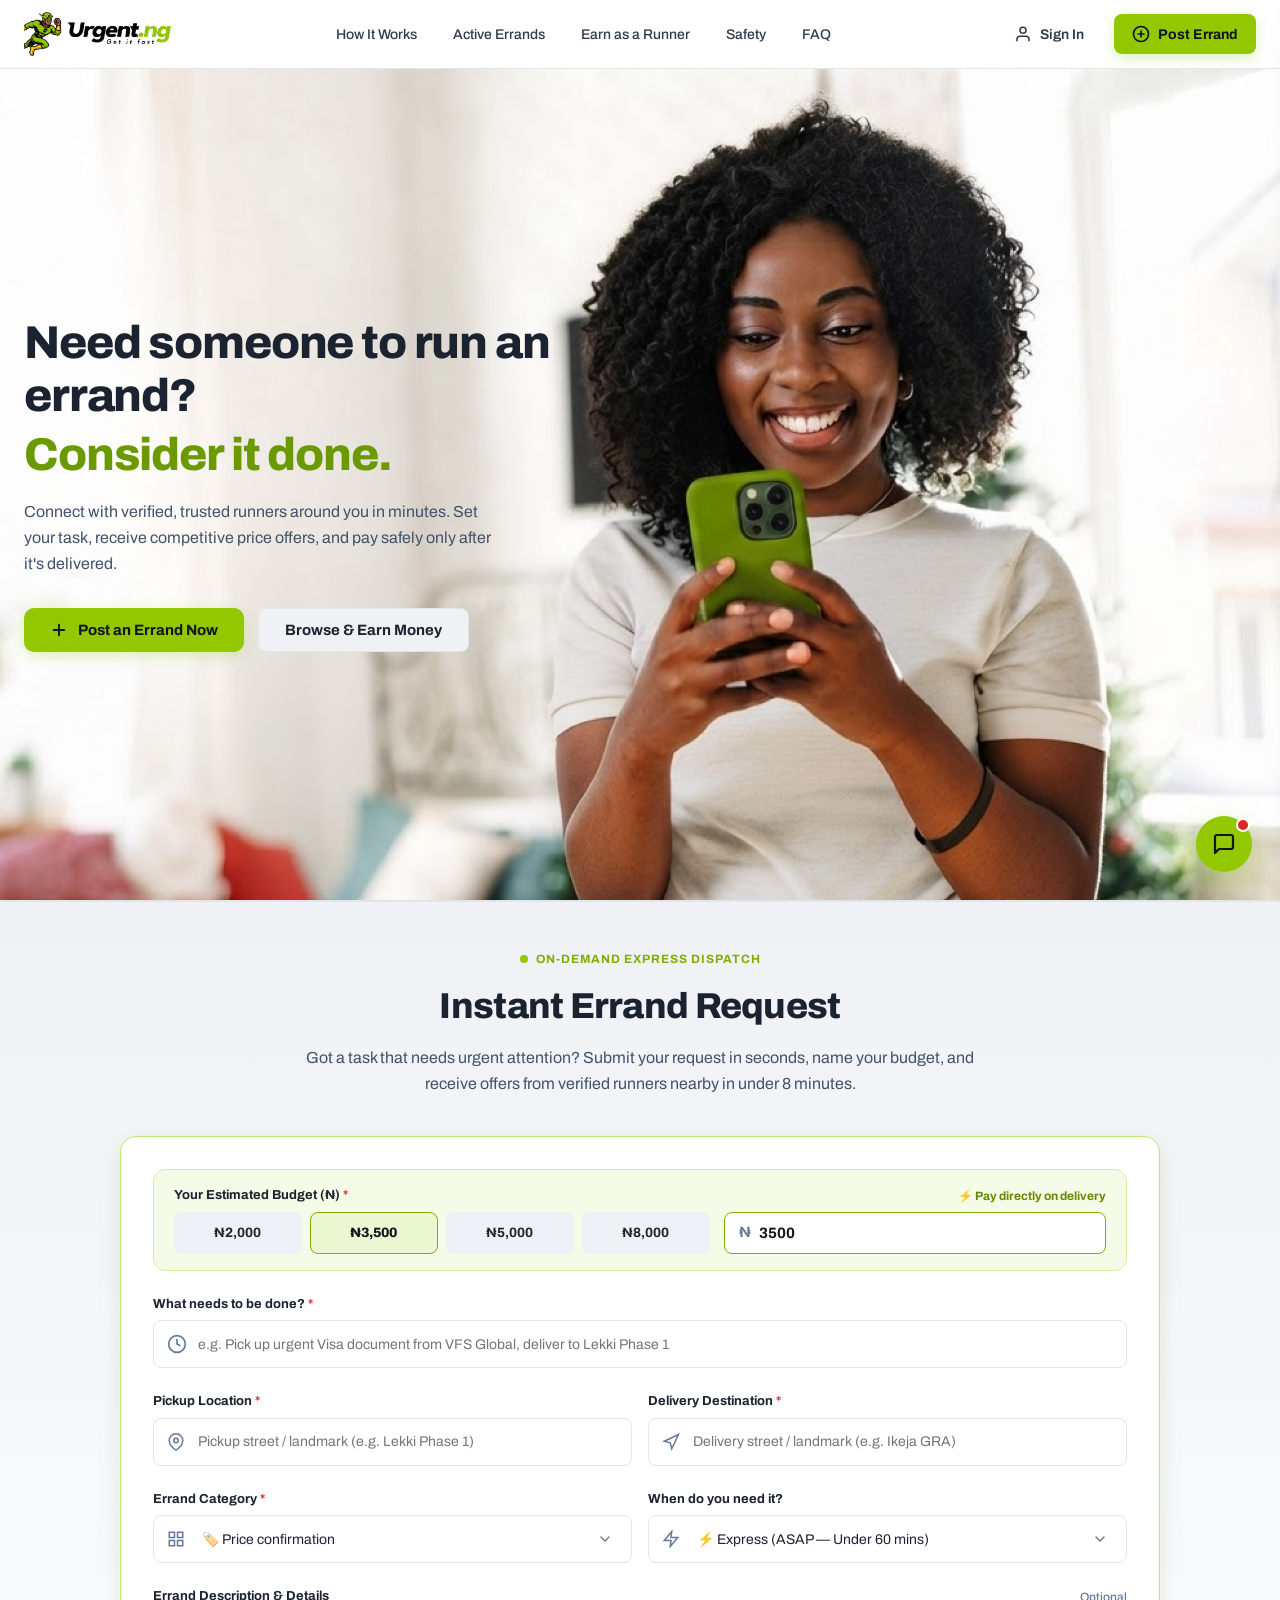
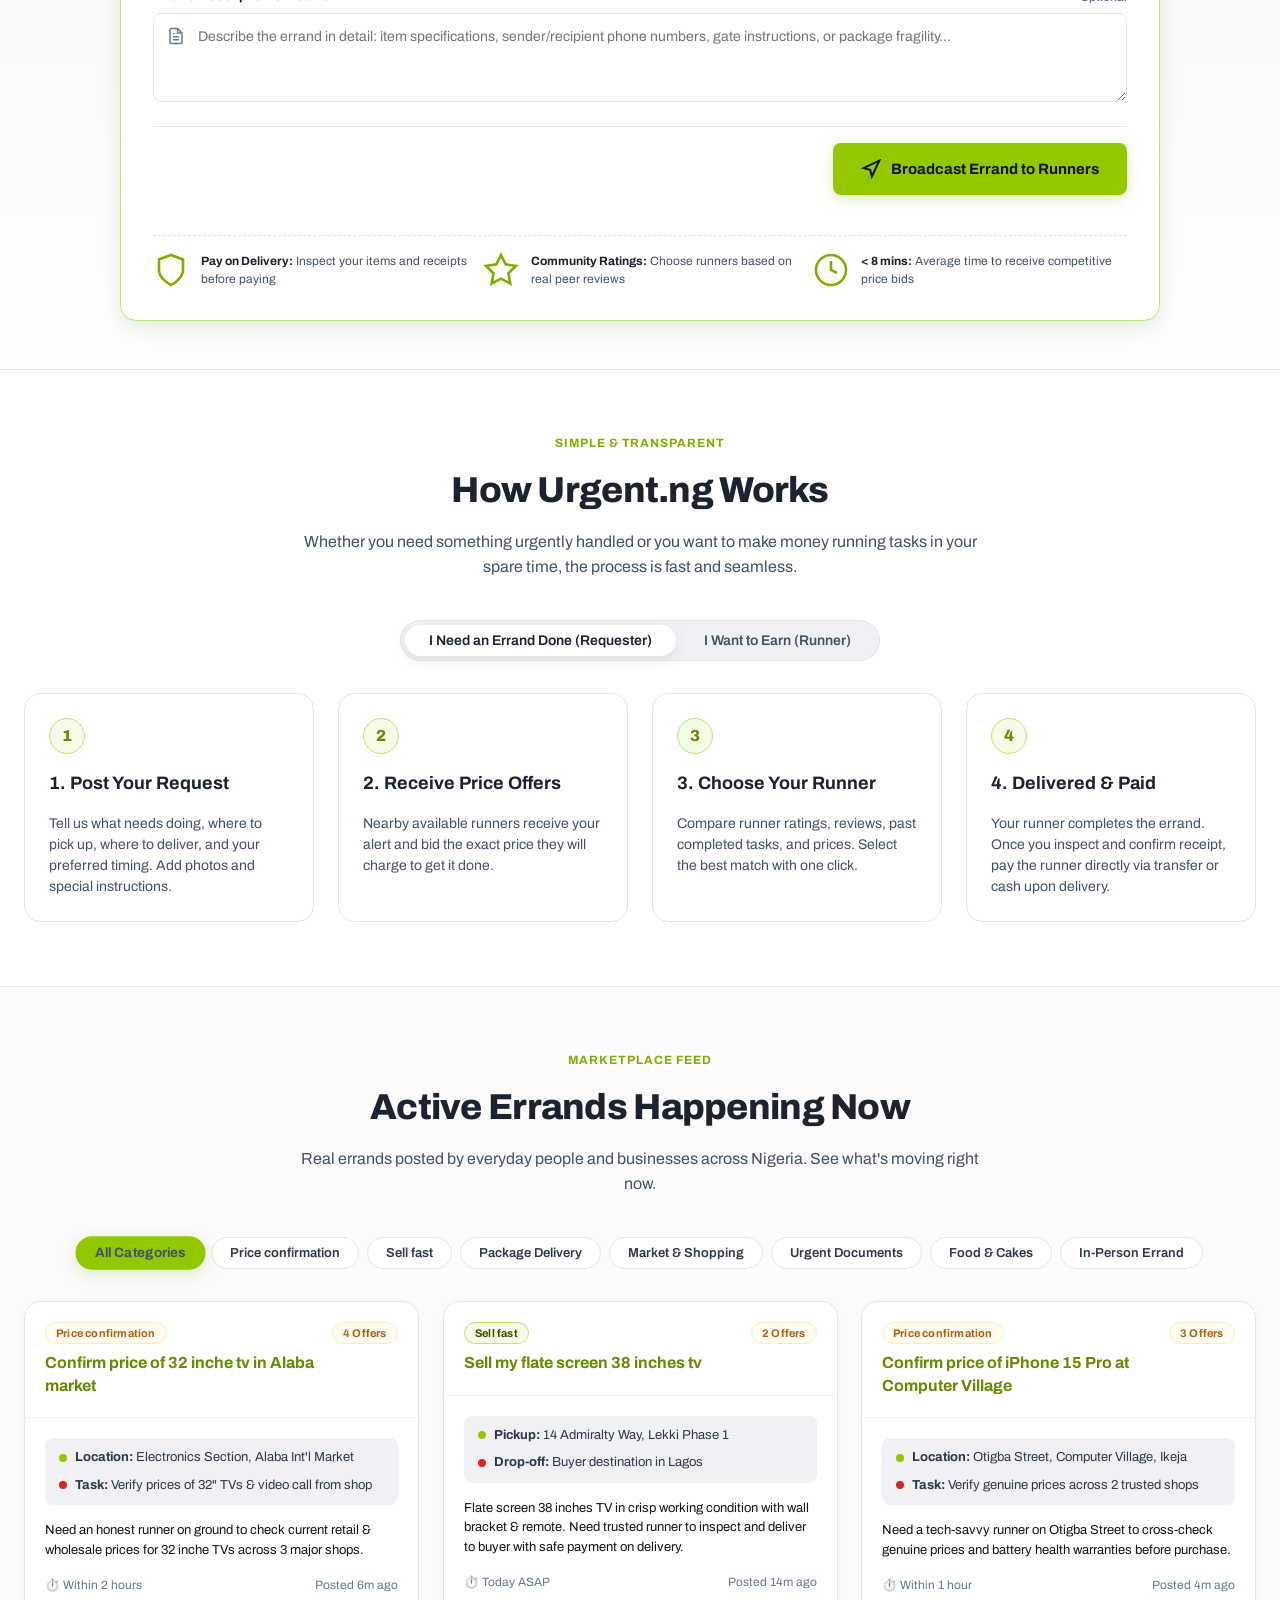
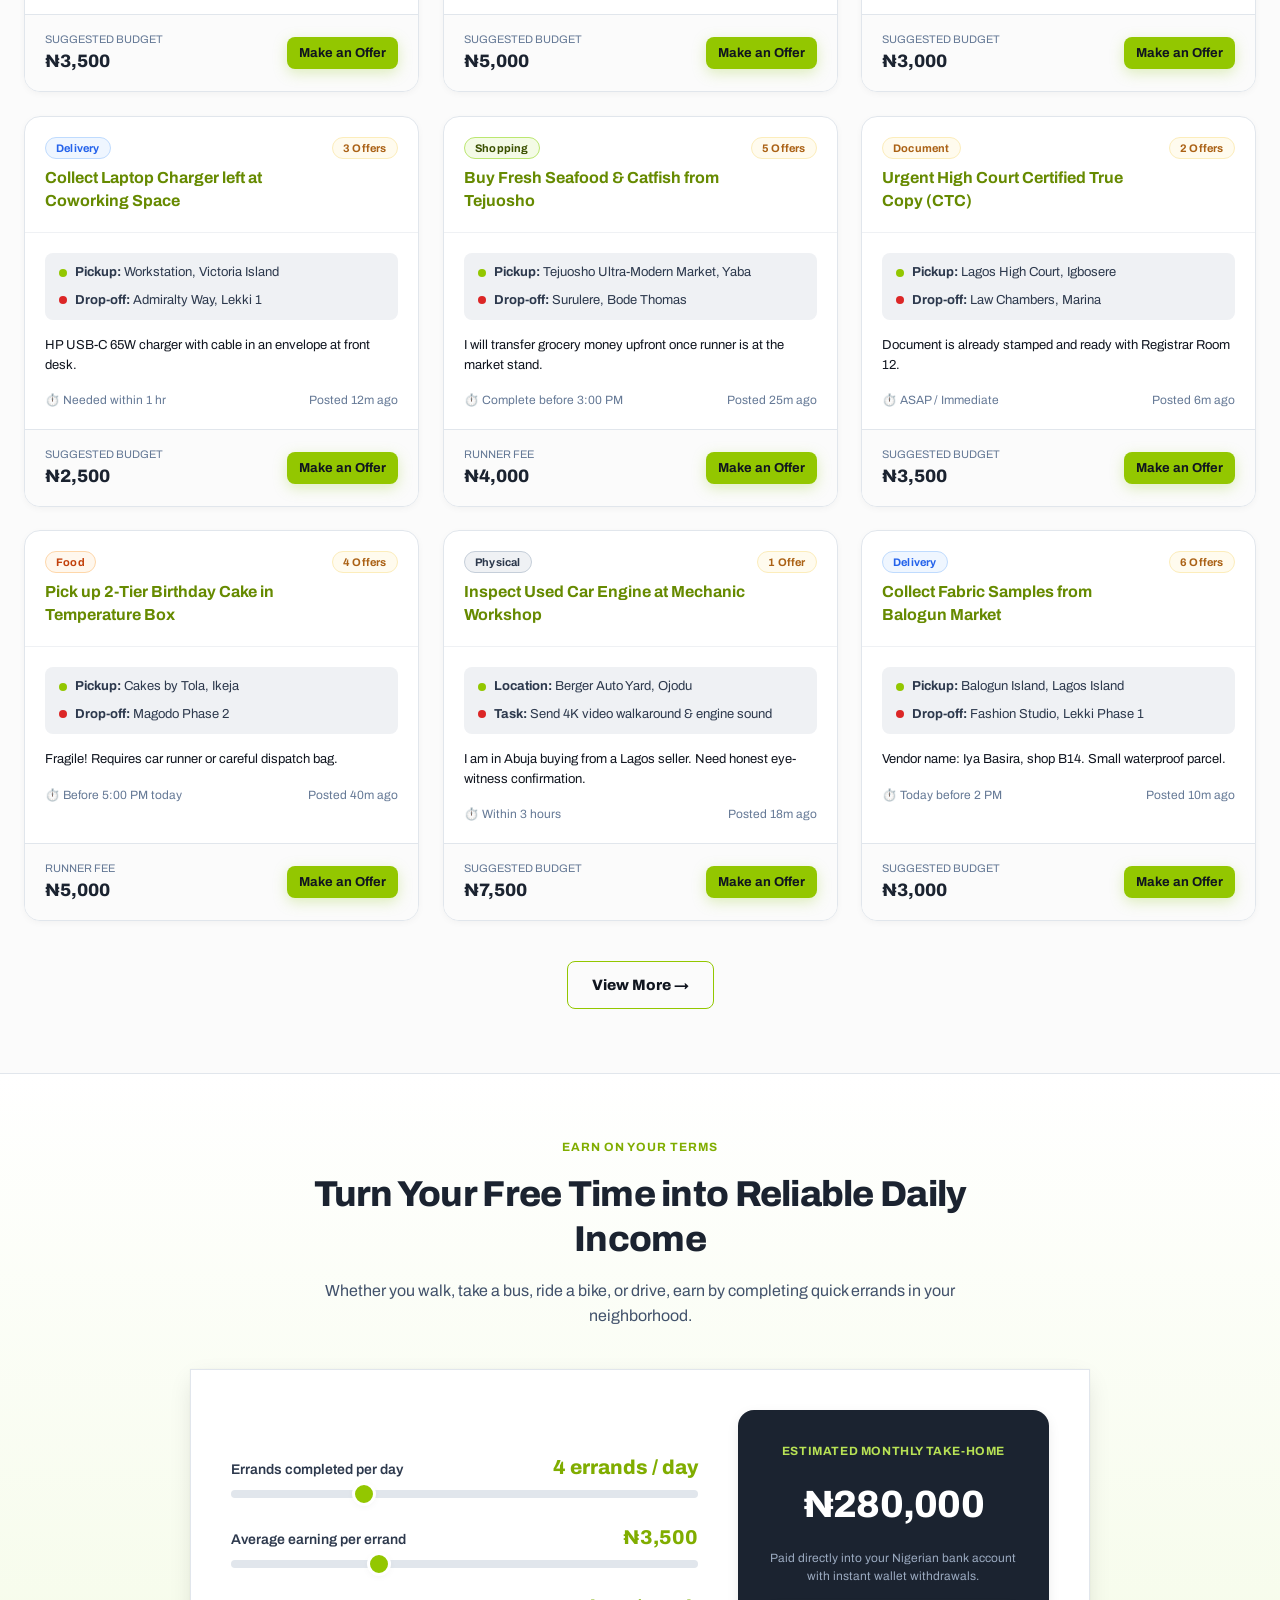
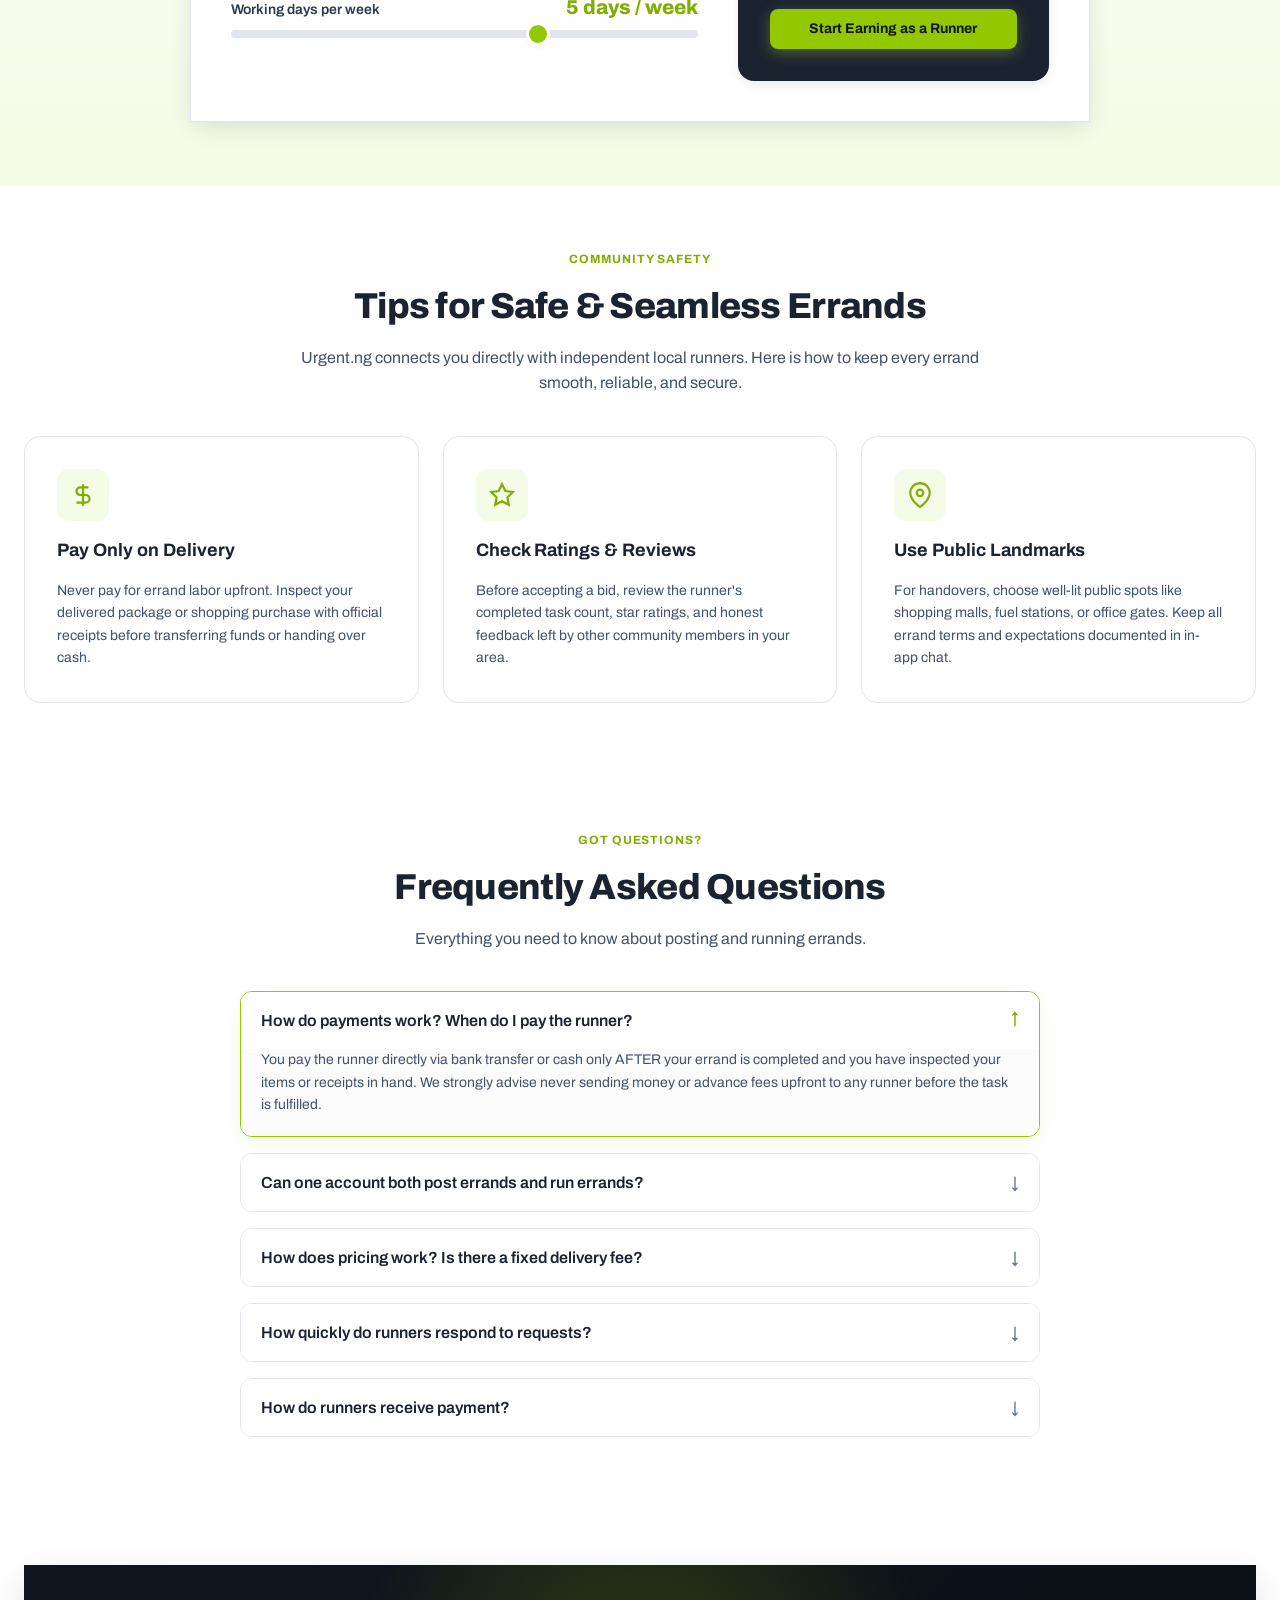
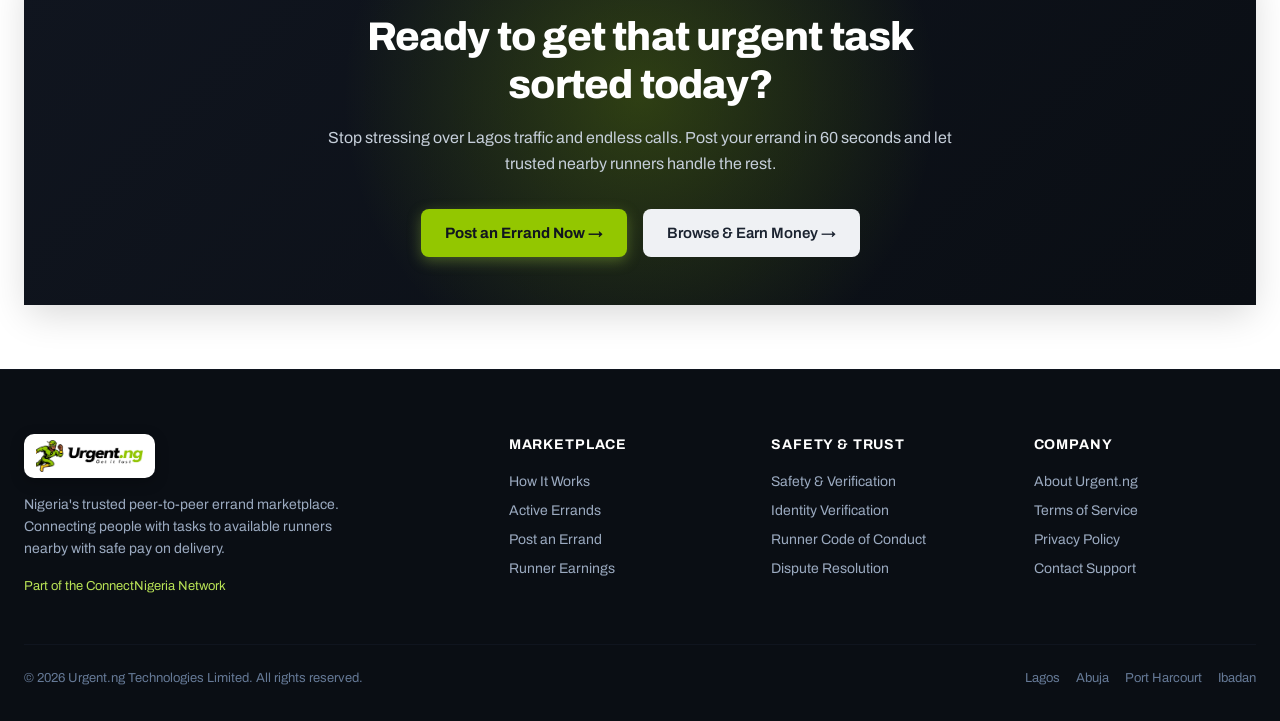
==== commit 40baaeb7: "feat: add price confirmation & sell fast tasks and balance 3x3 marketplace grid" ====
--- a/index.html
+++ b/index.html
@@ -8,9 +8,25 @@
   <link rel="preconnect" href="https://fonts.googleapis.com">
   <link rel="preconnect" href="https://fonts.gstatic.com" crossorigin>
   <link href="https://fonts.googleapis.com/css2?family=Archivo:ital,wght@0,300;0,400;0,500;0,600;0,700;0,800;1,400;1,600&display=swap" rel="stylesheet">
-  <link rel="stylesheet" href="styles.css">
+  <link rel="stylesheet" href="styles.css?v=2.5">
   <link rel="icon" type="image/svg+xml" href="favicon.svg">
   <link rel="alternate icon" type="image/x-icon" href="favicon.ico">
+  <style>
+    .instant-grid-2 {
+      display: grid !important;
+      grid-template-columns: repeat(2, minmax(0, 1fr)) !important;
+      gap: 16px !important;
+    }
+    .instant-grid-2 > * {
+      min-width: 0 !important;
+      width: 100% !important;
+    }
+    @media (max-width: 820px) {
+      .instant-grid-2 {
+        grid-template-columns: 1fr !important;
+      }
+    }
+  </style>
 </head>
 <body>
 
@@ -218,7 +234,9 @@
               <div class="instant-input-wrapper">
                 <svg width="18" height="18" viewBox="0 0 24 24" fill="none" stroke="currentColor" stroke-width="2" class="input-icon"><rect x="3" y="3" width="7" height="7"></rect><rect x="14" y="3" width="7" height="7"></rect><rect x="14" y="14" width="7" height="7"></rect><rect x="3" y="14" width="7" height="7"></rect></svg>
                 <select id="instantCategory" class="instant-select" required onchange="handleInstantCategoryChange(this.value)">
-                  <option value="Delivery" selected>📦 Package Delivery</option>
+                  <option value="Price confirmation" selected>🏷️ Price confirmation</option>
+                  <option value="Sell fast">⚡ Sell fast</option>
+                  <option value="Delivery">📦 Package Delivery</option>
                   <option value="Shopping">🛒 Market Shopping</option>
                   <option value="Document">📄 Document Pickup</option>
                   <option value="Food">🍲 Food / Groceries</option>
@@ -374,6 +392,8 @@
       <!-- Category Filter Chips -->
       <div class="category-filters-row">
         <button class="filter-chip active" onclick="filterErrands('all', this)">All Categories</button>
+        <button class="filter-chip" onclick="filterErrands('Price confirmation', this)">Price confirmation</button>
+        <button class="filter-chip" onclick="filterErrands('Sell fast', this)">Sell fast</button>
         <button class="filter-chip" onclick="filterErrands('Delivery', this)">Package Delivery</button>
         <button class="filter-chip" onclick="filterErrands('Shopping', this)">Market & Shopping</button>
         <button class="filter-chip" onclick="filterErrands('Document', this)">Urgent Documents</button>
@@ -383,6 +403,111 @@
 
       <!-- Cards Grid -->
       <div class="errands-grid" id="errandsGrid">
+        
+        <!-- Task: Confirm price of 32 inche tv in Alaba market -->
+        <div class="errand-listing-card" data-category="Price confirmation">
+          <div class="errand-card-header">
+            <div>
+              <span class="badge badge-warning">Price confirmation</span>
+              <h3 class="errand-card-title">Confirm price of 32 inche tv in Alaba market</h3>
+            </div>
+            <span class="badge badge-warning">4 Offers</span>
+          </div>
+          <div class="errand-card-body">
+            <div class="errand-route-box">
+              <div class="route-point">
+                <span class="route-dot pickup"></span>
+                <span><strong>Location:</strong> Electronics Section, Alaba Int'l Market</span>
+              </div>
+              <div class="route-point">
+                <span class="route-dot dropoff"></span>
+                <span><strong>Task:</strong> Verify prices of 32" TVs & video call from shop</span>
+              </div>
+            </div>
+            <p style="font-size:13px; color:var(--cn-blue-800, #10151f);">Need an honest runner on ground to check current retail & wholesale prices for 32 inche TVs across 3 major shops.</p>
+            <div class="errand-meta-row">
+              <span>⏱️ Within 2 hours</span>
+              <span>Posted 6m ago</span>
+            </div>
+          </div>
+          <div class="errand-card-footer">
+            <div>
+              <span class="budget-label">Suggested Budget</span>
+              <span class="budget-val">₦3,500</span>
+            </div>
+            <button class="btn btn-sm btn-primary" onclick="openOfferModal('Confirm price of 32 inche tv in Alaba market', '₦3,500')">Make an Offer</button>
+          </div>
+        </div>
+
+        <!-- Task: Sell my flate screen 38 inches tv -->
+        <div class="errand-listing-card" data-category="Sell fast">
+          <div class="errand-card-header">
+            <div>
+              <span class="badge badge-success">Sell fast</span>
+              <h3 class="errand-card-title">Sell my flate screen 38 inches tv</h3>
+            </div>
+            <span class="badge badge-warning">2 Offers</span>
+          </div>
+          <div class="errand-card-body">
+            <div class="errand-route-box">
+              <div class="route-point">
+                <span class="route-dot pickup"></span>
+                <span><strong>Pickup:</strong> 14 Admiralty Way, Lekki Phase 1</span>
+              </div>
+              <div class="route-point">
+                <span class="route-dot dropoff"></span>
+                <span><strong>Drop-off:</strong> Buyer destination in Lagos</span>
+              </div>
+            </div>
+            <p style="font-size:13px; color:var(--cn-blue-800, #10151f);">Flate screen 38 inches TV in crisp working condition with wall bracket & remote. Need trusted runner to inspect and deliver to buyer with safe payment on delivery.</p>
+            <div class="errand-meta-row">
+              <span>⏱️ Today ASAP</span>
+              <span>Posted 14m ago</span>
+            </div>
+          </div>
+          <div class="errand-card-footer">
+            <div>
+              <span class="budget-label">Suggested Budget</span>
+              <span class="budget-val">₦5,000</span>
+            </div>
+            <button class="btn btn-sm btn-primary" onclick="openOfferModal('Sell my flate screen 38 inches tv', '₦5,000')">Make an Offer</button>
+          </div>
+        </div>
+
+        <!-- Task: Confirm price of iPhone 15 Pro at Computer Village -->
+        <div class="errand-listing-card" data-category="Price confirmation">
+          <div class="errand-card-header">
+            <div>
+              <span class="badge badge-warning">Price confirmation</span>
+              <h3 class="errand-card-title">Confirm price of iPhone 15 Pro at Computer Village</h3>
+            </div>
+            <span class="badge badge-warning">3 Offers</span>
+          </div>
+          <div class="errand-card-body">
+            <div class="errand-route-box">
+              <div class="route-point">
+                <span class="route-dot pickup"></span>
+                <span><strong>Location:</strong> Otigba Street, Computer Village, Ikeja</span>
+              </div>
+              <div class="route-point">
+                <span class="route-dot dropoff"></span>
+                <span><strong>Task:</strong> Verify genuine prices across 2 trusted shops</span>
+              </div>
+            </div>
+            <p style="font-size:13px; color:var(--cn-blue-800, #10151f);">Need a tech-savvy runner on Otigba Street to cross-check genuine prices and battery health warranties before purchase.</p>
+            <div class="errand-meta-row">
+              <span>⏱️ Within 1 hour</span>
+              <span>Posted 4m ago</span>
+            </div>
+          </div>
+          <div class="errand-card-footer">
+            <div>
+              <span class="budget-label">Suggested Budget</span>
+              <span class="budget-val">₦3,000</span>
+            </div>
+            <button class="btn btn-sm btn-primary" onclick="openOfferModal('Confirm price of iPhone 15 Pro', '₦3,000')">Make an Offer</button>
+          </div>
+        </div>
         
         <!-- Card 1 -->
         <div class="errand-listing-card" data-category="Delivery">
@@ -992,7 +1117,9 @@
             <div class="instant-input-wrapper">
               <svg width="18" height="18" viewBox="0 0 24 24" fill="none" stroke="currentColor" stroke-width="2" class="input-icon"><rect x="3" y="3" width="7" height="7"></rect><rect x="14" y="3" width="7" height="7"></rect><rect x="14" y="14" width="7" height="7"></rect><rect x="3" y="14" width="7" height="7"></rect></svg>
               <select id="errandCategorySelect" class="instant-select" required>
-                <option value="Delivery" selected>📦 Package Delivery</option>
+                <option value="Price confirmation" selected>🏷️ Price confirmation</option>
+                <option value="Sell fast">⚡ Sell fast</option>
+                <option value="Delivery">📦 Package Delivery</option>
                 <option value="Shopping">🛒 Market Shopping</option>
                 <option value="Document">📄 Document Pickup</option>
                 <option value="Food">🍲 Food / Groceries</option>
--- a/styles.css
+++ b/styles.css
@@ -2201,6 +2201,17 @@
   color: var(--cn-blue-700);
   background: var(--cn-white);
   transition: all var(--transition-fast);
+}
+
+.form-select {
+  padding-right: 40px;
+  appearance: none;
+  -webkit-appearance: none;
+  -moz-appearance: none;
+  background-image: url("data:image/svg+xml,%3Csvg xmlns='http://www.w3.org/2000/svg' width='16' height='16' viewBox='0 0 24 24' fill='none' stroke='%2364748b' stroke-width='2' stroke-linecap='round' stroke-linejoin='round'%3E%3Cpolyline points='6 9 12 15 18 9'%3E%3C/polyline%3E%3C/svg%3E");
+  background-repeat: no-repeat;
+  background-position: right 14px center;
+  cursor: pointer;
 }
 
 .form-input:focus, .form-select:focus, .form-textarea:focus {
@@ -2594,6 +2605,22 @@
   transition: all var(--transition-fast);
 }
 
+.instant-select {
+  padding-left: 48px;
+  padding-right: 44px;
+  appearance: none;
+  -webkit-appearance: none;
+  -moz-appearance: none;
+  background-image: url("data:image/svg+xml,%3Csvg xmlns='http://www.w3.org/2000/svg' width='16' height='16' viewBox='0 0 24 24' fill='none' stroke='%2364748b' stroke-width='2' stroke-linecap='round' stroke-linejoin='round'%3E%3Cpolyline points='6 9 12 15 18 9'%3E%3C/polyline%3E%3C/svg%3E");
+  background-repeat: no-repeat;
+  background-position: right 18px center;
+  cursor: pointer;
+}
+
+.instant-select:focus {
+  background-image: url("data:image/svg+xml,%3Csvg xmlns='http://www.w3.org/2000/svg' width='16' height='16' viewBox='0 0 24 24' fill='none' stroke='%2380ad00' stroke-width='2.2' stroke-linecap='round' stroke-linejoin='round'%3E%3Cpolyline points='6 9 12 15 18 9'%3E%3C/polyline%3E%3C/svg%3E");
+}
+
 .instant-input:focus, .instant-select:focus {
   outline: none;
   border-color: var(--cn-green-500);
@@ -2630,6 +2657,17 @@
   background: var(--cn-green-50);
   color: var(--cn-green-900);
   border-color: var(--cn-green-400);
+}
+
+.instant-grid-2 {
+  display: grid !important;
+  grid-template-columns: repeat(2, minmax(0, 1fr)) !important;
+  gap: var(--space-md) !important;
+}
+
+.instant-grid-2 > * {
+  min-width: 0 !important;
+  width: 100% !important;
 }
 
 .instant-grid-3 {
@@ -3147,14 +3185,19 @@
 }
 
 .instant-grid-2 {
-  display: grid;
-  grid-template-columns: repeat(2, minmax(0, 1fr));
-  gap: var(--space-md);
+  display: grid !important;
+  grid-template-columns: repeat(2, minmax(0, 1fr)) !important;
+  gap: var(--space-md) !important;
+}
+
+.instant-grid-2 > * {
+  min-width: 0 !important;
+  width: 100% !important;
 }
 
 @media (max-width: 820px) {
   .instant-grid-2 {
-    grid-template-columns: 1fr;
+    grid-template-columns: 1fr !important;
   }
 }
 
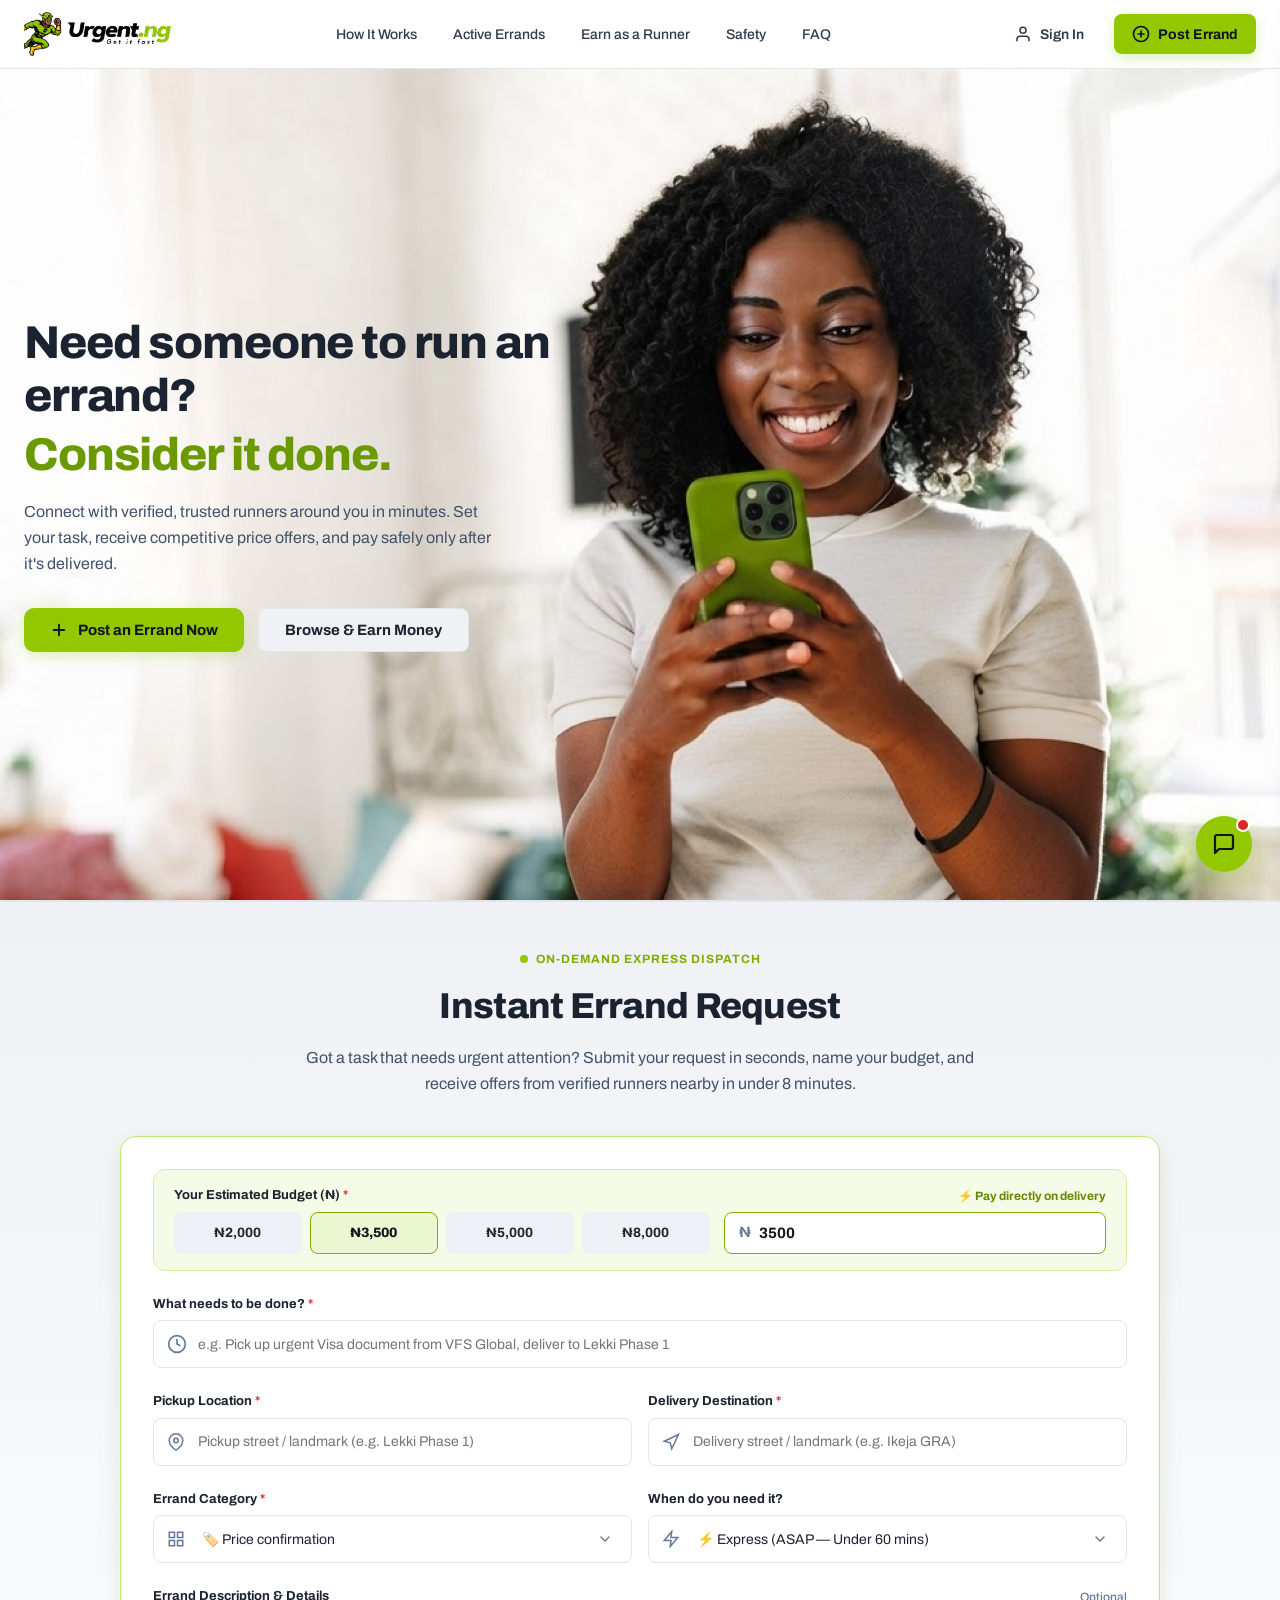
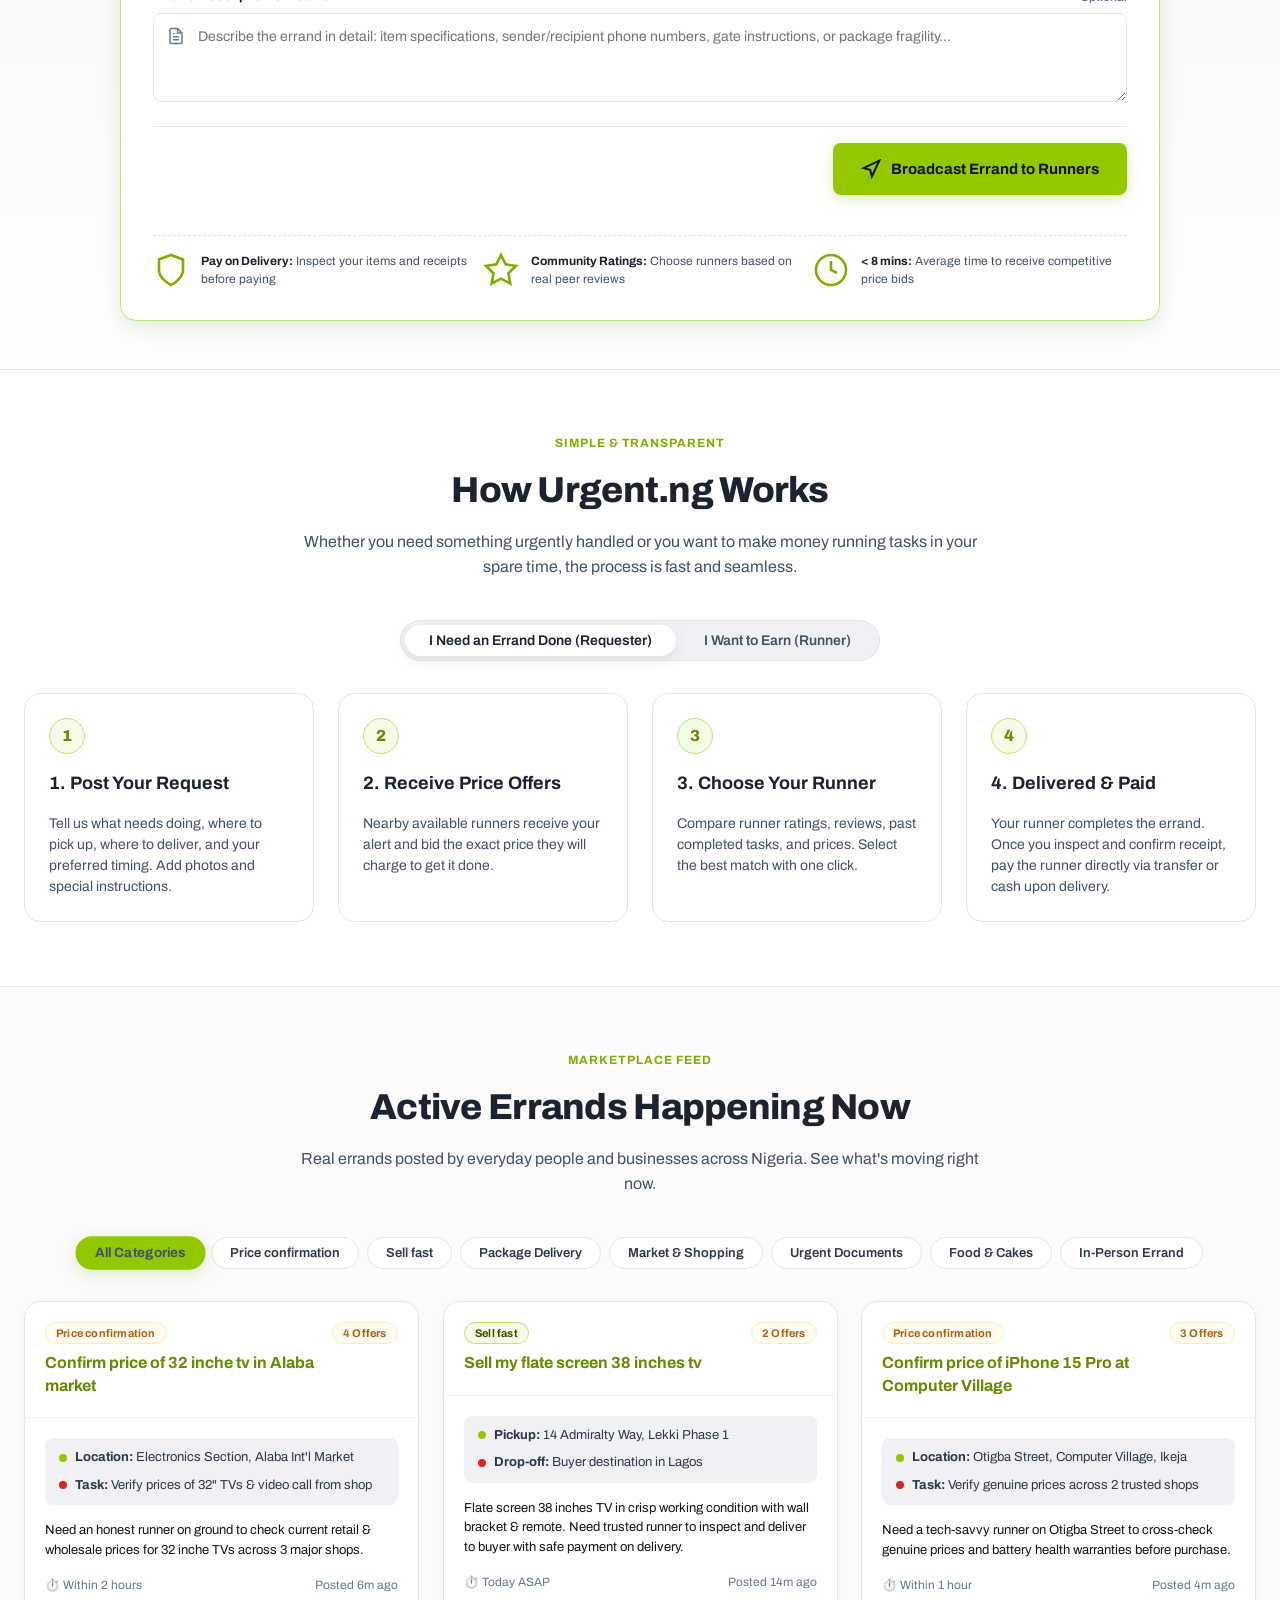
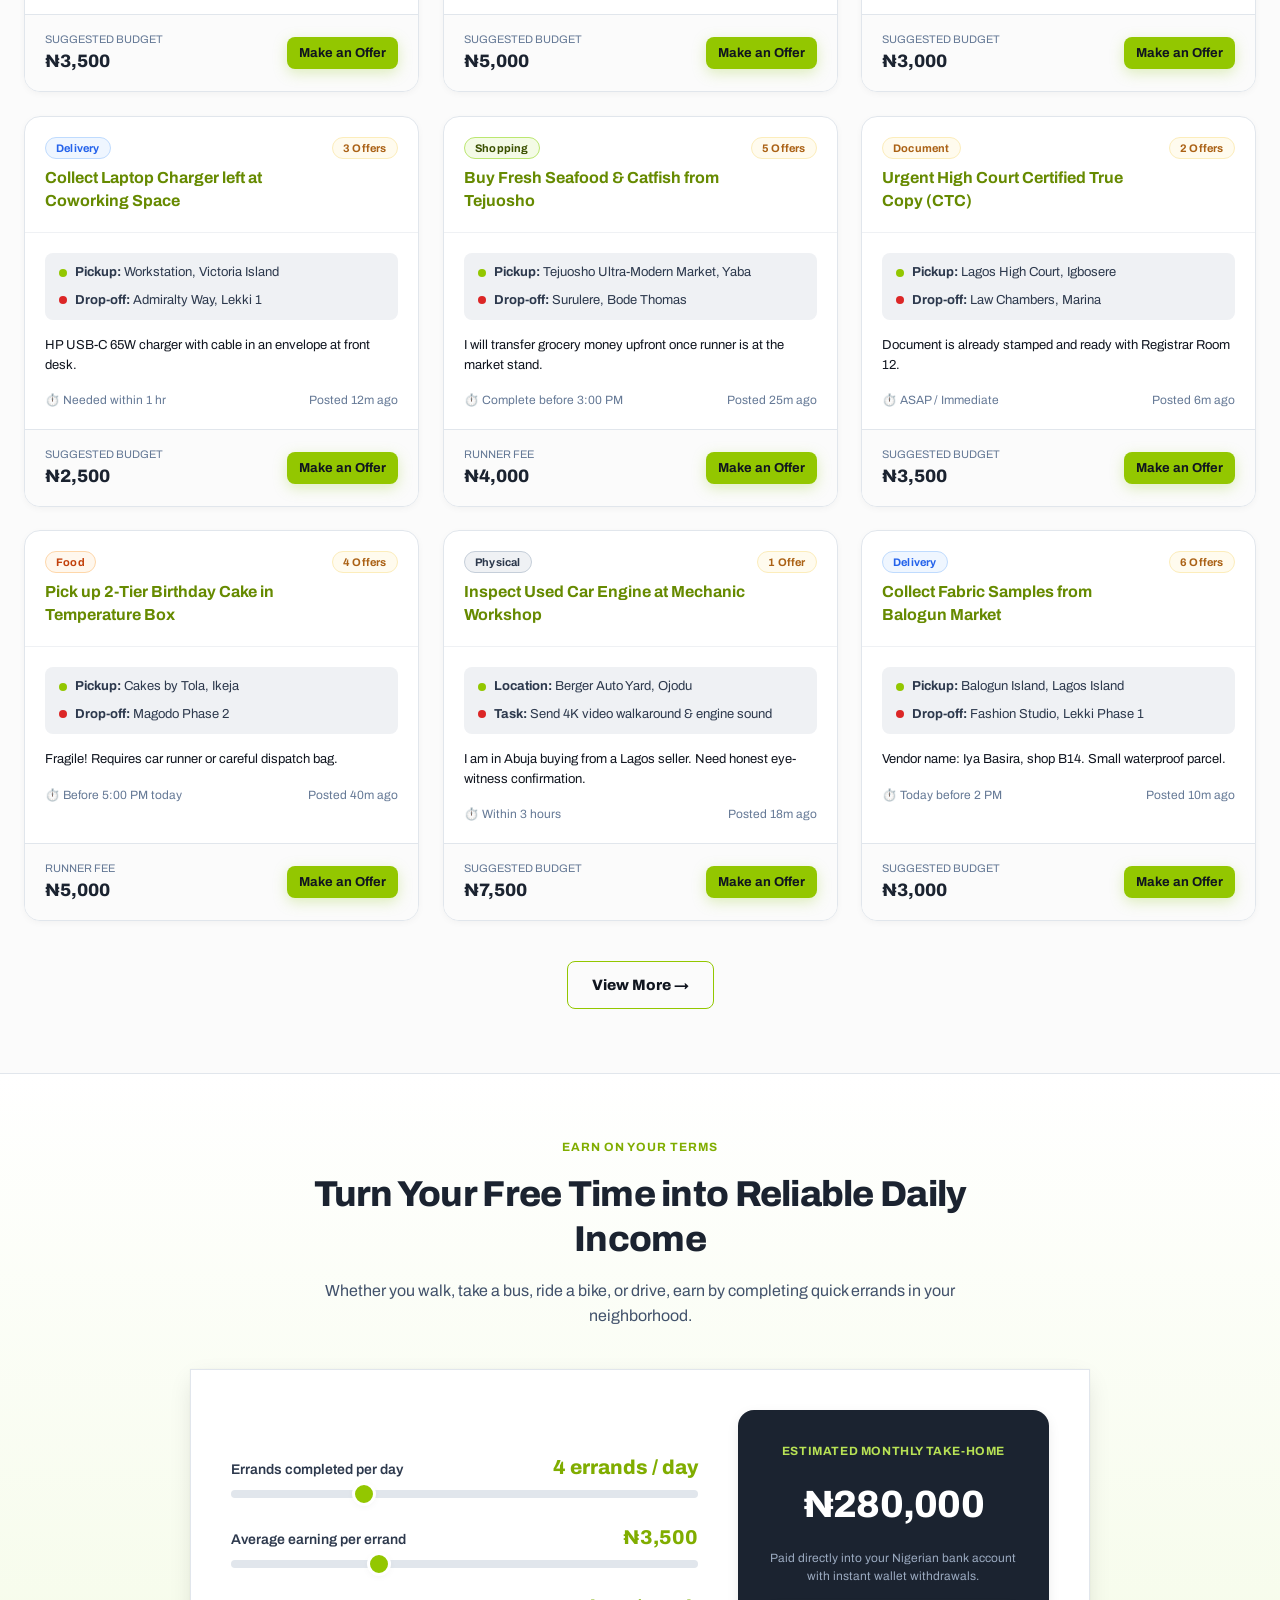
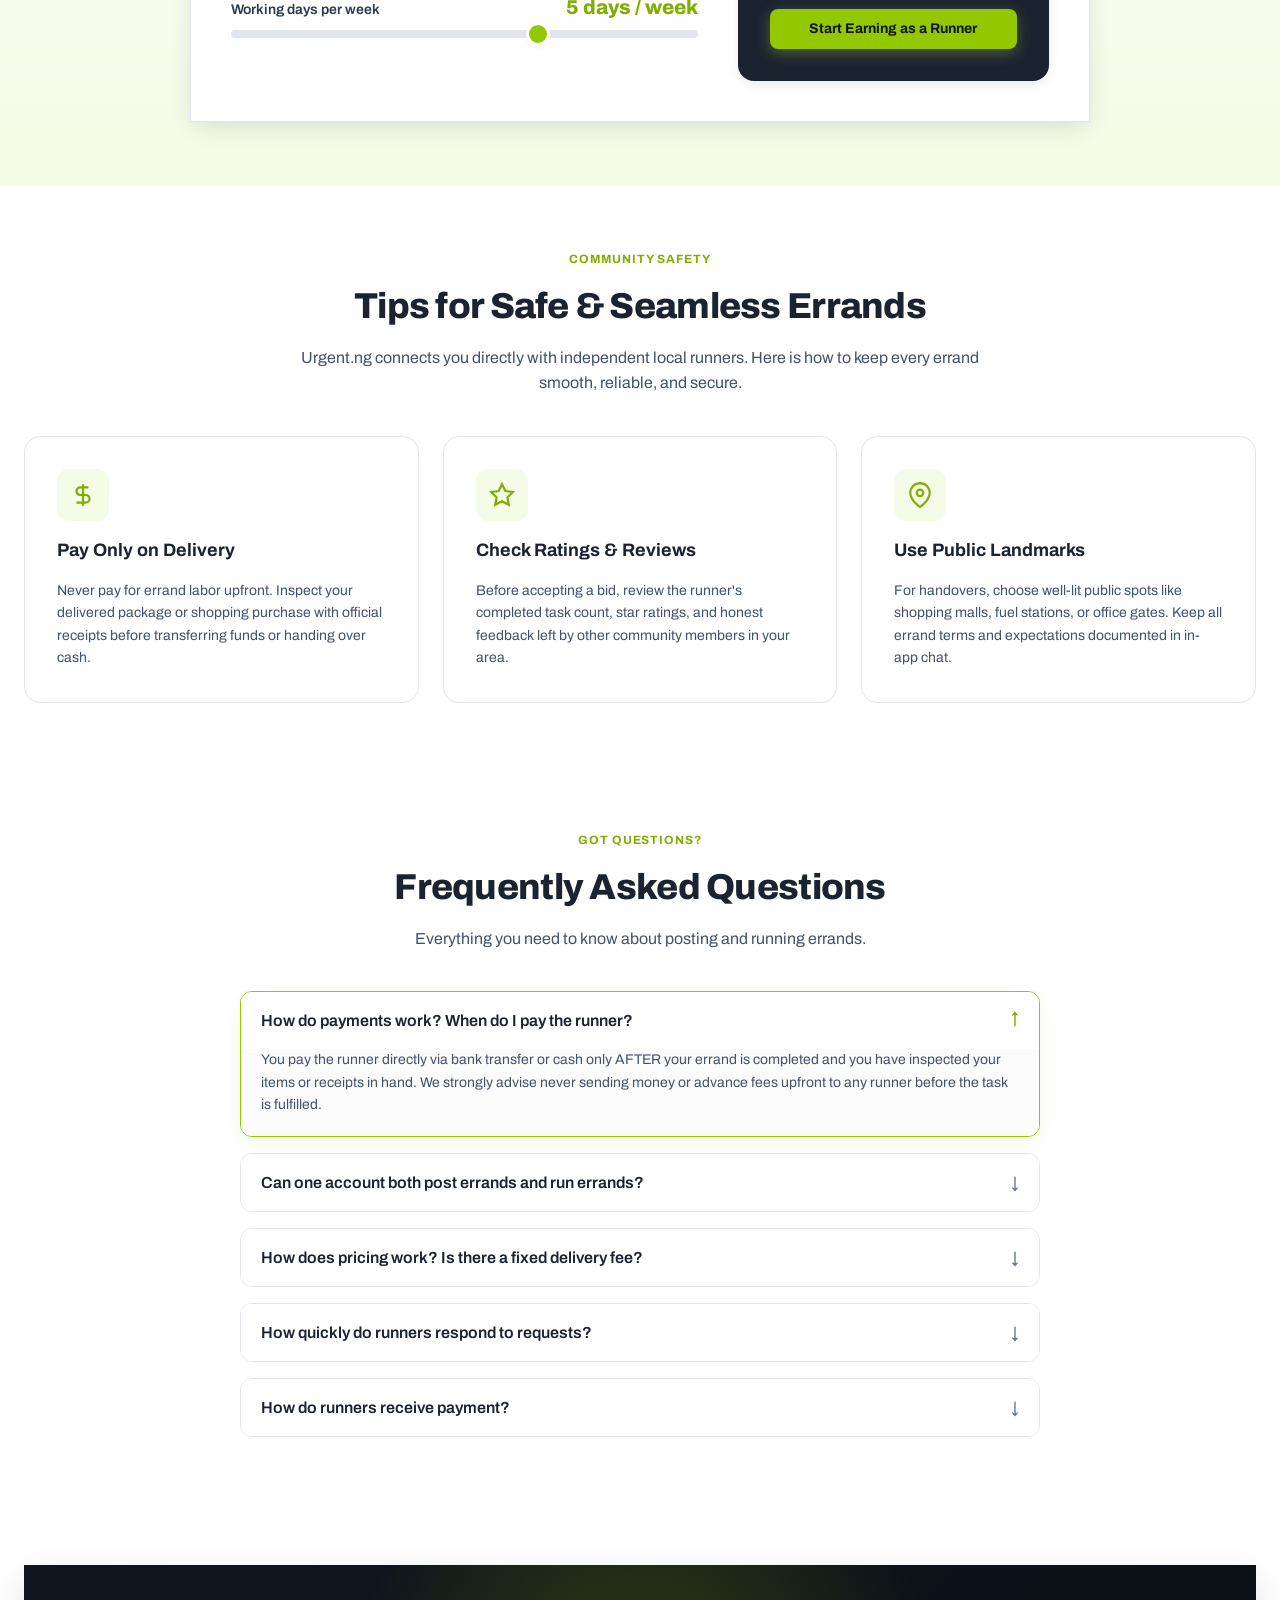
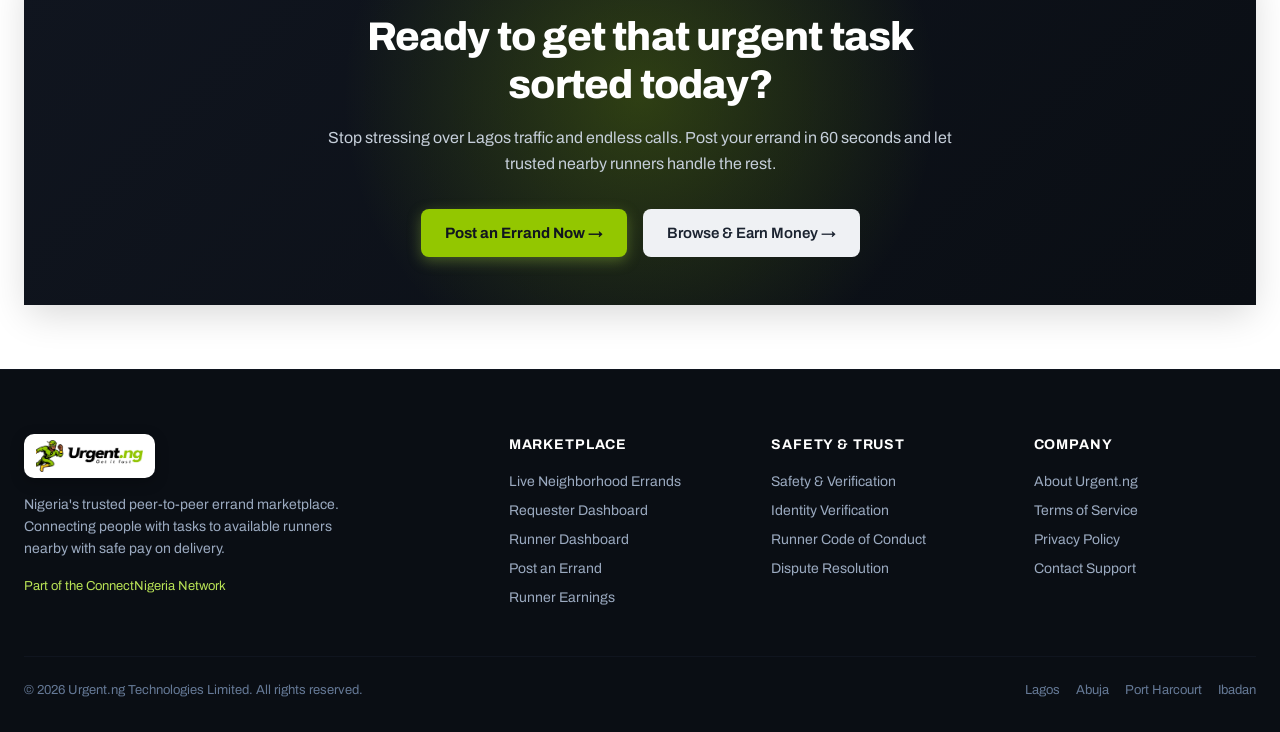
==== commit c3d7800f: "feat(phase-1): implement Requester and Runner Dashboards with Availability toggle, order management," ====
--- a/index.html
+++ b/index.html
@@ -87,7 +87,9 @@
     <div class="drawer-body">
       <ul class="drawer-links">
                 <li><a href="#how-it-works" onclick="document.getElementById('mobileDrawer').classList.remove('open'); document.getElementById('drawerBackdrop').classList.remove('active');">How It Works</a></li>
-        <li><a href="#active-errands" onclick="document.getElementById('mobileDrawer').classList.remove('open'); document.getElementById('drawerBackdrop').classList.remove('active');">Active Errands</a></li>
+        <li><a href="discovery.html">Live Errands</a></li>
+        <li><a href="requester-dashboard.html">Requester Dashboard</a></li>
+        <li><a href="runner-dashboard.html">Runner Dashboard</a></li>
         <li><a href="#earn-section" onclick="document.getElementById('mobileDrawer').classList.remove('open'); document.getElementById('drawerBackdrop').classList.remove('active');">Earn as a Runner</a></li>
         <li><a href="#safety-tips" onclick="document.getElementById('mobileDrawer').classList.remove('open'); document.getElementById('drawerBackdrop').classList.remove('active');">Safety Tips</a></li>
         <li><a href="#faq-section" onclick="document.getElementById('mobileDrawer').classList.remove('open'); document.getElementById('drawerBackdrop').classList.remove('active');">FAQ</a></li>
@@ -930,8 +932,9 @@
         <div class="footer-col">
           <h4>Marketplace</h4>
           <ul class="footer-links">
-            <li><a href="#how-it-works">How It Works</a></li>
-            <li><a href="#live-errands">Active Errands</a></li>
+            <li><a href="discovery.html">Live Neighborhood Errands</a></li>
+            <li><a href="requester-dashboard.html">Requester Dashboard</a></li>
+            <li><a href="runner-dashboard.html">Runner Dashboard</a></li>
             <li><a href="javascript:void(0)" onclick="openPostErrandModal()">Post an Errand</a></li>
             <li><a href="#earn-money">Runner Earnings</a></li>
           </ul>
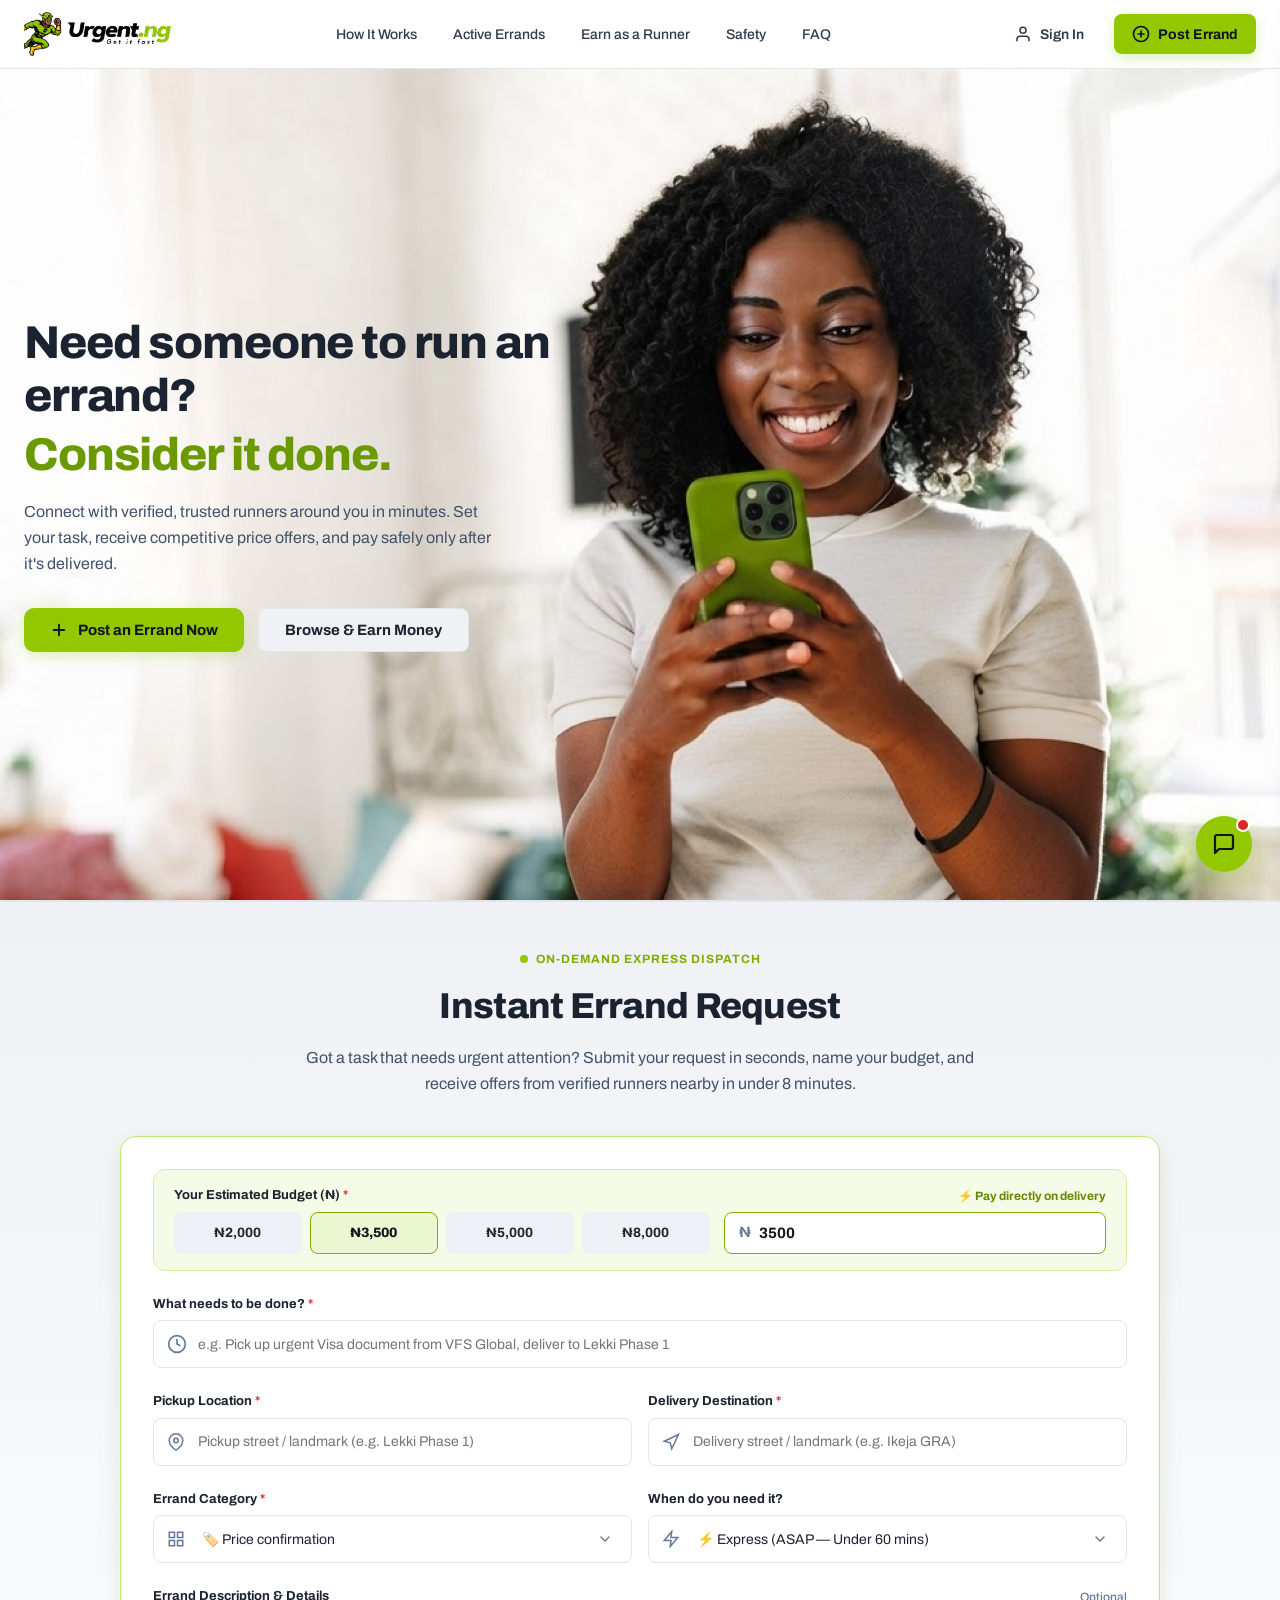
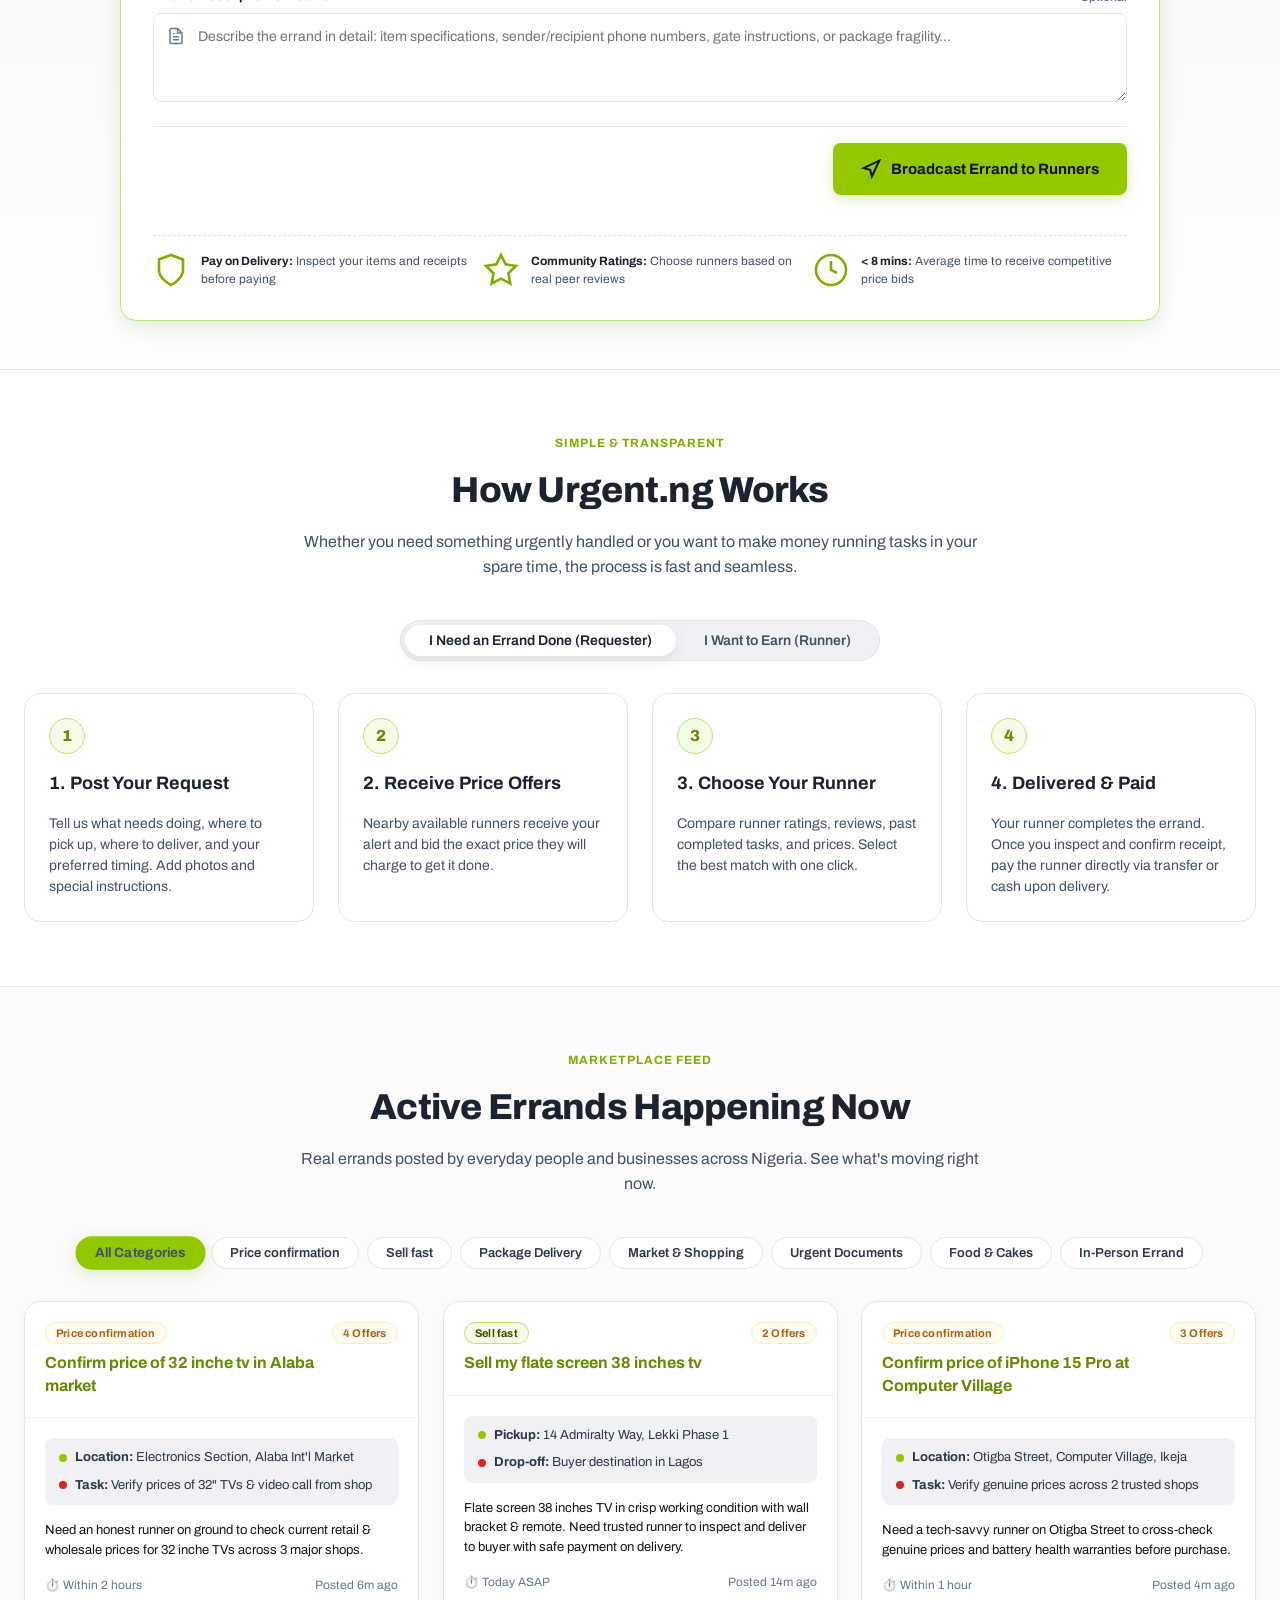
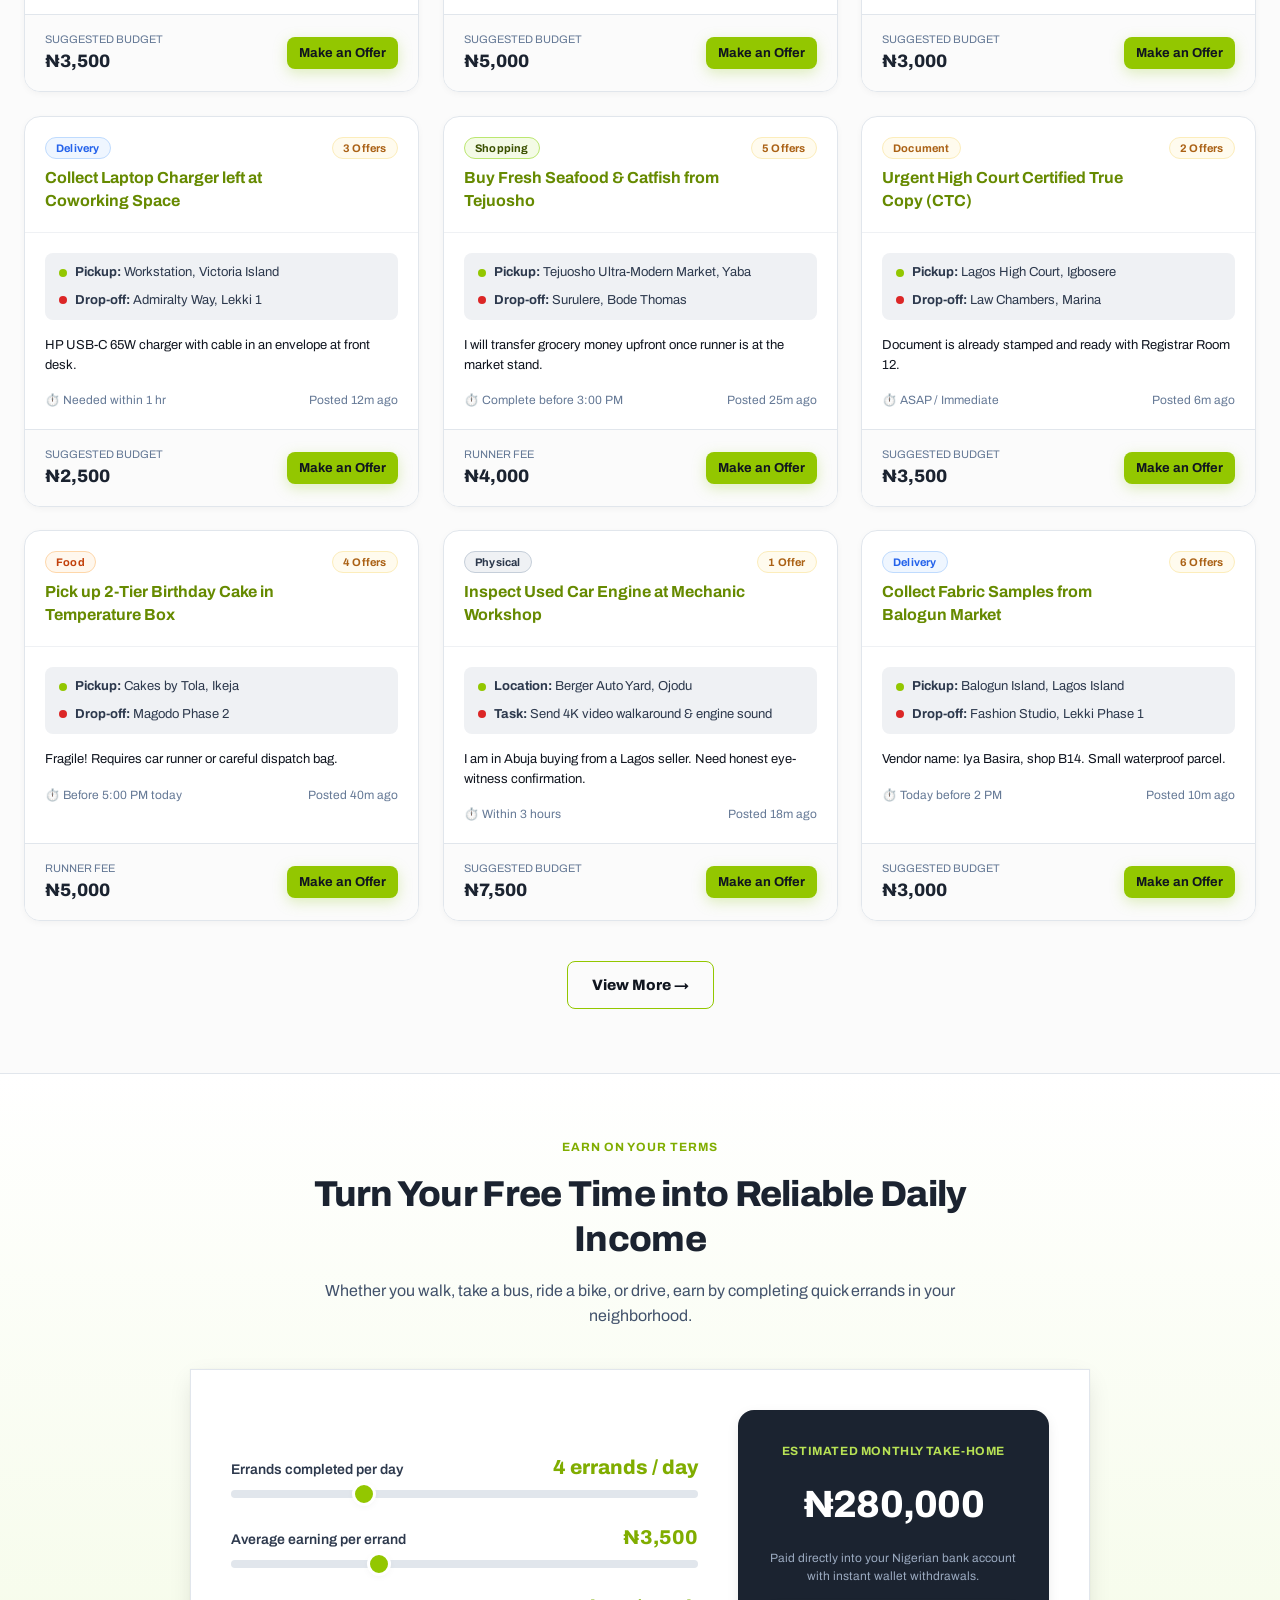
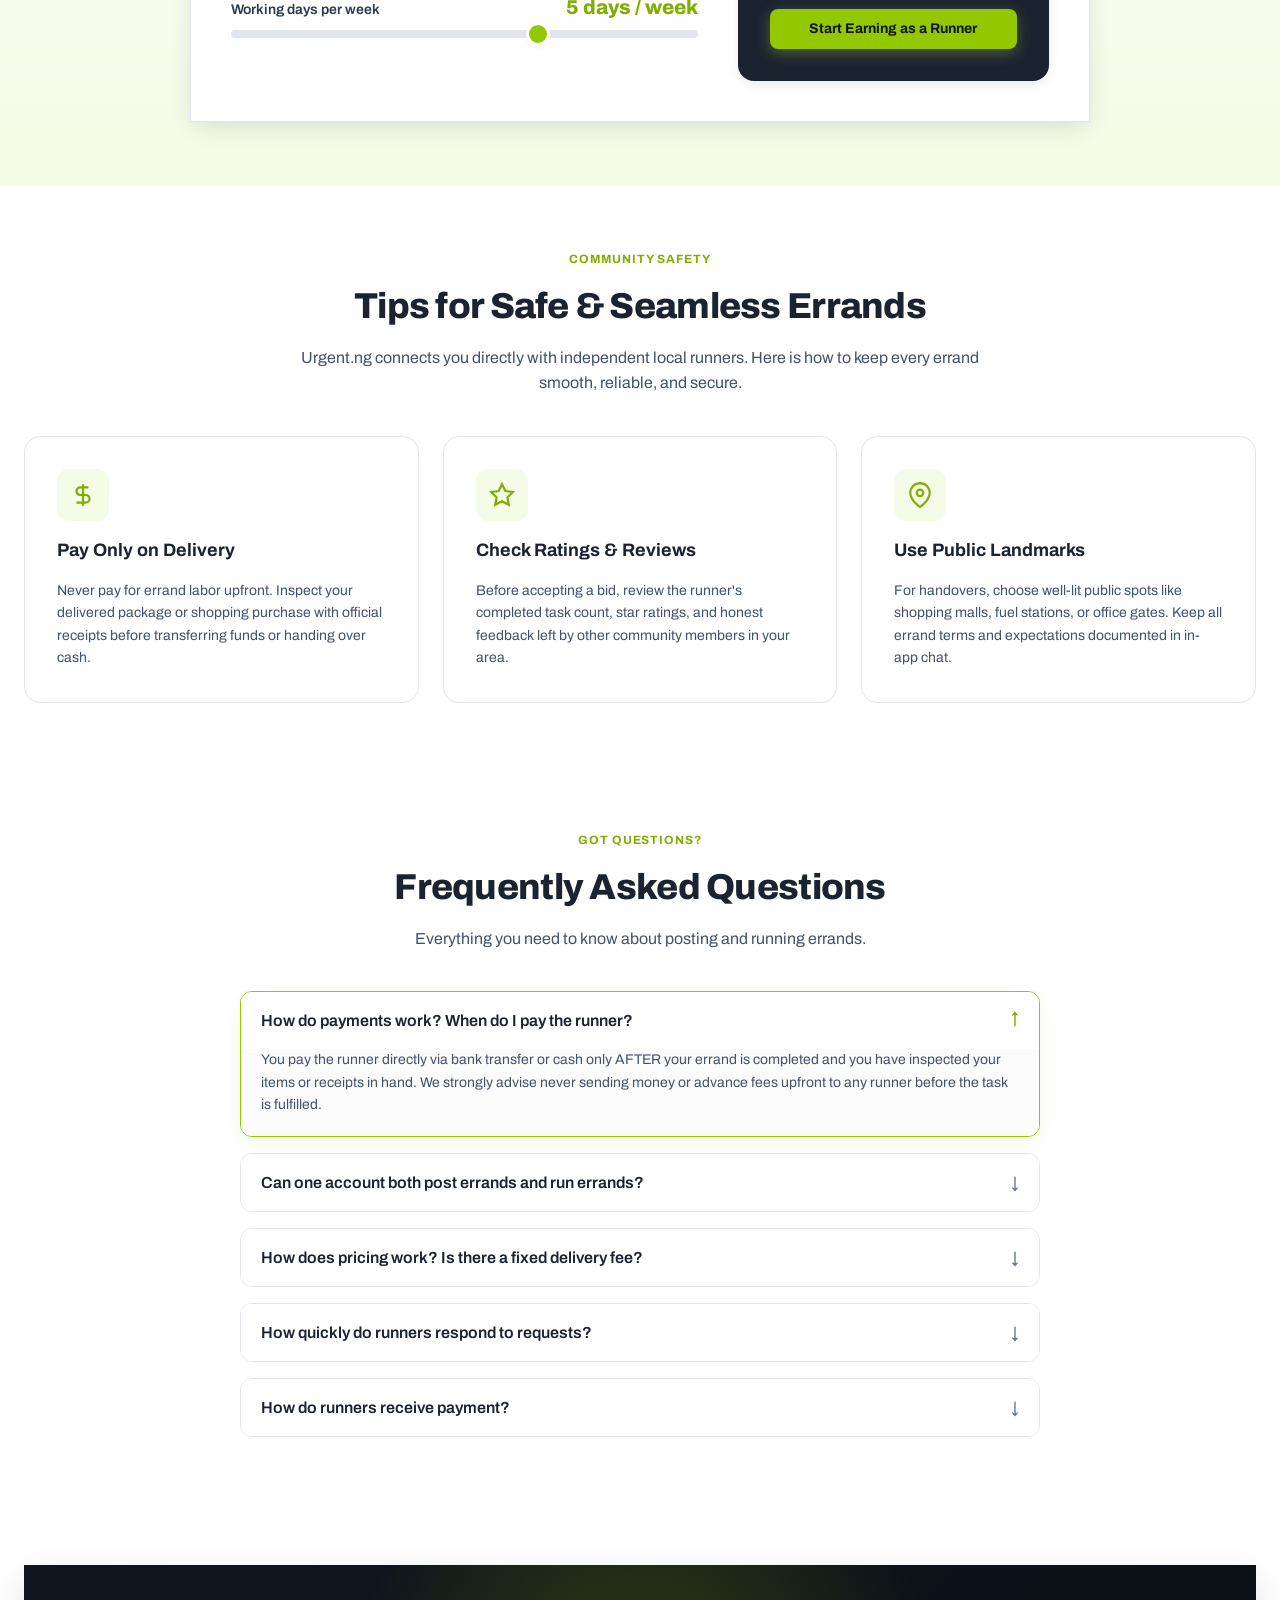
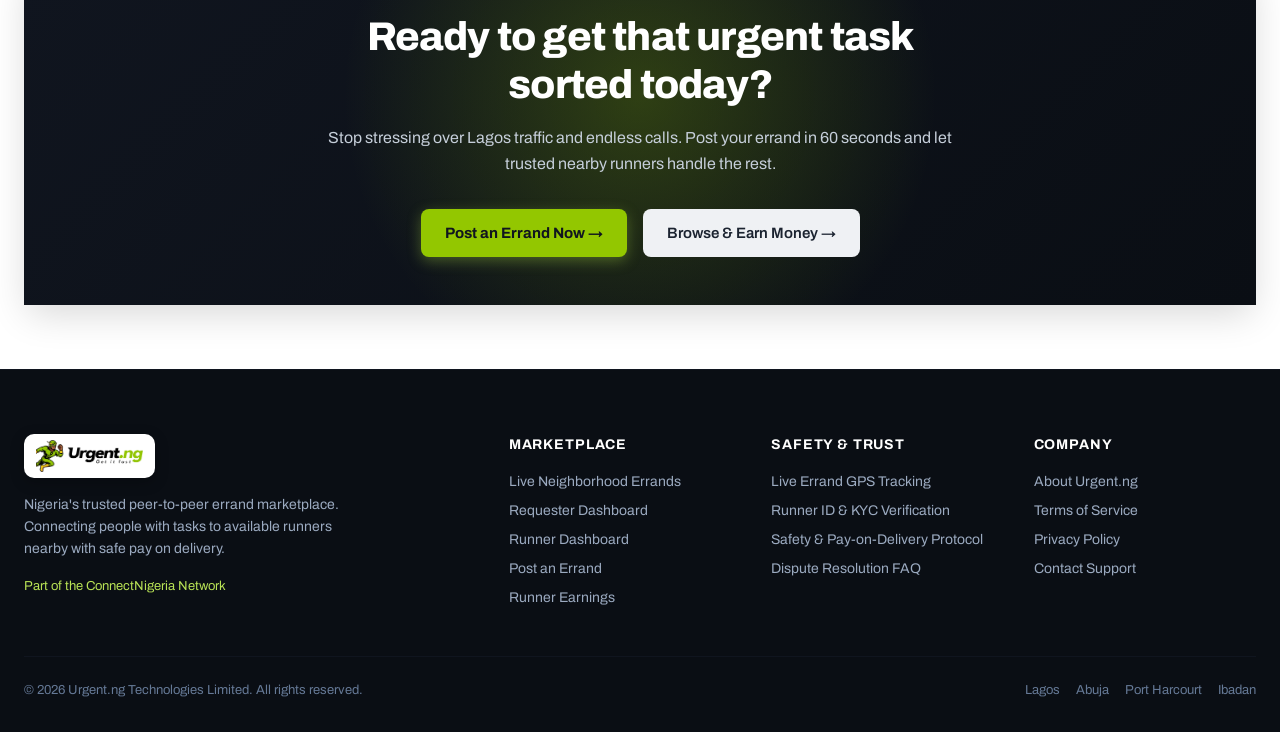
==== commit 990e5bf4: "feat(phase-2): implement Share-My-Errand live tracking and Runner ID KYC verification flow" ====
--- a/index.html
+++ b/index.html
@@ -943,10 +943,10 @@
         <div class="footer-col">
           <h4>Safety & Trust</h4>
           <ul class="footer-links">
-            <li><a href="#trust-safety">Safety & Verification</a></li>
-            <li><a href="#trust-safety">Identity Verification</a></li>
-            <li><a href="#trust-safety">Runner Code of Conduct</a></li>
-            <li><a href="#faq">Dispute Resolution</a></li>
+            <li><a href="track-errand.html">Live Errand GPS Tracking</a></li>
+            <li><a href="runner-verification.html">Runner ID & KYC Verification</a></li>
+            <li><a href="#safety-tips">Safety & Pay-on-Delivery Protocol</a></li>
+            <li><a href="#faq-section">Dispute Resolution FAQ</a></li>
           </ul>
         </div>
 
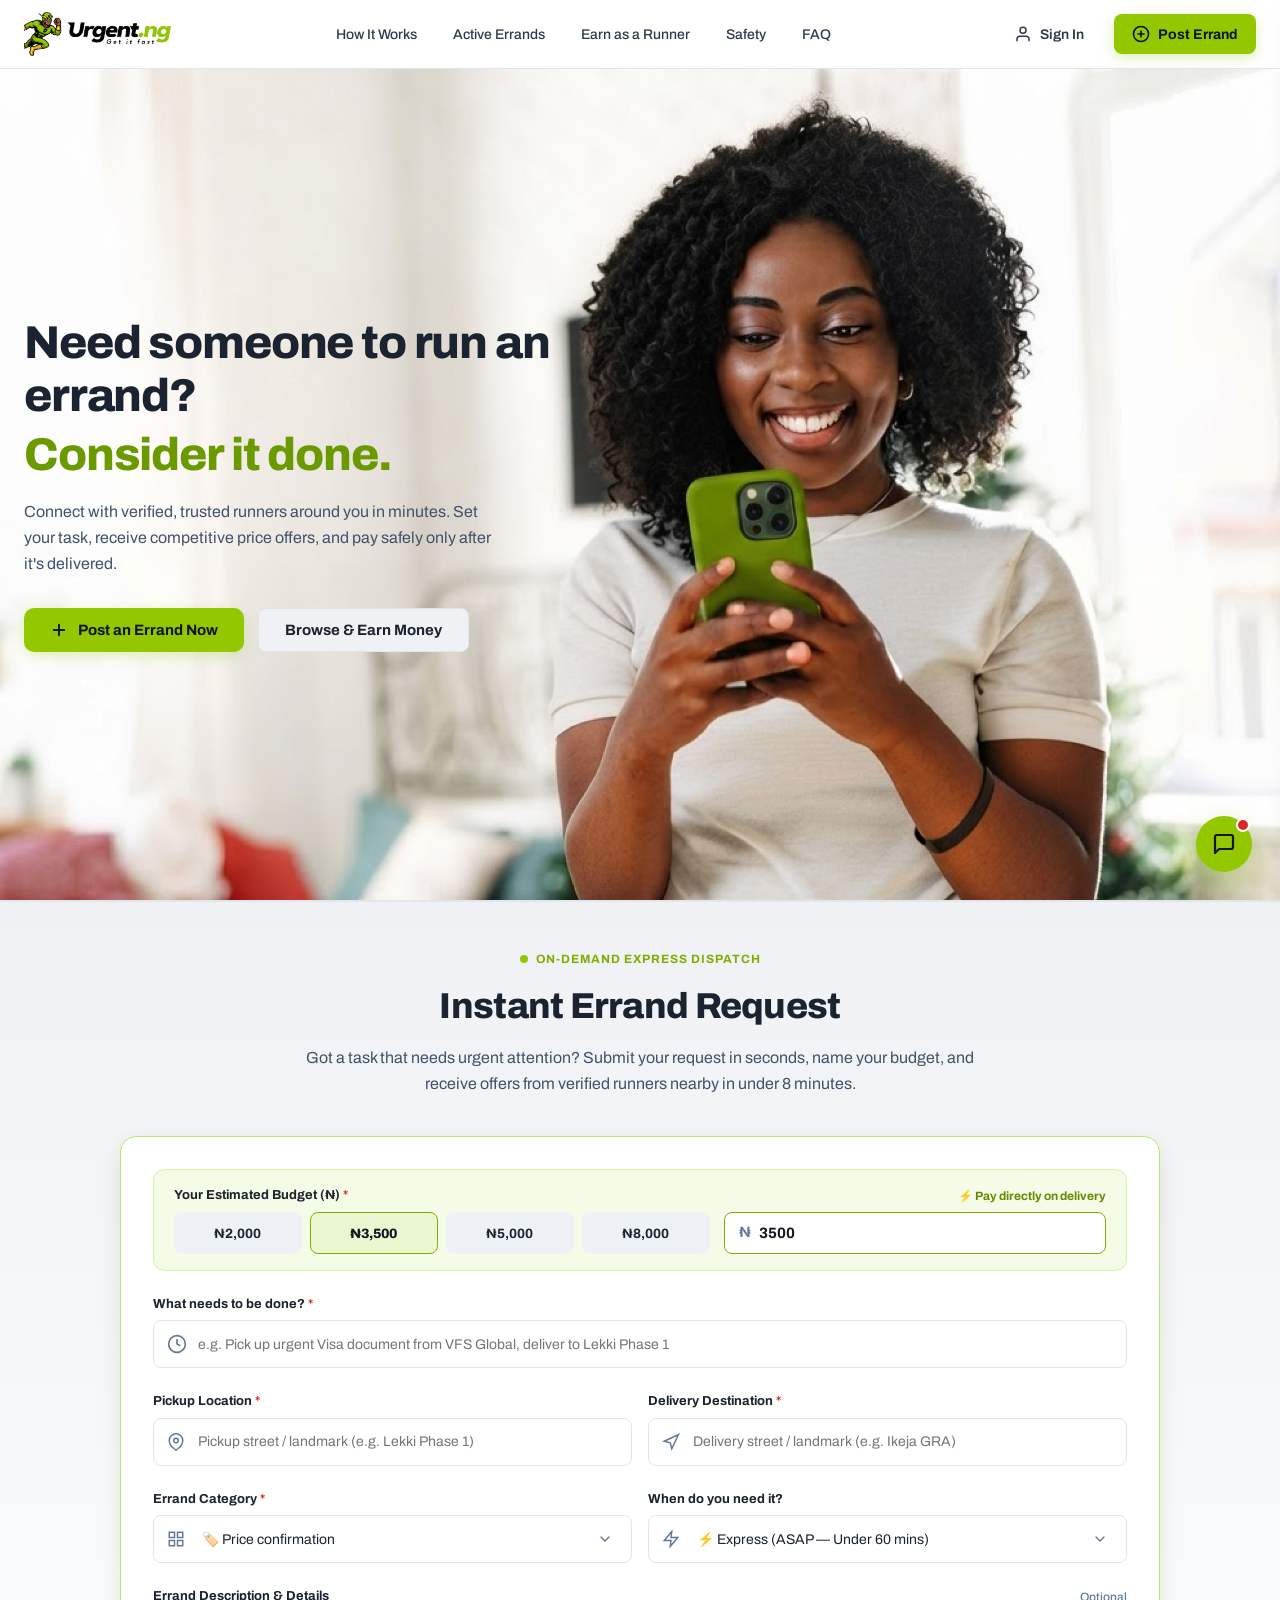
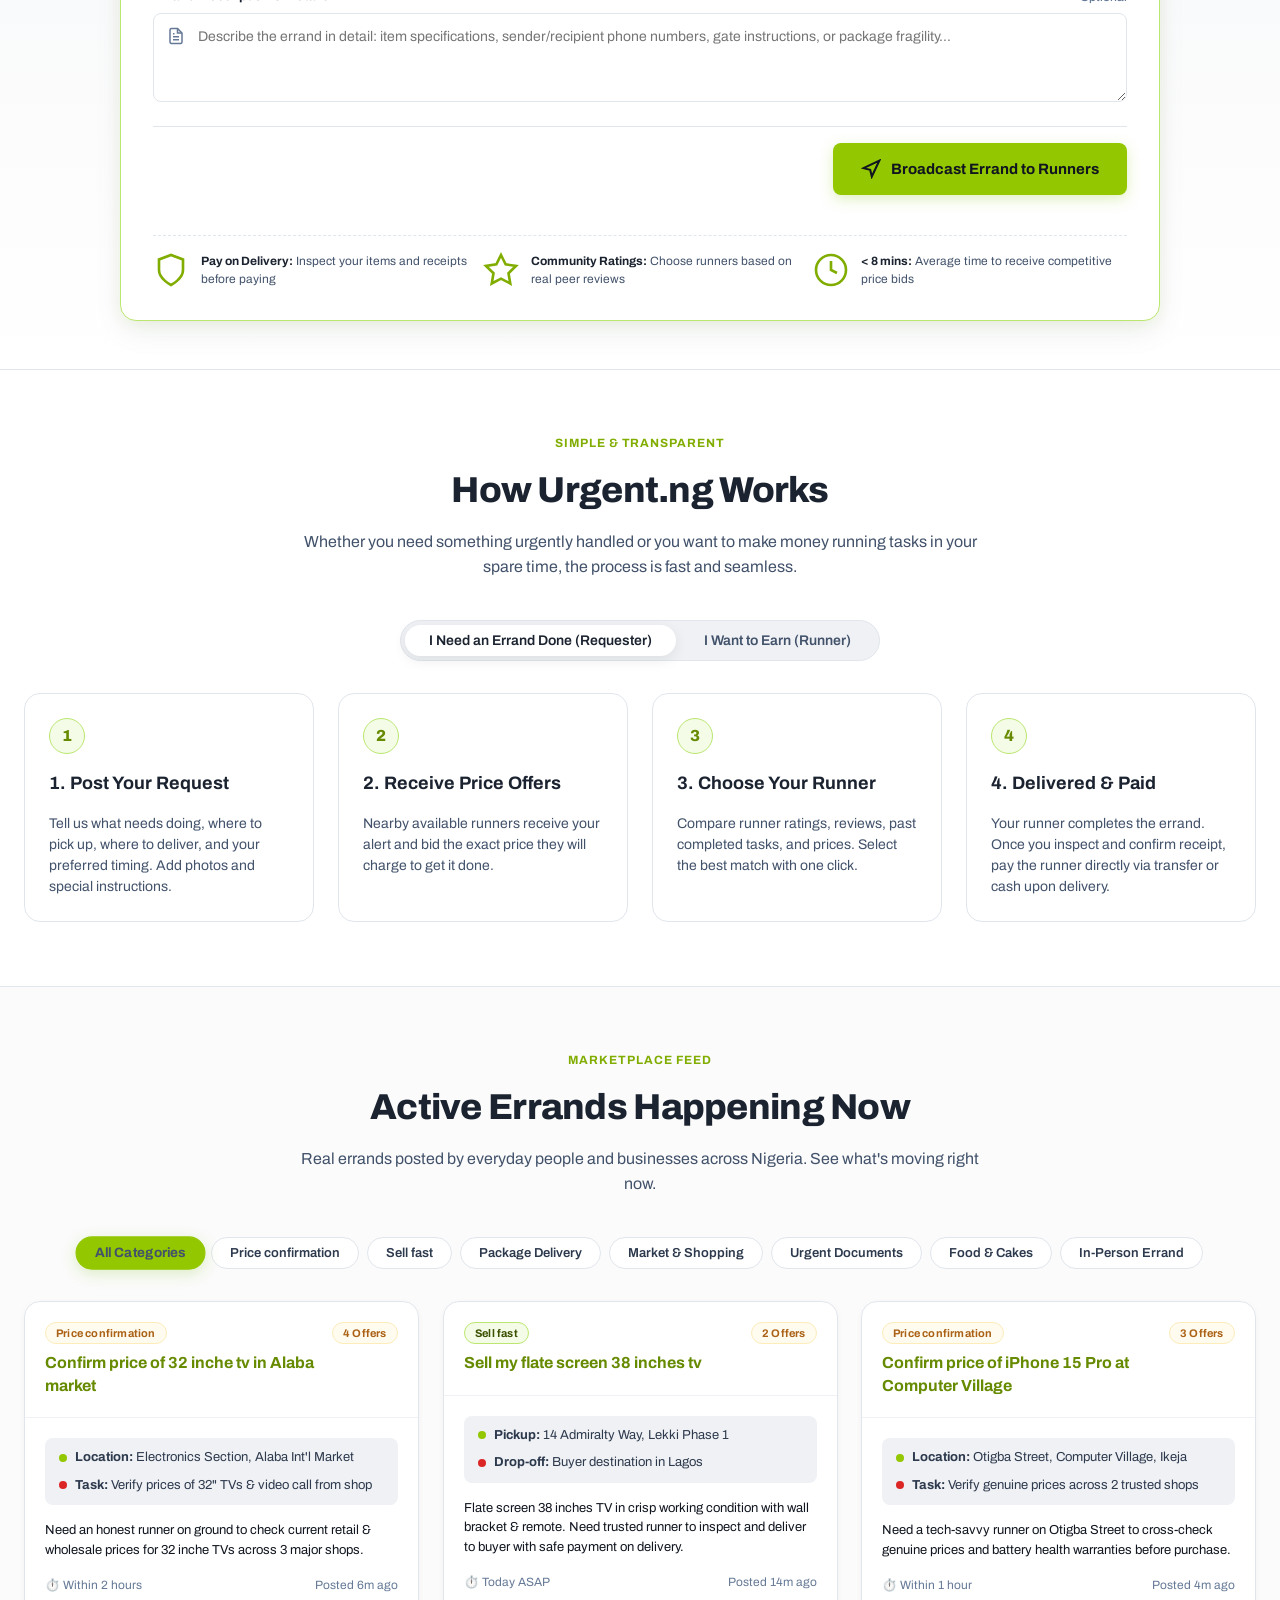
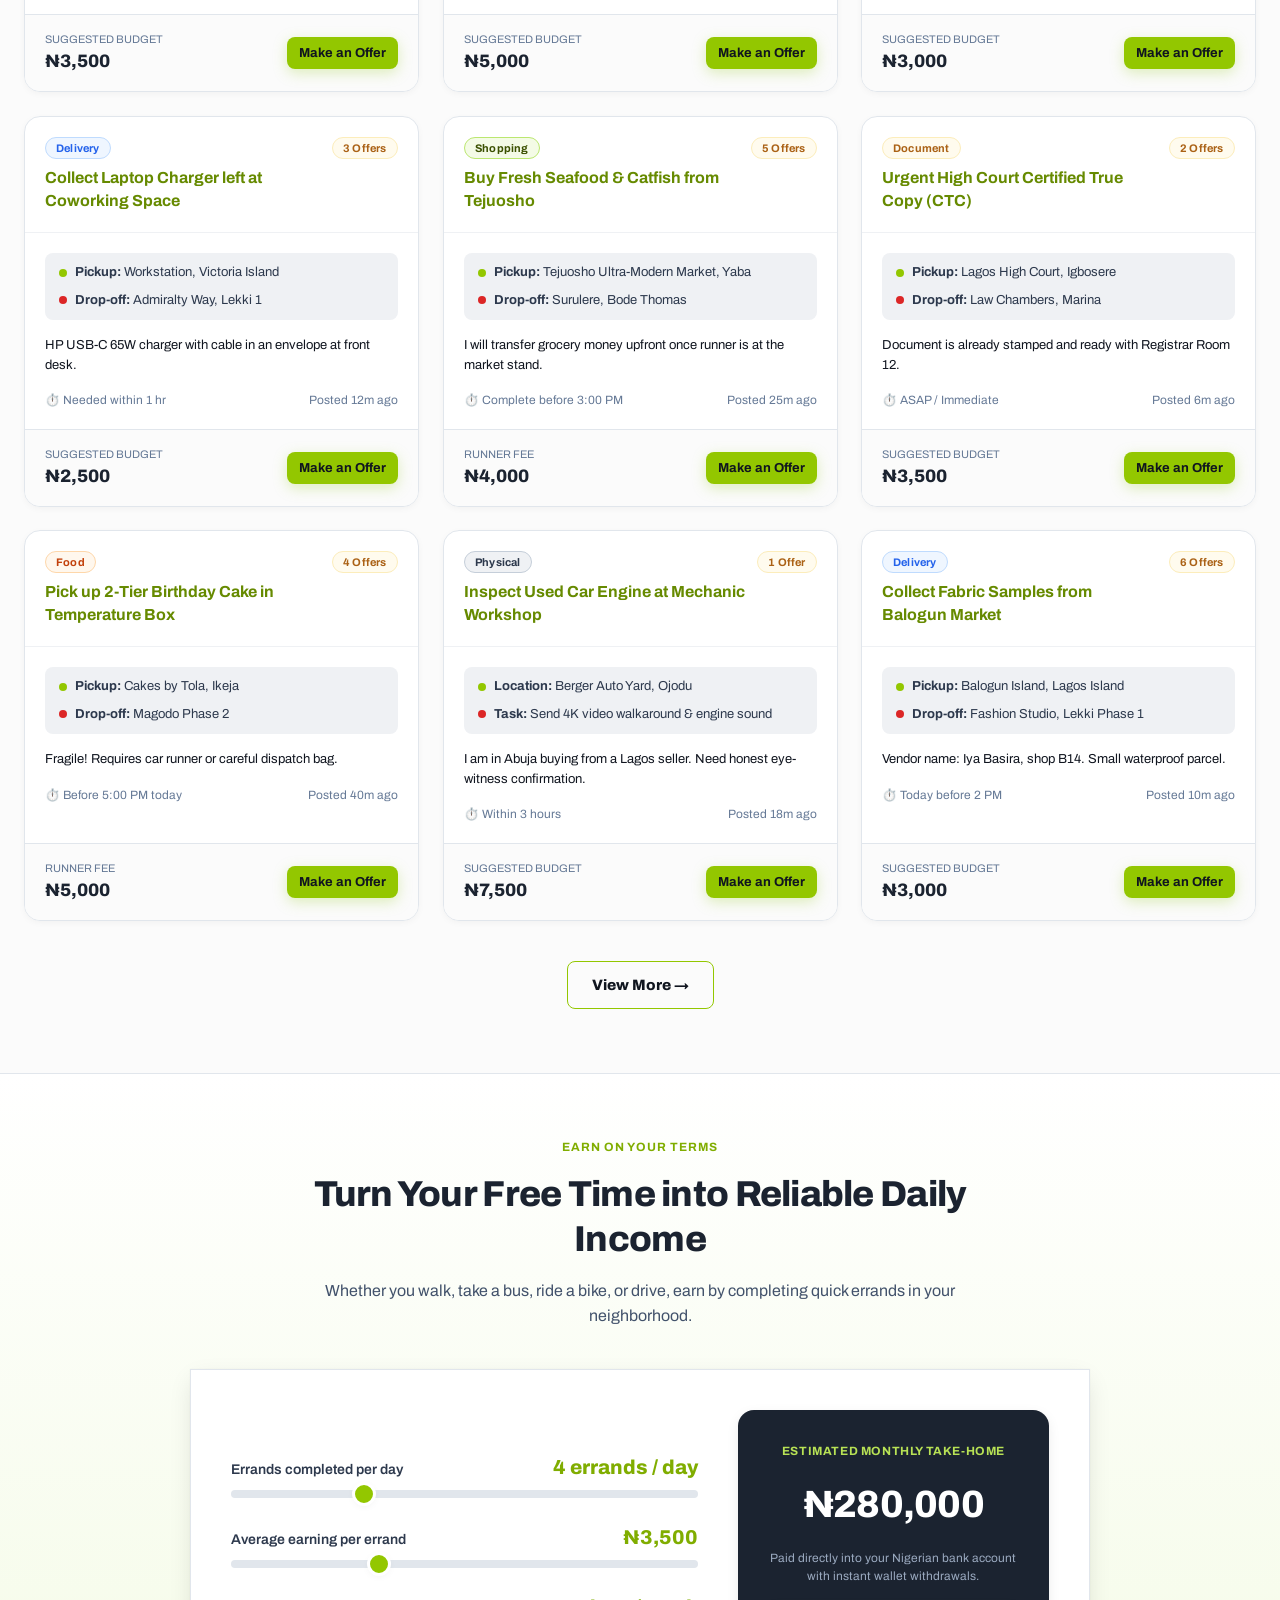
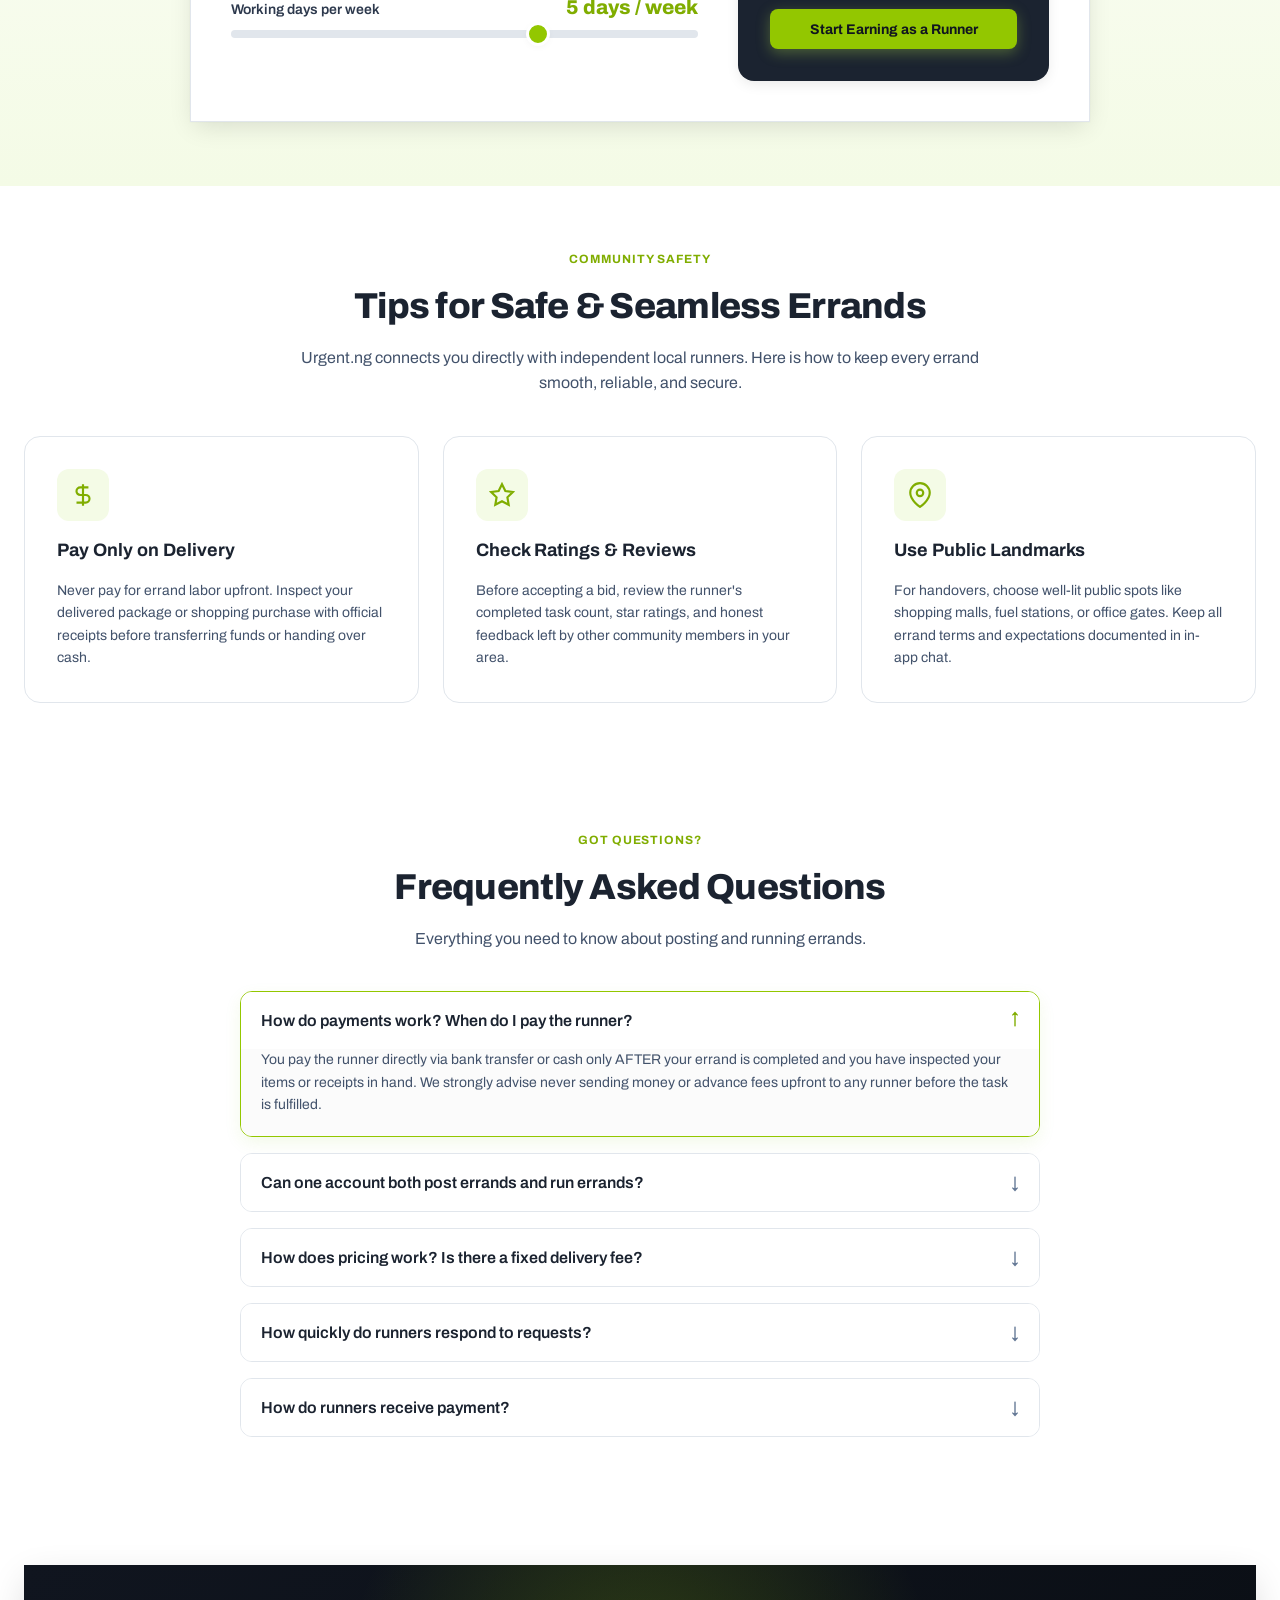
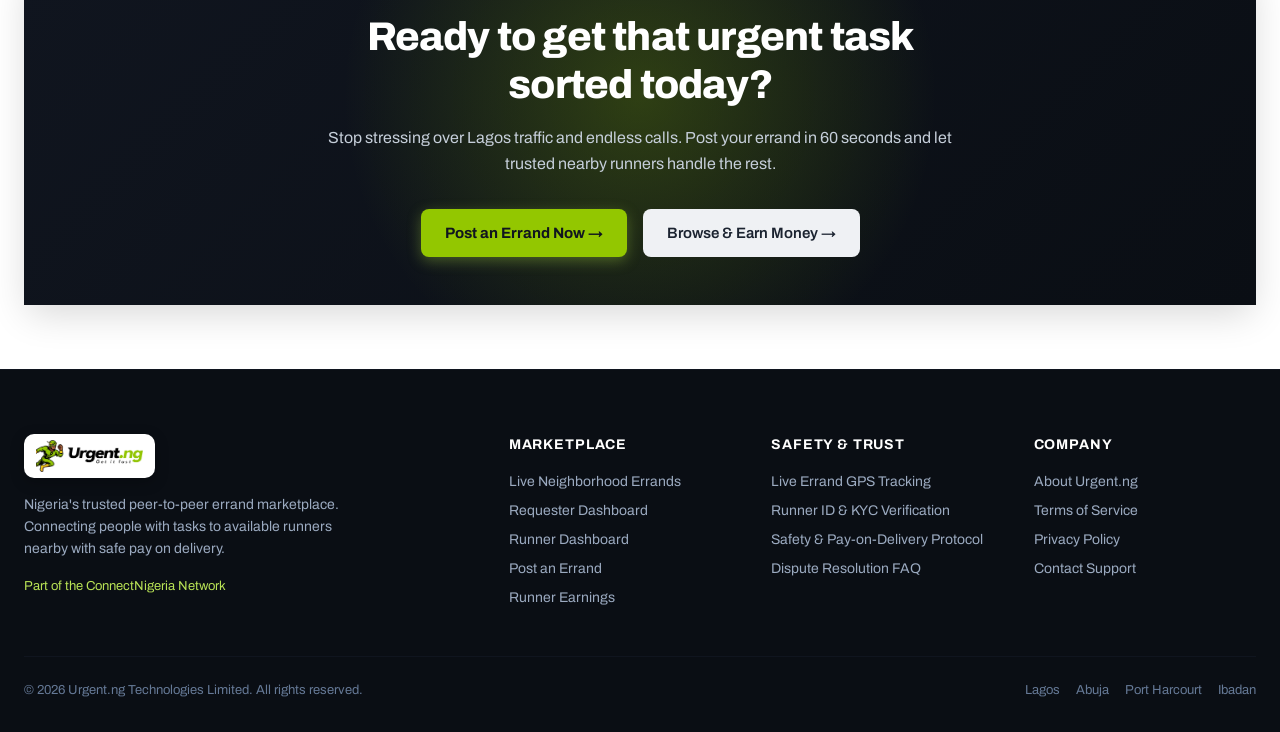
==== commit b619e2d5: "Add HyperFrames animations (hero entrance, floating badge loop, tactile springs, scroll reveals)" ====
--- a/index.html
+++ b/index.html
@@ -1301,6 +1301,8 @@
   <!-- Toast Notification Container -->
   <div class="toast-container" id="toastContainer"></div>
 
+  <!-- Animation Engine (HyperFrames / GSAP) -->
+  <script src="https://cdnjs.cloudflare.com/ajax/libs/gsap/3.12.5/gsap.min.js"></script>
   <script src="app.js"></script>
 </body>
 </html>
--- a/styles.css
+++ b/styles.css
@@ -4398,3 +4398,46 @@
   max-width: 740px !important;
   width: 100% !important;
 }
+
+/* ============================================================
+   HYPERFRAMES TACTILE SPRINGS & MICRO-INTERACTIONS
+   ============================================================ */
+.btn,
+.btn-hero-primary,
+.btn-hero-secondary,
+.budget-pill,
+.category-card,
+.errand-card {
+  transition: transform 0.22s cubic-bezier(0.16, 1, 0.3, 1), box-shadow 0.22s cubic-bezier(0.16, 1, 0.3, 1);
+  will-change: transform;
+}
+
+.btn:active,
+.btn-hero-primary:active,
+.btn-hero-secondary:active,
+.budget-pill:active {
+  transform: scale(0.96) !important;
+}
+
+.category-card:hover {
+  transform: translateY(-4px);
+  box-shadow: 0 10px 24px -4px rgba(27, 35, 48, 0.09);
+}
+
+.category-card:active {
+  transform: translateY(-1px) scale(0.985);
+}
+
+.errand-card:hover {
+  transform: translateY(-5px);
+  box-shadow: 0 14px 30px -6px rgba(27, 35, 48, 0.12);
+}
+
+.hero-floating-badge {
+  transition: box-shadow 0.3s ease;
+}
+
+.hero-floating-badge:hover {
+  box-shadow: 0 16px 36px rgba(0, 0, 0, 0.16);
+}
+
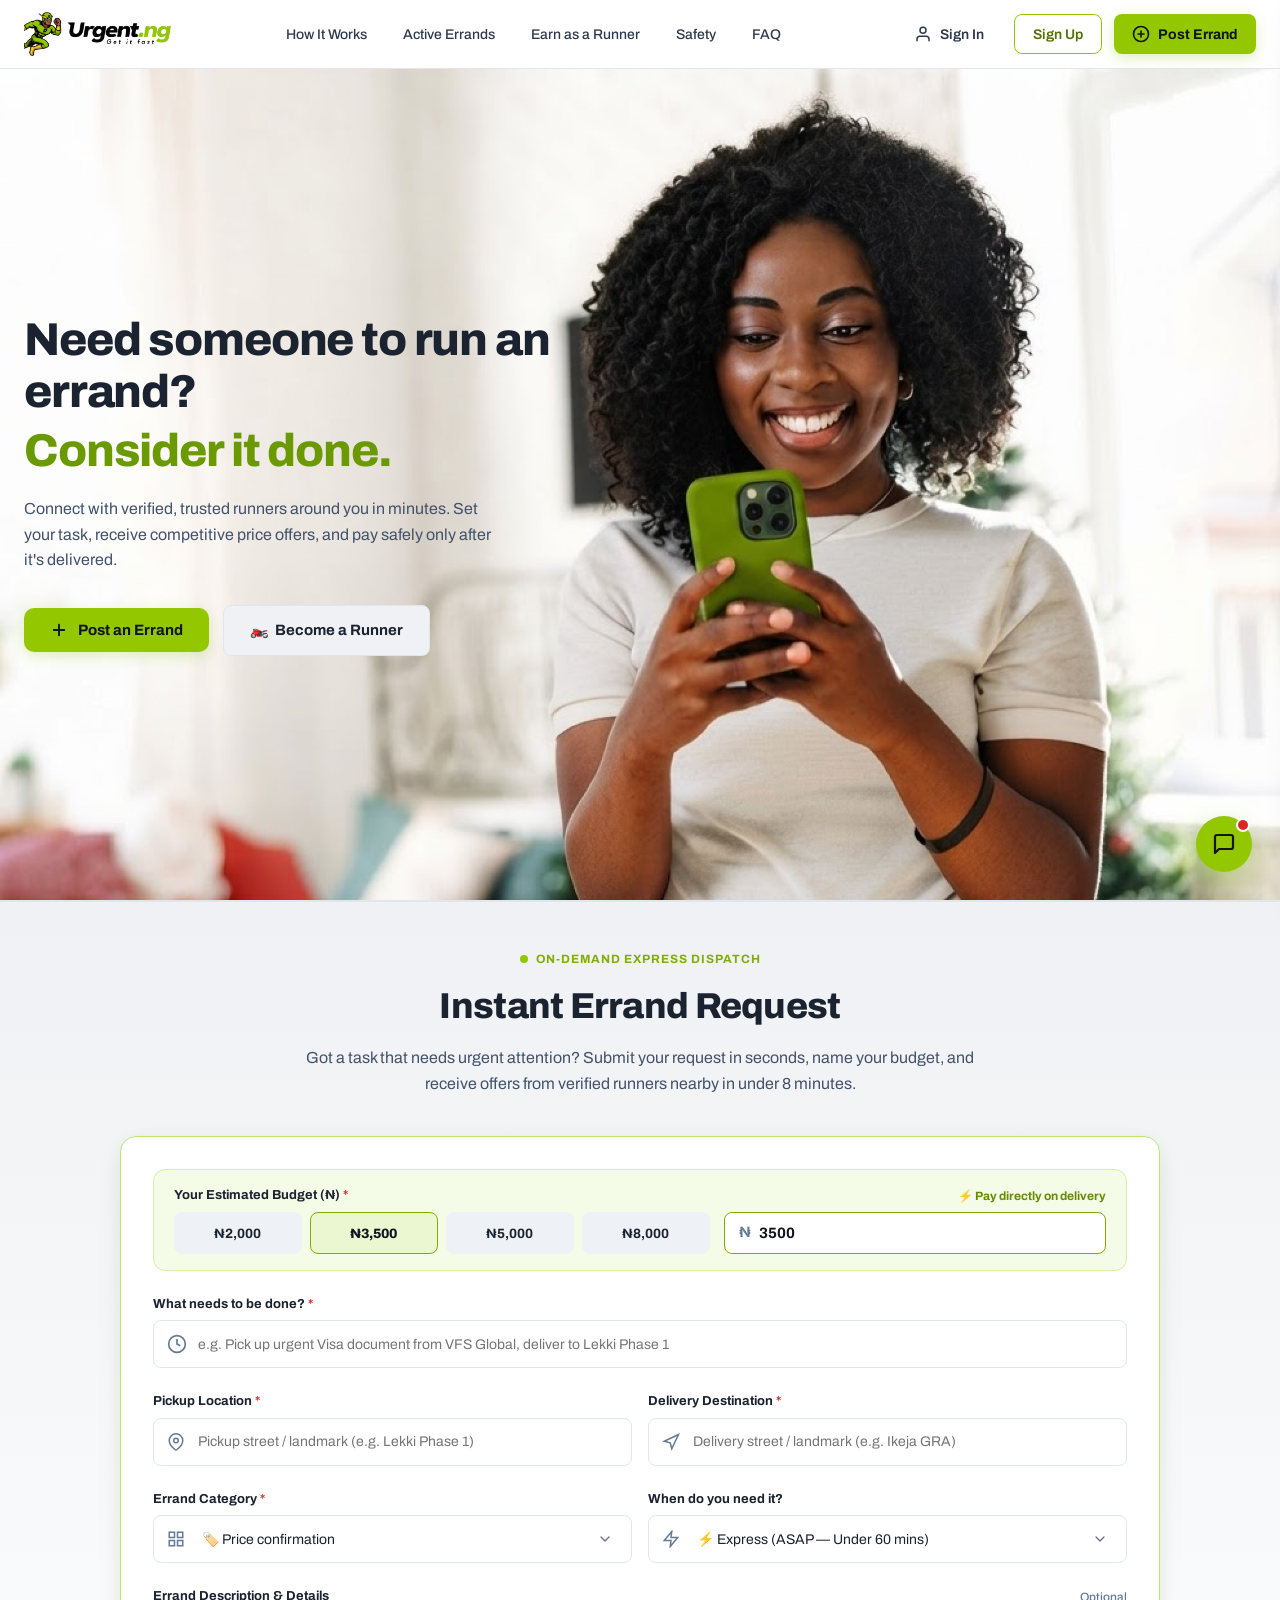
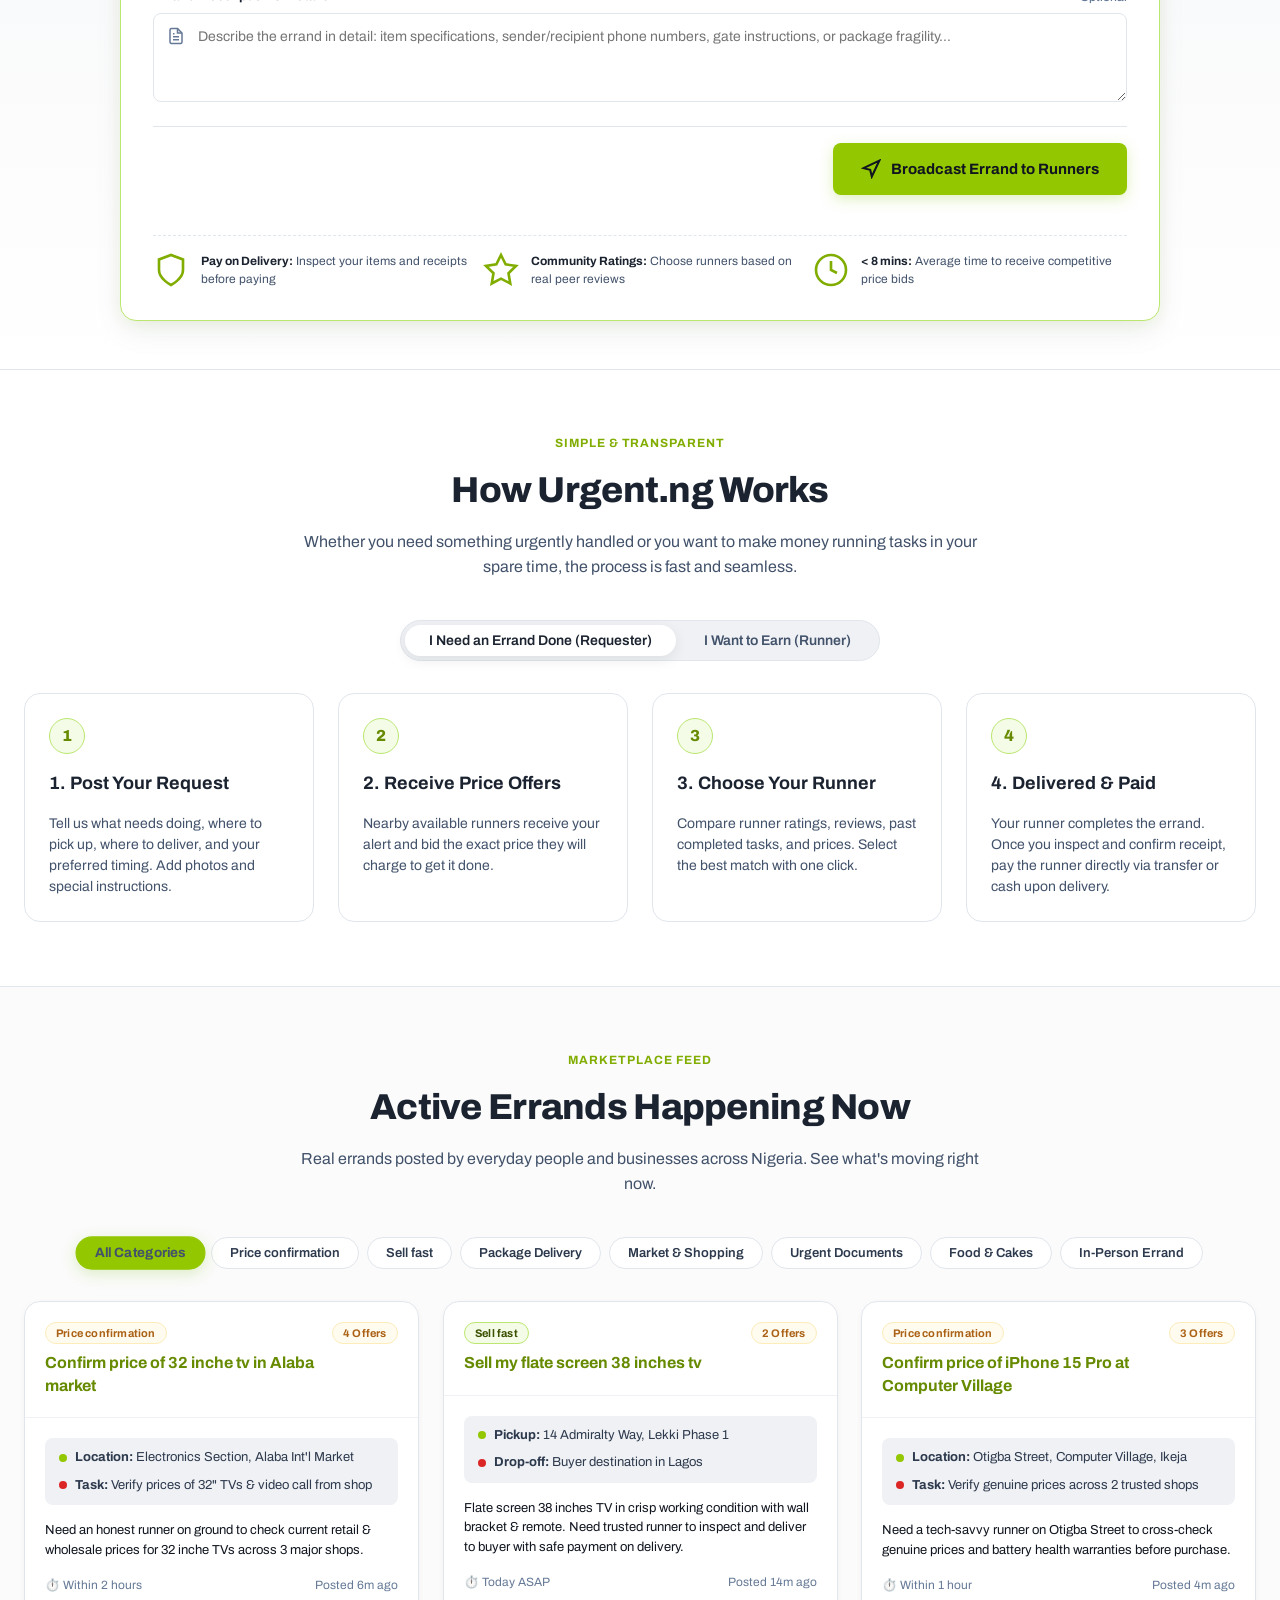
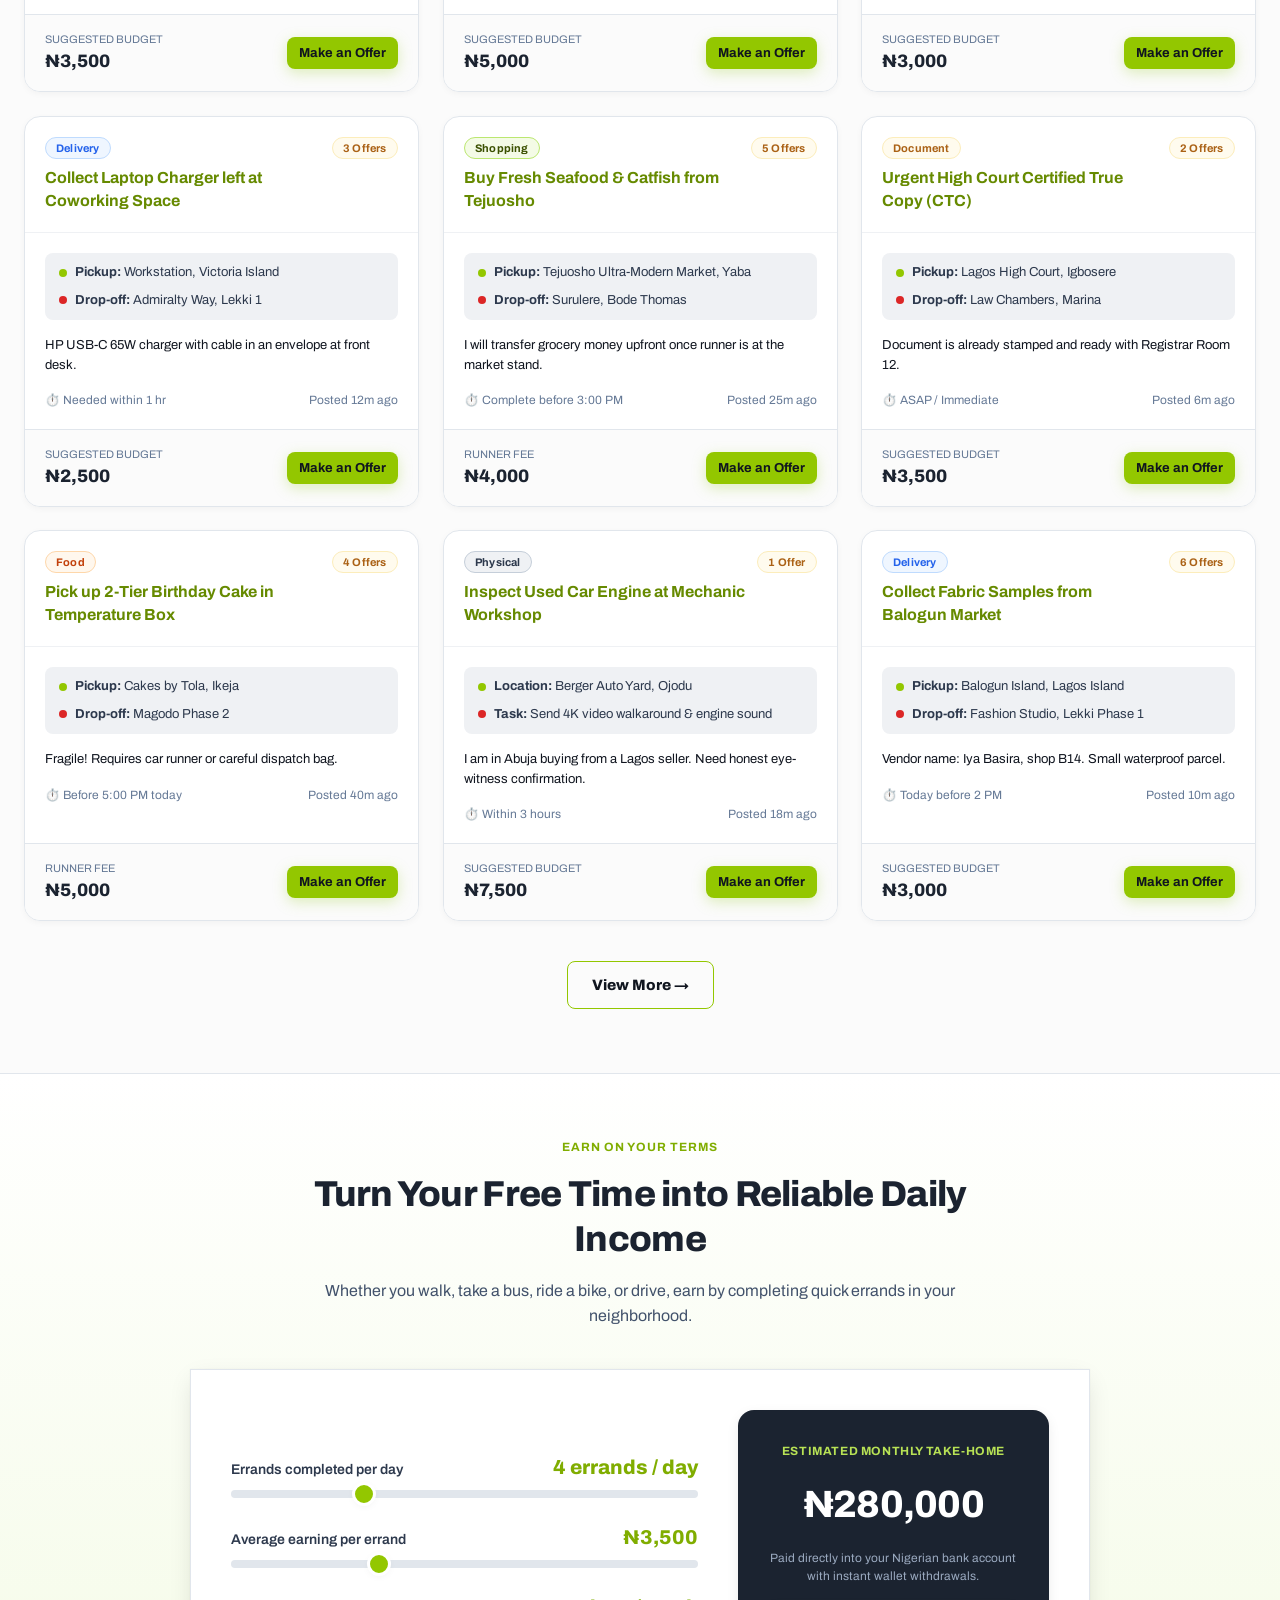
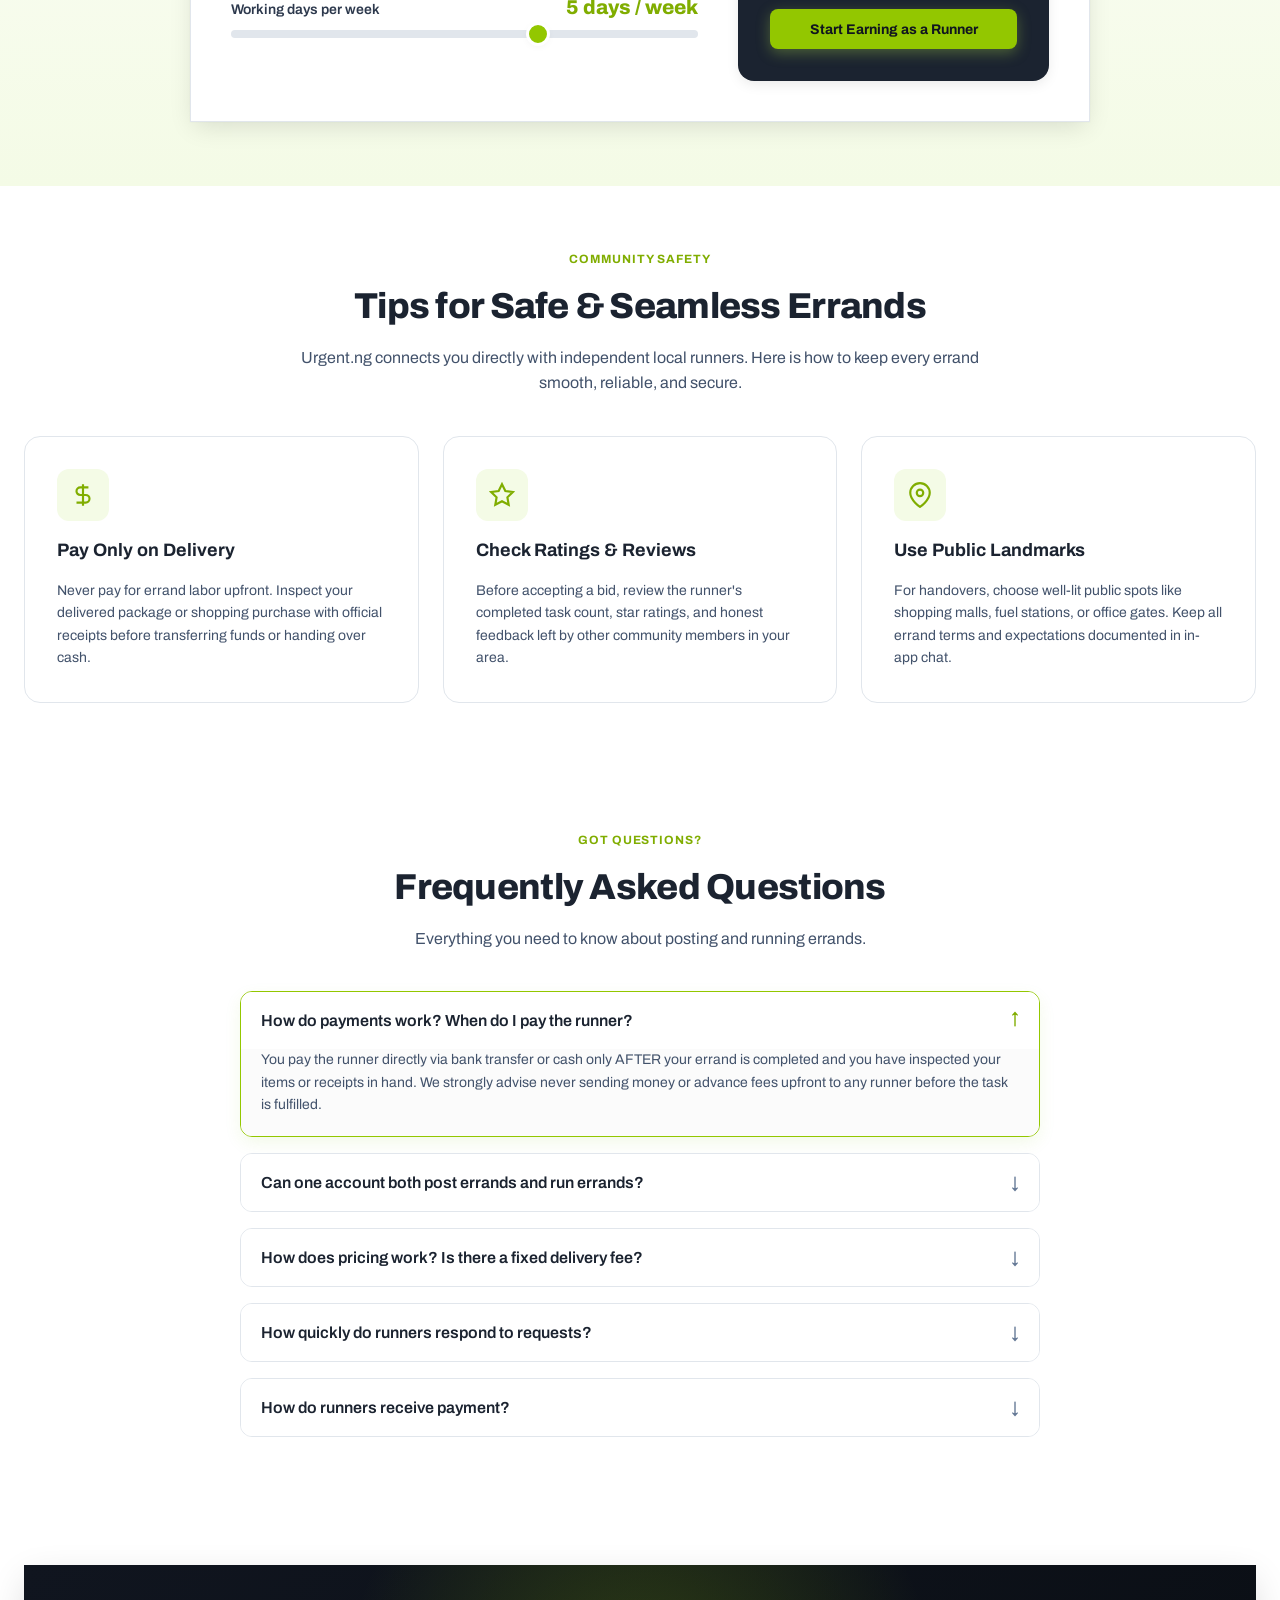
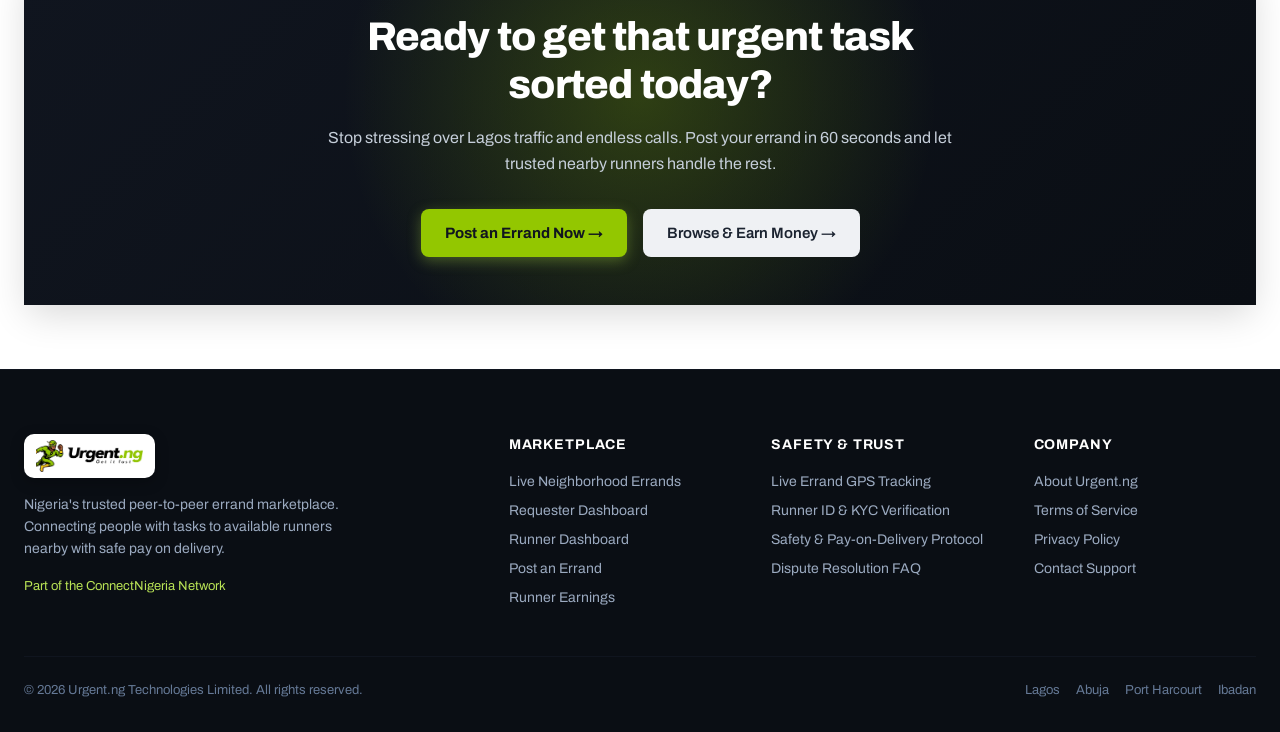
==== commit 470eb91c: "fix(auth): unify into single account model with profile switching per PRD" ====
--- a/index.html
+++ b/index.html
@@ -57,7 +57,10 @@
           </svg>
           Sign In
         </button>
-        <button class="btn btn-primary btn-md" onclick="window.location.href='discovery.html'">
+        <a href="register.html" class="btn btn-outline btn-md hide-mobile" style="text-decoration:none;">
+          Sign Up
+        </a>
+        <button class="btn btn-primary btn-md" onclick="openPostErrandModal()">
           <svg width="18" height="18" viewBox="0 0 24 24" fill="none" stroke="currentColor" stroke-width="2.2" stroke-linecap="round">
             <circle cx="12" cy="12" r="10"></circle>
             <line x1="12" y1="8" x2="12" y2="16"></line>
@@ -86,23 +89,22 @@
     </div>
     <div class="drawer-body">
       <ul class="drawer-links">
-                <li><a href="#how-it-works" onclick="document.getElementById('mobileDrawer').classList.remove('open'); document.getElementById('drawerBackdrop').classList.remove('active');">How It Works</a></li>
+        <li><a href="#how-it-works" onclick="document.getElementById('mobileDrawer').classList.remove('open'); document.getElementById('drawerBackdrop').classList.remove('active');">How It Works</a></li>
         <li><a href="discovery.html">Live Errands</a></li>
         <li><a href="requester-dashboard.html">Requester Dashboard</a></li>
         <li><a href="runner-dashboard.html">Runner Dashboard</a></li>
-        <li><a href="#earn-section" onclick="document.getElementById('mobileDrawer').classList.remove('open'); document.getElementById('drawerBackdrop').classList.remove('active');">Earn as a Runner</a></li>
+        <li><a href="register.html?mode=runner">Become a Runner</a></li>
         <li><a href="#safety-tips" onclick="document.getElementById('mobileDrawer').classList.remove('open'); document.getElementById('drawerBackdrop').classList.remove('active');">Safety Tips</a></li>
         <li><a href="#faq-section" onclick="document.getElementById('mobileDrawer').classList.remove('open'); document.getElementById('drawerBackdrop').classList.remove('active');">FAQ</a></li>
       </ul>
       <div class="drawer-actions">
         <button class="btn btn-secondary btn-block" onclick="openLoginModal && openLoginModal()">Sign In</button>
-        <button class="btn btn-primary btn-block" onclick="window.location.href='discovery.html'">Post Errand</button>
+        <a href="register.html" class="btn btn-outline btn-block" style="text-decoration:none; text-align:center;">Create Account</a>
+        <button class="btn btn-primary btn-block" onclick="openPostErrandModal()">Post Errand</button>
       </div>
     </div>
   </div>
   <div class="drawer-backdrop" id="drawerBackdrop" onclick="document.getElementById('mobileDrawer').classList.remove('open'); this.classList.remove('active');"></div>
-
-
 
     <!-- ============================================================
        HERO SECTION (Figma Design: Desktop 200:2 & Mobile 215:11643)
@@ -138,16 +140,16 @@
         </div>
 
         <div class="hero-actions">
-          <button class="btn btn-hero-primary" onclick="window.location.href='discovery.html'">
+          <button class="btn btn-hero-primary" onclick="openPostErrandModal()">
             <svg width="18" height="18" viewBox="0 0 24 24" fill="none" stroke="currentColor" stroke-width="2.5" stroke-linecap="round" stroke-linejoin="round">
               <line x1="12" y1="5" x2="12" y2="19"></line>
               <line x1="5" y1="12" x2="19" y2="12"></line>
             </svg>
-            Post an Errand Now
+            Post an Errand
           </button>
-          <button class="btn btn-hero-secondary" onclick="window.location.href='discovery.html'">
-            Browse & Earn Money
-          </button>
+          <a href="register.html?mode=runner" class="btn btn-hero-secondary" style="text-decoration:none; display:inline-flex; align-items:center; gap:6px;">
+            <span>🏍️</span> Become a Runner
+          </a>
         </div>
       </div>
     </div>
@@ -987,26 +989,10 @@
         
         <!-- View A: Standard Login & Google Button -->
         <div id="modalStandardLoginView">
-          <!-- Role Selector -->
-          <label class="role-choice-label">Select Your Role</label>
-          <div class="role-selector-grid">
-            <button type="button" class="role-card-btn active" id="modalRoleProvider" onclick="setModalLoginRole('provider')">
-              <div class="role-card-top">
-                <span class="role-icon">💼</span>
-                <div class="role-radio-dot"></div>
-              </div>
-              <div class="role-name">Service Provider</div>
-              <div class="role-desc">Post tasks & hire runners</div>
-            </button>
-
-            <button type="button" class="role-card-btn" id="modalRoleRunner" onclick="setModalLoginRole('runner')">
-              <div class="role-card-top">
-                <span class="role-icon">🏃</span>
-                <div class="role-radio-dot"></div>
-              </div>
-              <div class="role-name">Errand Runner</div>
-              <div class="role-desc">Browse tasks & earn</div>
-            </button>
+          <!-- Unified Account Callout -->
+          <div style="background:#f4fbe6; border:1.5px solid #d6f0a3; border-radius:12px; padding:10px 14px; margin-bottom:18px; font-size:12px; color:#365314; display:flex; align-items:center; gap:8px;">
+            <span style="font-size:16px;">💡</span>
+            <span><strong>One account for everything:</strong> Post errands or earn as a runner, and switch modes anytime.</span>
           </div>
 
           <!-- Google Auth CTA -->
@@ -1017,7 +1003,7 @@
               <path fill="#FBBC05" d="M5.84 14.09c-.22-.66-.35-1.36-.35-2.09s.13-1.43.35-2.09V7.06H2.18C1.43 8.55 1 10.22 1 12s.43 3.45 1.18 4.94l2.85-2.22.81-.63z"/>
               <path fill="#EA4335" d="M12 5.38c1.62 0 3.06.56 4.21 1.64l3.15-3.15C17.45 2.09 14.97 1 12 1 7.7 1 3.99 3.47 2.18 7.06l3.66 2.84c.87-2.6 3.3-4.52 6.16-4.52z"/>
             </svg>
-            <span id="modalGoogleBtnText">Continue with Google as Service Provider</span>
+            <span id="modalGoogleBtnText">Continue with Google</span>
           </button>
 
           <div class="auth-divider">
@@ -1036,16 +1022,18 @@
             </div>
 
             <button type="submit" class="btn btn-primary btn-lg" style="width:100%; justify-content:center;" id="modalSubmitBtn">
-              Sign In as Service Provider
+              Sign In to Urgent.ng
             </button>
           </form>
 
-          <div style="display:flex; justify-content:center; align-items:center; gap:12px; margin-top:20px; flex-wrap:wrap;">
+          <div style="display:flex; justify-content:center; align-items:center; gap:10px; margin-top:20px; flex-wrap:wrap;">
             <a href="register.html" class="btn btn-ghost btn-sm" style="font-weight:700; color:var(--cn-green-800);">Create Account</a>
             <span style="color:var(--cn-blue-200);">&bull;</span>
             <a href="forgot-password.html" class="btn btn-ghost btn-sm" style="color:var(--cn-blue-800, #10151f);">Forgot Password?</a>
             <span style="color:var(--cn-blue-200);">&bull;</span>
-            <button type="button" class="btn btn-ghost btn-sm" onclick="quickFillModal('runner')" style="color:var(--cn-blue-600); font-weight:600;">🏃 Demo Runner</button>
+            <button type="button" class="btn btn-ghost btn-sm" onclick="quickFillModal('requester')" style="color:var(--cn-blue-700); font-weight:600;">👤 Demo Requester</button>
+            <span style="color:var(--cn-blue-200);">&bull;</span>
+            <button type="button" class="btn btn-ghost btn-sm" onclick="quickFillModal('runner')" style="color:var(--cn-blue-700); font-weight:600;">🏍️ Demo Runner</button>
           </div>
         </div>
 
